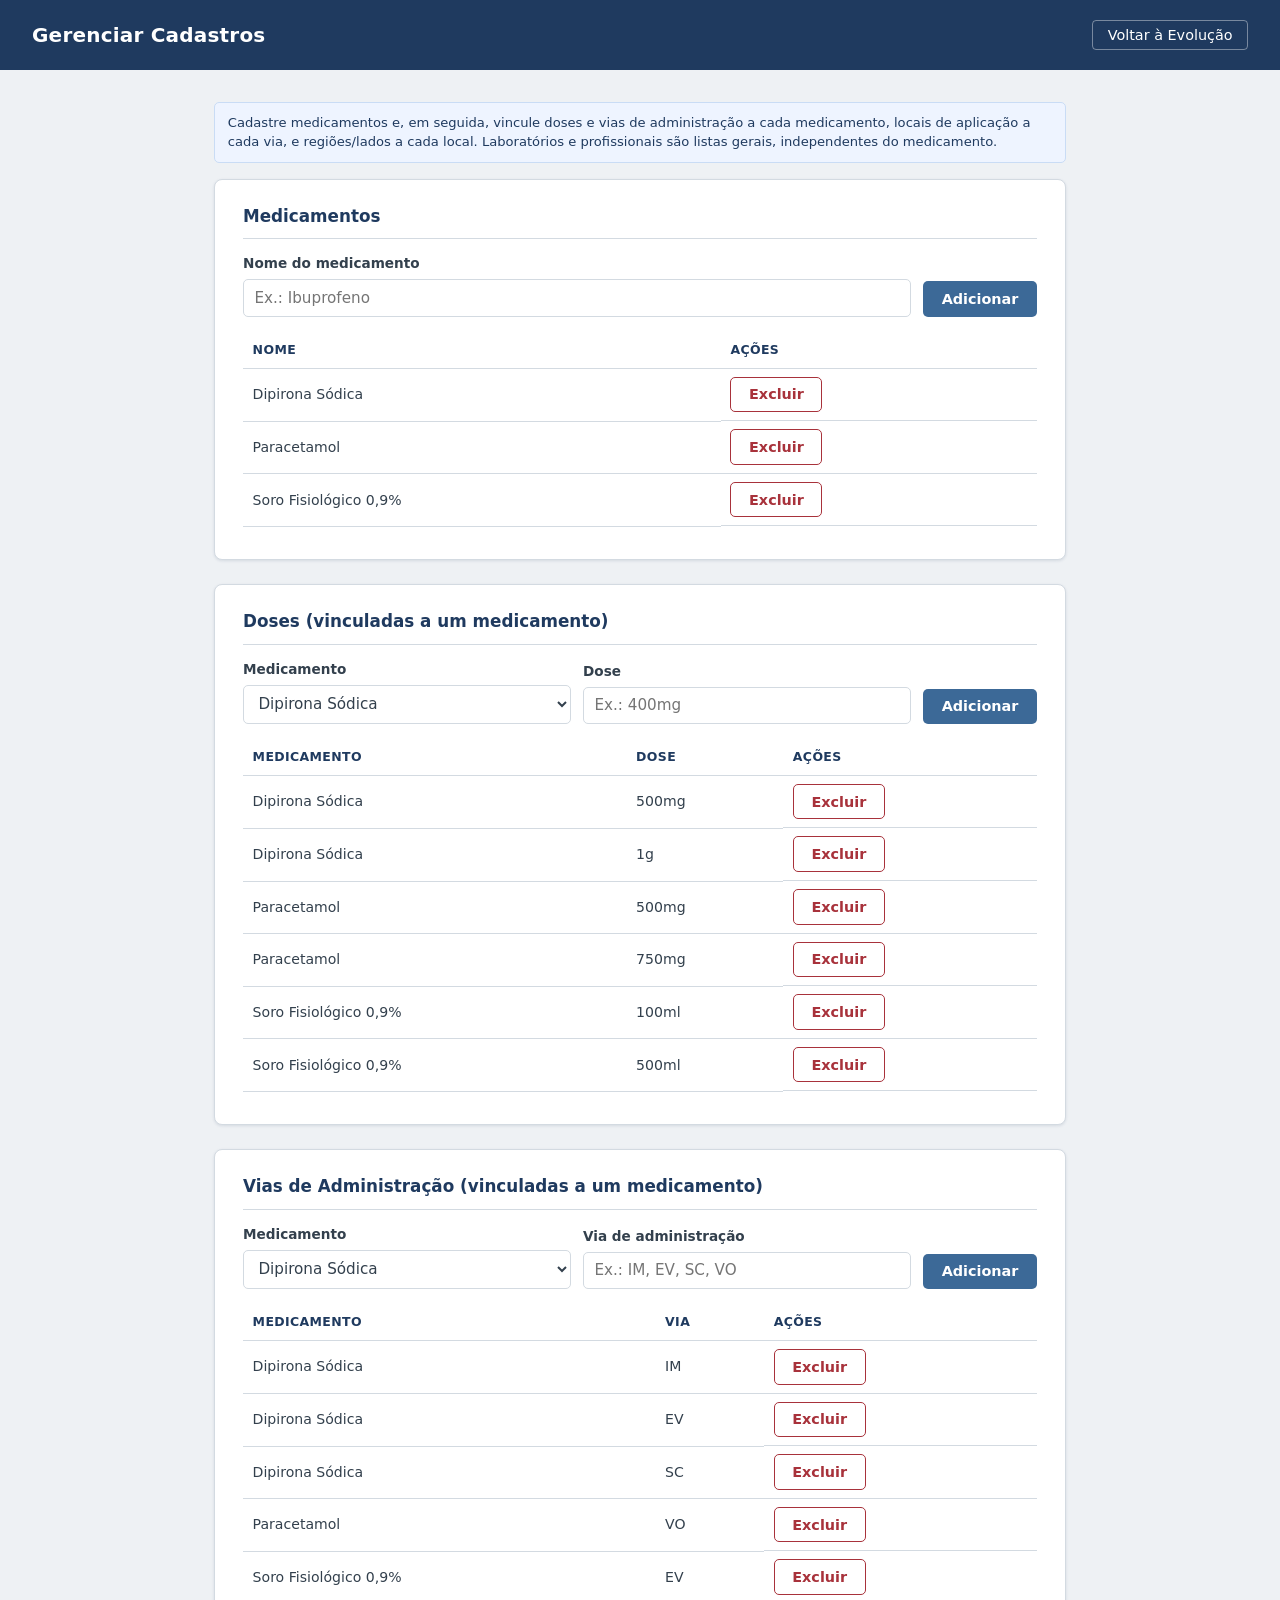
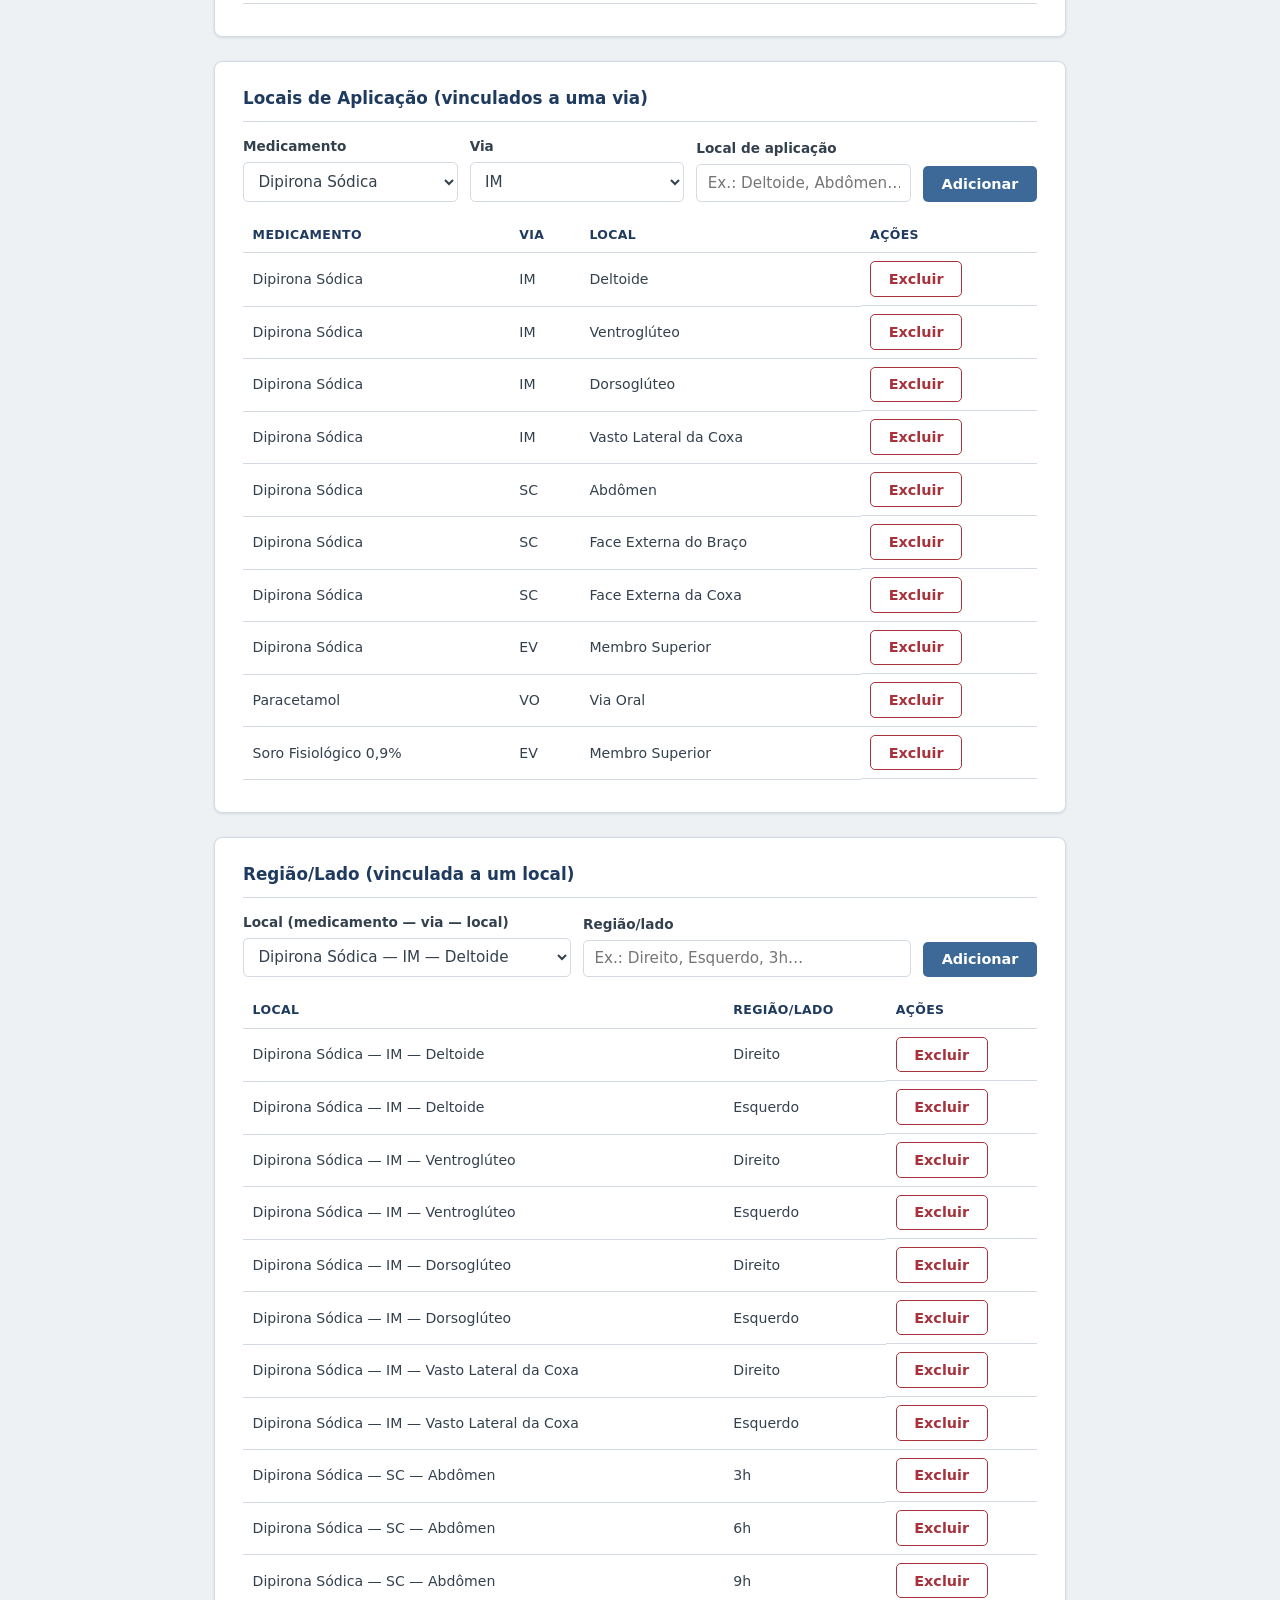
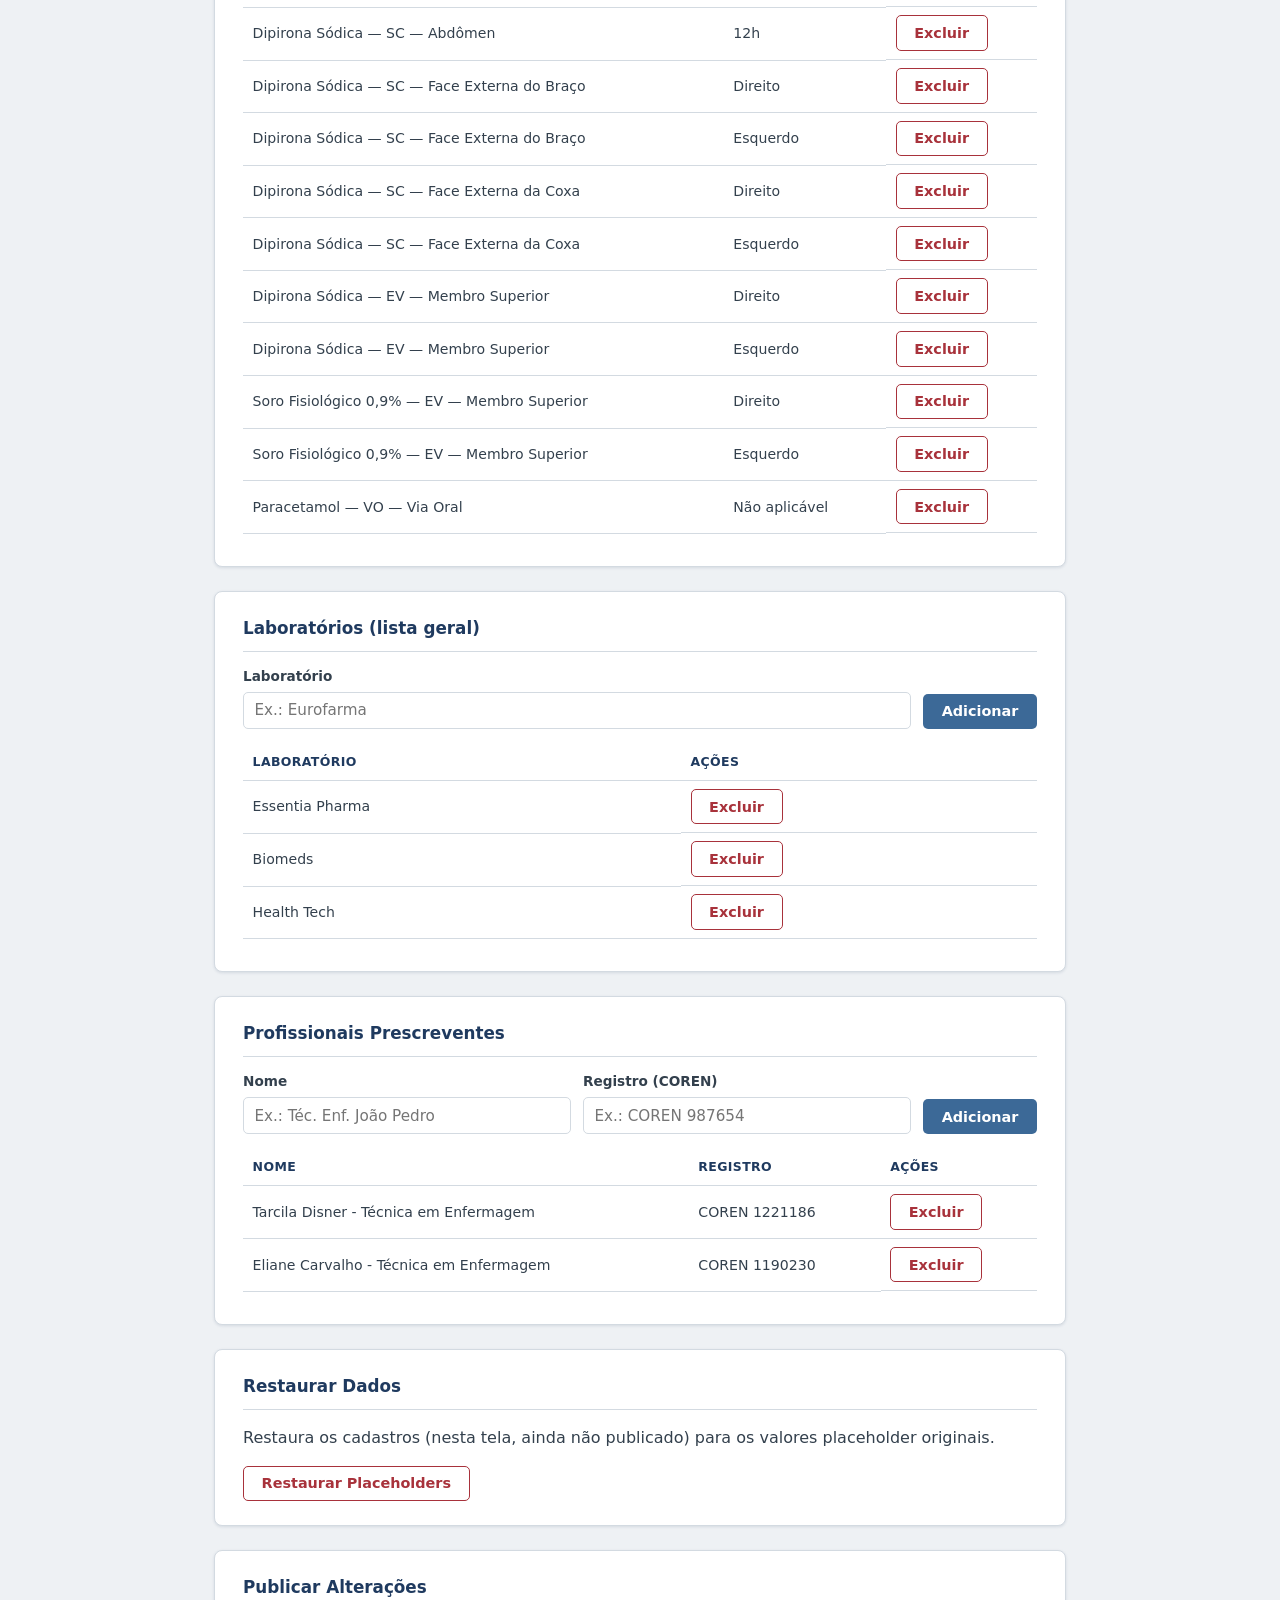
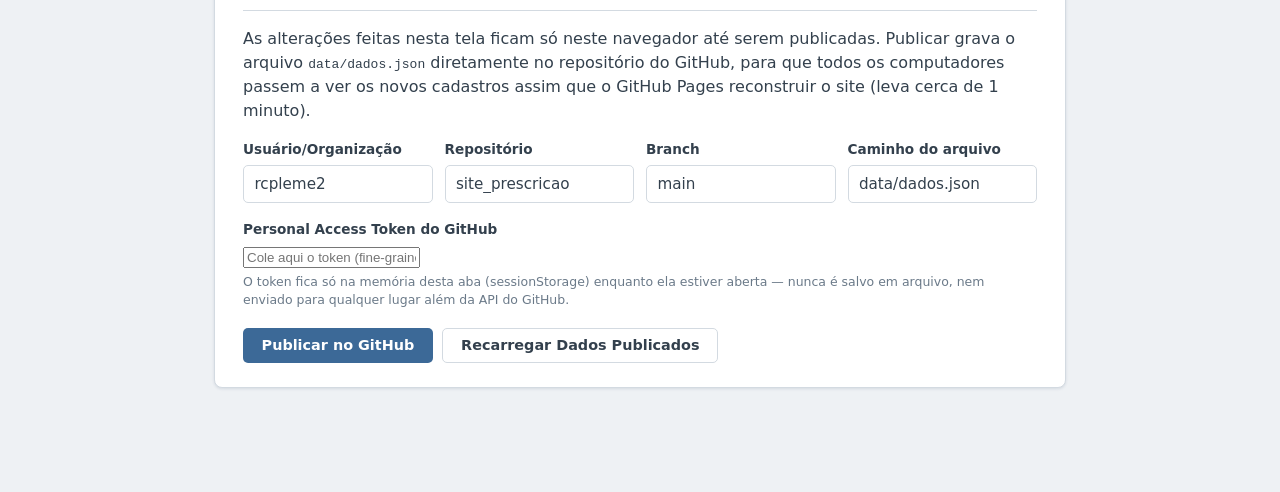
==== admin.html @ 36dbd482 "Compartilha cadastros entre computadores via data/dados.json + GitHub API Move a fonte de verdade do" ====
<!doctype html>
<html lang="pt-BR">
<head>
  <meta charset="UTF-8" />
  <meta name="viewport" content="width=device-width, initial-scale=1.0" />
  <title>Gerenciar Cadastros — Sistema de Evolução</title>
  <link rel="stylesheet" href="css/style.css" />
</head>
<body>
  <header class="topo">
    <h1>Gerenciar Cadastros</h1>
    <nav><a href="index.html">Voltar à Evolução</a></nav>
  </header>

  <main>
    <div class="aviso" id="avisoCarregamento">Carregando dados…</div>
    <div class="aviso" id="avisoInstrucao" style="display:none;">
      Cadastre medicamentos e, em seguida, vincule doses e vias de administração a cada medicamento, locais de
      aplicação a cada via, e regiões/lados a cada local. Laboratórios e profissionais são listas gerais,
      independentes do medicamento.
    </div>

    <section class="card">
      <h2>Medicamentos</h2>
      <div class="linha-form">
        <div class="campo">
          <label for="novoMedicamentoNome">Nome do medicamento</label>
          <input type="text" id="novoMedicamentoNome" placeholder="Ex.: Ibuprofeno" />
        </div>
        <button type="button" class="primario" id="btnAddMedicamento">Adicionar</button>
      </div>
      <table class="tabela-admin">
        <thead><tr><th>Nome</th><th>Ações</th></tr></thead>
        <tbody id="tabelaMedicamentos"></tbody>
      </table>
    </section>

    <section class="card">
      <h2>Doses (vinculadas a um medicamento)</h2>
      <div class="linha-form">
        <div class="campo">
          <label for="doseMedicamento">Medicamento</label>
          <select id="doseMedicamento"></select>
        </div>
        <div class="campo">
          <label for="novaDoseValor">Dose</label>
          <input type="text" id="novaDoseValor" placeholder="Ex.: 400mg" />
        </div>
        <button type="button" class="primario" id="btnAddDose">Adicionar</button>
      </div>
      <table class="tabela-admin">
        <thead><tr><th>Medicamento</th><th>Dose</th><th>Ações</th></tr></thead>
        <tbody id="tabelaDoses"></tbody>
      </table>
    </section>

    <section class="card">
      <h2>Vias de Administração (vinculadas a um medicamento)</h2>
      <div class="linha-form">
        <div class="campo">
          <label for="viaMedicamento">Medicamento</label>
          <select id="viaMedicamento"></select>
        </div>
        <div class="campo">
          <label for="novaViaNome">Via de administração</label>
          <input type="text" id="novaViaNome" placeholder="Ex.: IM, EV, SC, VO" />
        </div>
        <button type="button" class="primario" id="btnAddVia">Adicionar</button>
      </div>
      <table class="tabela-admin">
        <thead><tr><th>Medicamento</th><th>Via</th><th>Ações</th></tr></thead>
        <tbody id="tabelaVias"></tbody>
      </table>
    </section>

    <section class="card">
      <h2>Locais de Aplicação (vinculados a uma via)</h2>
      <div class="linha-form">
        <div class="campo">
          <label for="localMedicamento">Medicamento</label>
          <select id="localMedicamento"></select>
        </div>
        <div class="campo">
          <label for="localVia">Via</label>
          <select id="localVia"></select>
        </div>
        <div class="campo">
          <label for="novoLocalNome">Local de aplicação</label>
          <input type="text" id="novoLocalNome" placeholder="Ex.: Deltoide, Abdômen…" />
        </div>
        <button type="button" class="primario" id="btnAddLocal">Adicionar</button>
      </div>
      <table class="tabela-admin">
        <thead><tr><th>Medicamento</th><th>Via</th><th>Local</th><th>Ações</th></tr></thead>
        <tbody id="tabelaLocais"></tbody>
      </table>
    </section>

    <section class="card">
      <h2>Região/Lado (vinculada a um local)</h2>
      <div class="linha-form">
        <div class="campo">
          <label for="regiaoLocal">Local (medicamento — via — local)</label>
          <select id="regiaoLocal"></select>
        </div>
        <div class="campo">
          <label for="novaRegiaoNome">Região/lado</label>
          <input type="text" id="novaRegiaoNome" placeholder="Ex.: Direito, Esquerdo, 3h…" />
        </div>
        <button type="button" class="primario" id="btnAddRegiao">Adicionar</button>
      </div>
      <table class="tabela-admin">
        <thead><tr><th>Local</th><th>Região/Lado</th><th>Ações</th></tr></thead>
        <tbody id="tabelaRegioes"></tbody>
      </table>
    </section>

    <section class="card">
      <h2>Laboratórios (lista geral)</h2>
      <div class="linha-form">
        <div class="campo">
          <label for="novoLaboratorioNome">Laboratório</label>
          <input type="text" id="novoLaboratorioNome" placeholder="Ex.: Eurofarma" />
        </div>
        <button type="button" class="primario" id="btnAddLaboratorio">Adicionar</button>
      </div>
      <table class="tabela-admin">
        <thead><tr><th>Laboratório</th><th>Ações</th></tr></thead>
        <tbody id="tabelaLaboratorios"></tbody>
      </table>
    </section>

    <section class="card">
      <h2>Profissionais Prescreventes</h2>
      <div class="linha-form">
        <div class="campo">
          <label for="novoProfissionalNome">Nome</label>
          <input type="text" id="novoProfissionalNome" placeholder="Ex.: Téc. Enf. João Pedro" />
        </div>
        <div class="campo">
          <label for="novoProfissionalRegistro">Registro (COREN)</label>
          <input type="text" id="novoProfissionalRegistro" placeholder="Ex.: COREN 987654" />
        </div>
        <button type="button" class="primario" id="btnAddProfissional">Adicionar</button>
      </div>
      <table class="tabela-admin">
        <thead><tr><th>Nome</th><th>Registro</th><th>Ações</th></tr></thead>
        <tbody id="tabelaProfissionais"></tbody>
      </table>
    </section>

    <section class="card">
      <h2>Restaurar Dados</h2>
      <p class="ajuda">Restaura os cadastros (nesta tela, ainda não publicado) para os valores placeholder originais.</p>
      <div class="botoes">
        <button type="button" class="perigo" id="btnResetar">Restaurar Placeholders</button>
      </div>
    </section>

    <section class="card">
      <h2>Publicar Alterações</h2>
      <p class="ajuda">
        As alterações feitas nesta tela ficam só neste navegador até serem publicadas. Publicar grava o arquivo
        <code>data/dados.json</code> diretamente no repositório do GitHub, para que todos os computadores passem
        a ver os novos cadastros assim que o GitHub Pages reconstruir o site (leva cerca de 1 minuto).
      </p>
      <div class="linha-form">
        <div class="campo">
          <label for="pubOwner">Usuário/Organização</label>
          <input type="text" id="pubOwner" value="rcpleme2" />
        </div>
        <div class="campo">
          <label for="pubRepo">Repositório</label>
          <input type="text" id="pubRepo" value="site_prescricao" />
        </div>
        <div class="campo">
          <label for="pubBranch">Branch</label>
          <input type="text" id="pubBranch" value="main" />
        </div>
        <div class="campo">
          <label for="pubPath">Caminho do arquivo</label>
          <input type="text" id="pubPath" value="data/dados.json" />
        </div>
      </div>
      <div class="campo">
        <label for="pubToken">Personal Access Token do GitHub</label>
        <input type="password" id="pubToken" placeholder="Cole aqui o token (fine-grained, permissão Contents: Read and write)" />
        <p class="ajuda">
          O token fica só na memória desta aba (sessionStorage) enquanto ela estiver aberta — nunca é salvo em
          arquivo, nem enviado para qualquer lugar além da API do GitHub.
        </p>
      </div>
      <div class="botoes">
        <button type="button" class="primario" id="btnPublicar">Publicar no GitHub</button>
        <button type="button" class="secundario" id="btnRecarregarPublicado">Recarregar Dados Publicados</button>
      </div>
      <div class="aviso" id="statusPublicacao" style="display:none;"></div>
    </section>
  </main>

  <script src="js/data.js"></script>
  <script src="js/admin.js"></script>
</body>
</html>
---- css/style.css ----
:root {
  --azul-escuro: #1f3a5f;
  --azul-medio: #3c6997;
  --cinza-texto: #33404d;
  --cinza-claro: #eef1f4;
  --cinza-borda: #d3dae1;
  --branco: #ffffff;
  --sombra: 0 1px 3px rgba(31, 58, 95, 0.12);
  --sucesso: #2e7d5b;
  --perigo: #a8323b;
}

* {
  box-sizing: border-box;
}

body {
  margin: 0;
  font-family: system-ui, -apple-system, "Segoe UI", Roboto, sans-serif;
  background: var(--cinza-claro);
  color: var(--cinza-texto);
  line-height: 1.5;
}

header.topo {
  background: var(--azul-escuro);
  color: var(--branco);
  padding: 1.25rem 2rem;
  display: flex;
  align-items: center;
  justify-content: space-between;
}

header.topo h1 {
  margin: 0;
  font-size: 1.25rem;
  font-weight: 600;
  letter-spacing: 0.01em;
}

header.topo nav a {
  color: var(--branco);
  text-decoration: none;
  font-size: 0.9rem;
  border: 1px solid rgba(255, 255, 255, 0.4);
  padding: 0.4rem 0.9rem;
  border-radius: 4px;
}

header.topo nav a:hover {
  background: rgba(255, 255, 255, 0.1);
}

main {
  max-width: 900px;
  margin: 2rem auto;
  padding: 0 1.5rem 3rem;
}

.card {
  background: var(--branco);
  border: 1px solid var(--cinza-borda);
  border-radius: 8px;
  box-shadow: var(--sombra);
  padding: 1.5rem 1.75rem;
  margin-bottom: 1.5rem;
}

.card h2 {
  margin-top: 0;
  font-size: 1.05rem;
  color: var(--azul-escuro);
  border-bottom: 1px solid var(--cinza-borda);
  padding-bottom: 0.6rem;
}

.campo {
  margin-bottom: 1.1rem;
}

.campo label {
  display: block;
  font-size: 0.85rem;
  font-weight: 600;
  margin-bottom: 0.35rem;
  color: var(--cinza-texto);
}

.campo .ajuda {
  font-size: 0.78rem;
  color: #6b7a89;
  margin-top: 0.25rem;
}

select,
input[type="text"],
textarea {
  width: 100%;
  padding: 0.55rem 0.65rem;
  border: 1px solid var(--cinza-borda);
  border-radius: 5px;
  font-size: 0.95rem;
  font-family: inherit;
  background: var(--branco);
  color: var(--cinza-texto);
}

select:disabled {
  background: var(--cinza-claro);
  color: #9aa7b3;
  opacity: 0.75;
  cursor: not-allowed;
}

select:focus,
input:focus,
textarea:focus {
  outline: 2px solid var(--azul-medio);
  outline-offset: 1px;
}

.botoes {
  display: flex;
  gap: 0.6rem;
  flex-wrap: wrap;
  margin-top: 1rem;
}

button {
  font-family: inherit;
  font-size: 0.9rem;
  padding: 0.55rem 1.1rem;
  border-radius: 5px;
  border: 1px solid transparent;
  cursor: pointer;
  font-weight: 600;
}

button.primario {
  background: var(--azul-medio);
  color: var(--branco);
}

button.primario:hover {
  background: var(--azul-escuro);
}

button.secundario {
  background: var(--branco);
  border-color: var(--cinza-borda);
  color: var(--cinza-texto);
}

button.secundario:hover {
  background: var(--cinza-claro);
}

button.perigo {
  background: var(--branco);
  border-color: var(--perigo);
  color: var(--perigo);
}

button.perigo:hover {
  background: #fbecec;
}

button:disabled {
  opacity: 0.5;
  cursor: not-allowed;
}

ul.itens-prescricao {
  list-style: none;
  margin: 0 0 1rem;
  padding: 0;
}

ul.itens-prescricao li {
  display: flex;
  justify-content: space-between;
  align-items: center;
  padding: 0.6rem 0.75rem;
  border: 1px solid var(--cinza-borda);
  border-radius: 5px;
  margin-bottom: 0.5rem;
  font-size: 0.9rem;
  background: var(--cinza-claro);
}

ul.itens-prescricao li button {
  padding: 0.25rem 0.6rem;
  font-size: 0.78rem;
}

textarea#textoFinal {
  min-height: 220px;
  font-family: "Courier New", monospace;
  font-size: 0.9rem;
  white-space: pre-wrap;
}

table.tabela-admin {
  width: 100%;
  border-collapse: collapse;
  font-size: 0.88rem;
  margin-bottom: 0.5rem;
}

table.tabela-admin th,
table.tabela-admin td {
  text-align: left;
  padding: 0.5rem 0.6rem;
  border-bottom: 1px solid var(--cinza-borda);
}

table.tabela-admin th {
  color: var(--azul-escuro);
  font-size: 0.78rem;
  text-transform: uppercase;
  letter-spacing: 0.03em;
}

table.tabela-admin td.acoes {
  display: flex;
  gap: 0.4rem;
  white-space: nowrap;
}

.linha-form {
  display: flex;
  gap: 0.75rem;
  flex-wrap: wrap;
  align-items: flex-end;
  margin-bottom: 1rem;
}

.linha-form .campo {
  flex: 1;
  min-width: 160px;
  margin-bottom: 0;
}

.aviso {
  font-size: 0.82rem;
  padding: 0.6rem 0.8rem;
  border-radius: 5px;
  background: #eef4ff;
  border: 1px solid #c9dcf5;
  color: var(--azul-escuro);
  margin-bottom: 1rem;
}

.aviso.erro {
  background: #fbecec;
  border-color: #eec4c7;
  color: var(--perigo);
}

.aviso.sucesso {
  background: #eaf6f0;
  border-color: #bfe3d0;
  color: var(--sucesso);
}

.rodape-nota {
  font-size: 0.78rem;
  color: #6b7a89;
  text-align: center;
  margin-top: 2rem;
}
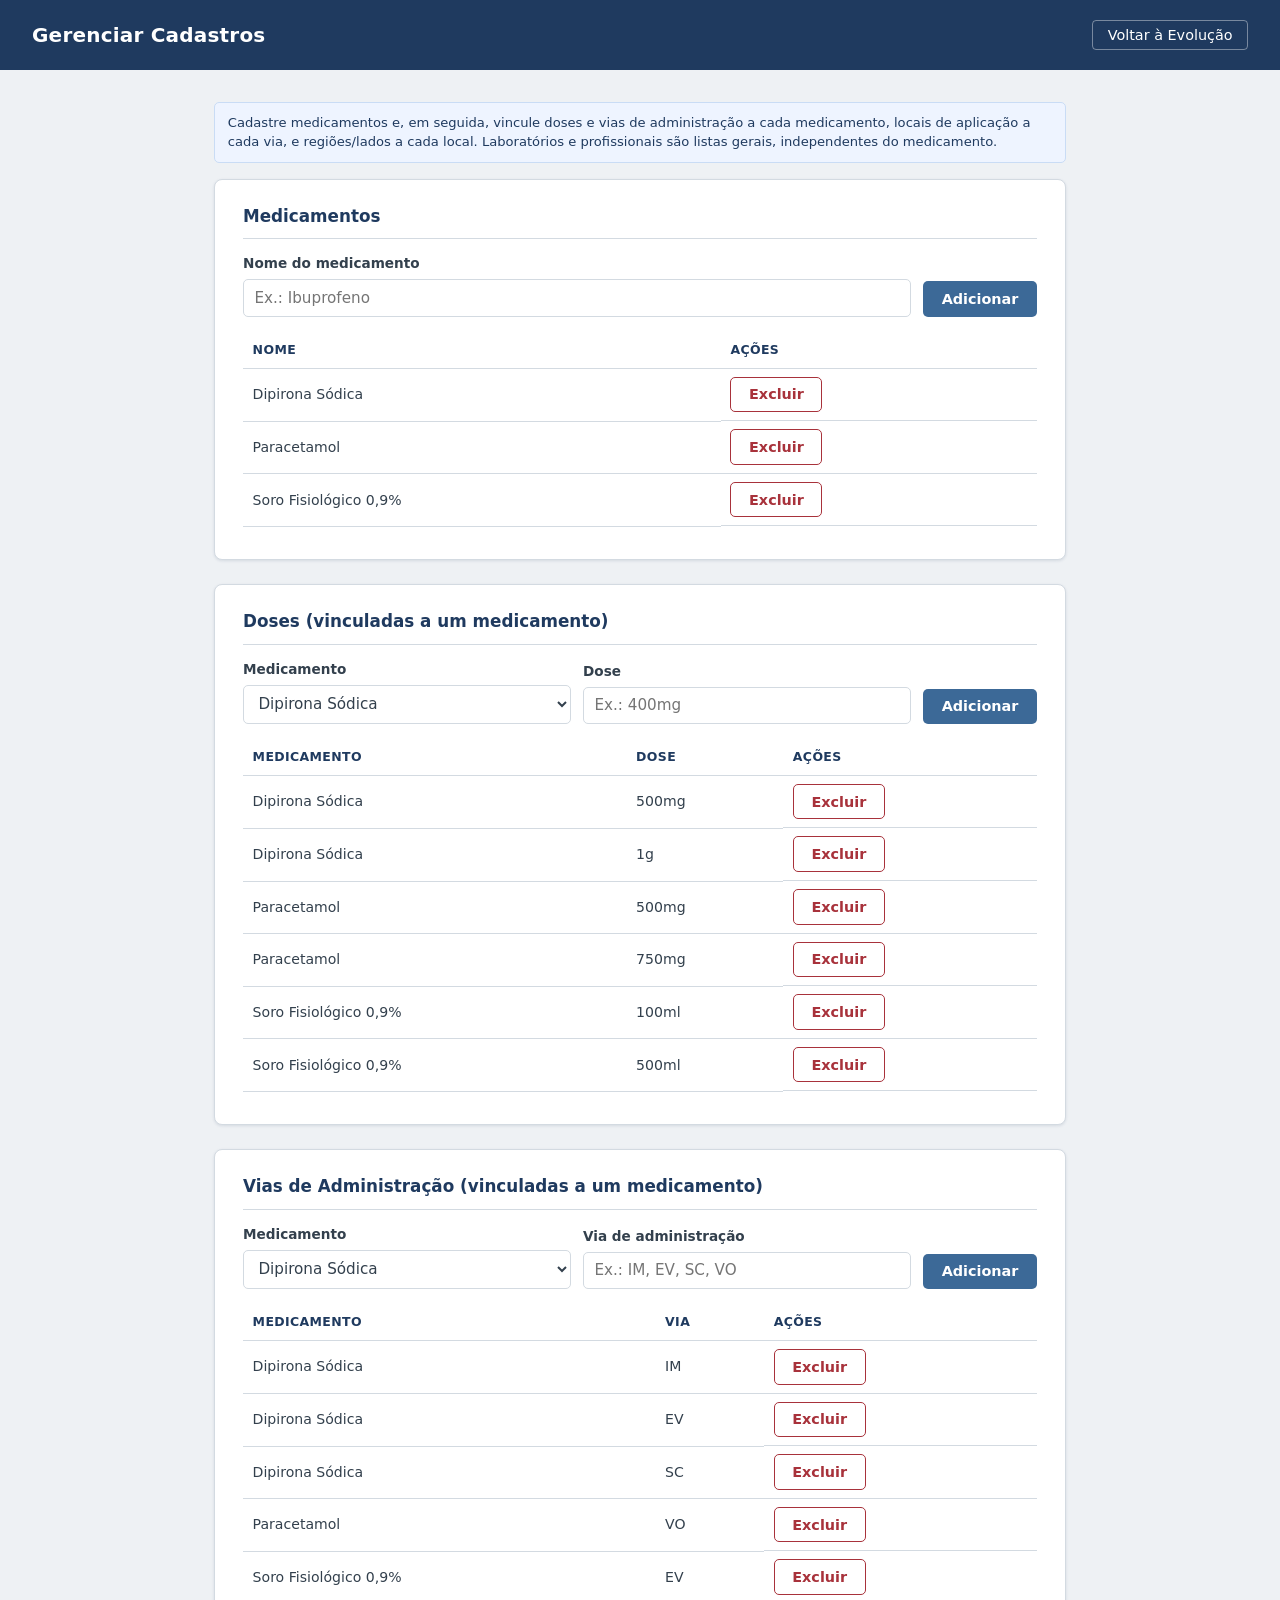
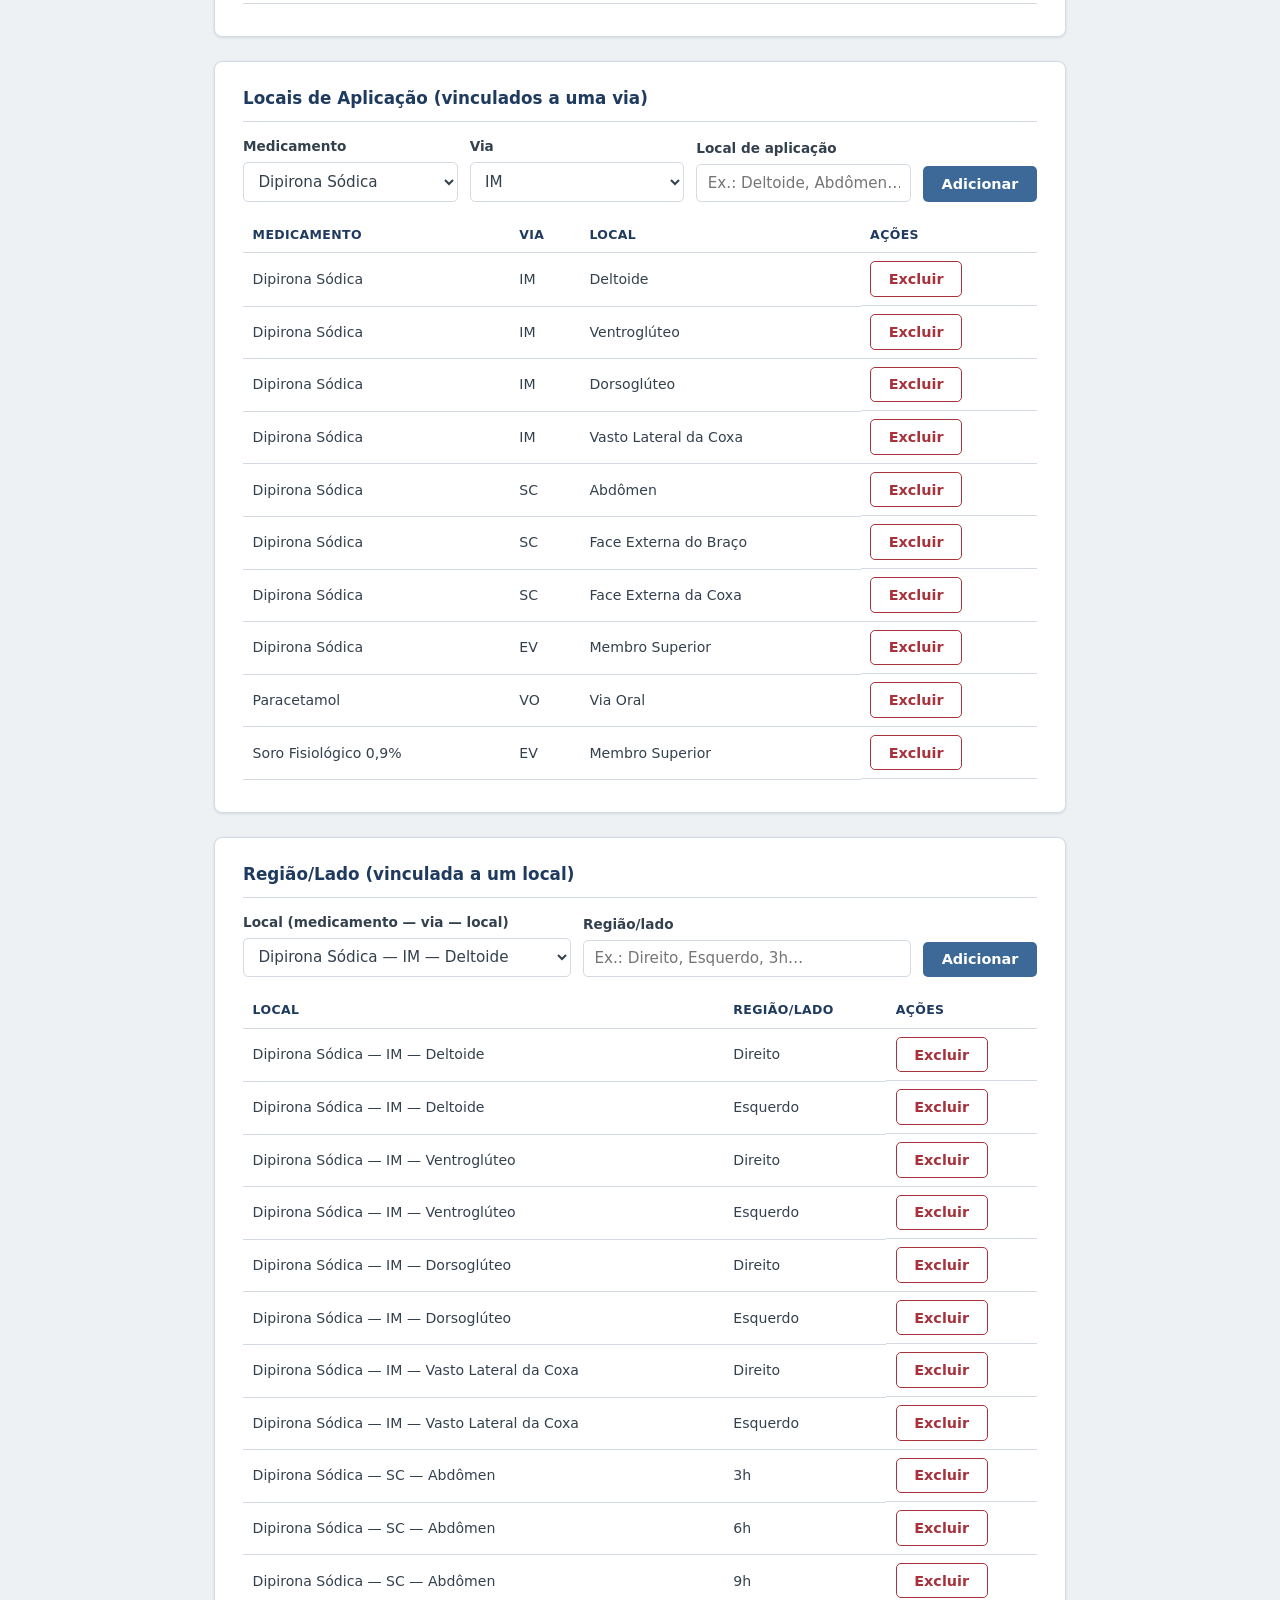
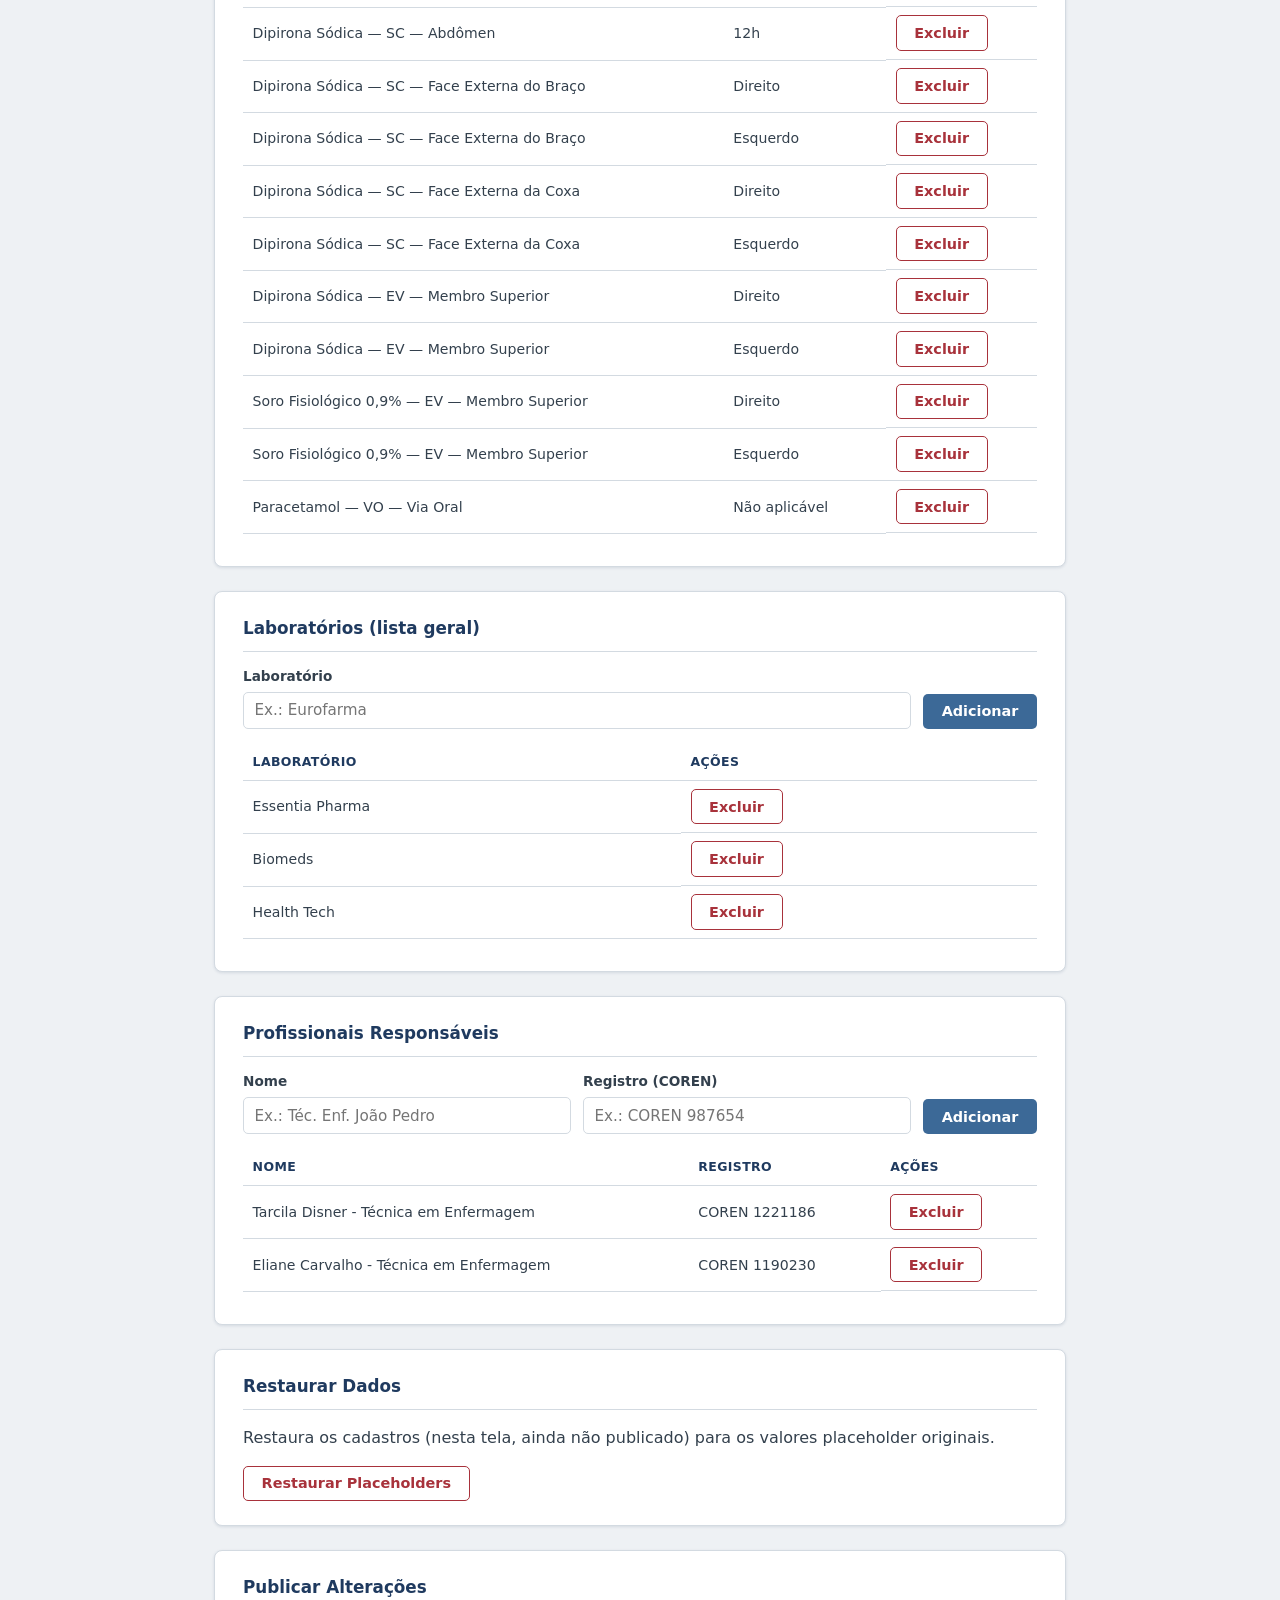
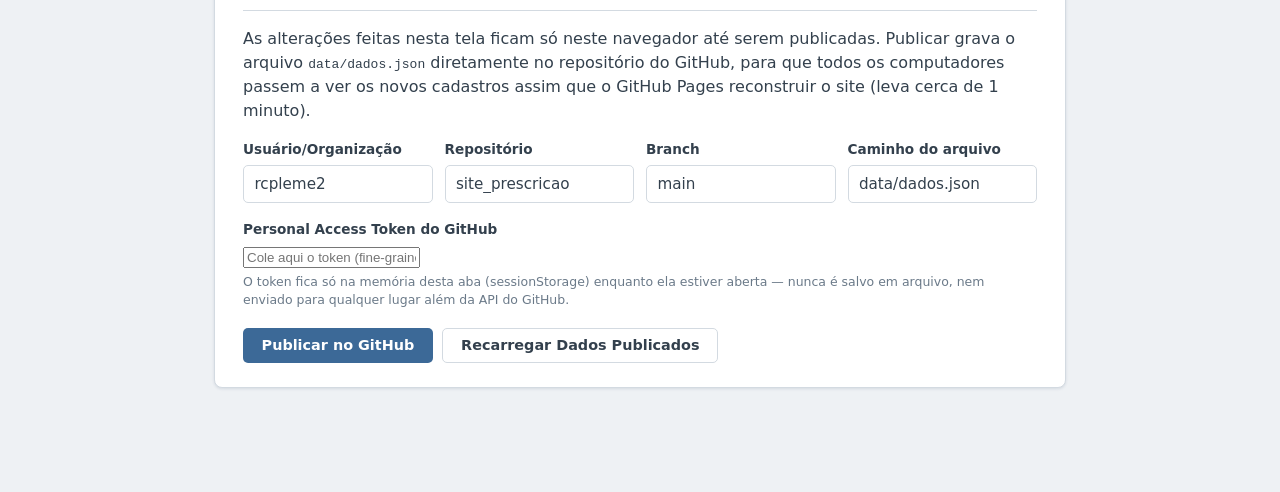
==== commit 93fc6662: "Renomeia identificadores internos de "prescrição" para "evolução" Renomeia js/prescricao.js para js/" ====
--- a/admin.html
+++ b/admin.html
@@ -131,7 +131,7 @@
     </section>
 
     <section class="card">
-      <h2>Profissionais Prescreventes</h2>
+      <h2>Profissionais Responsáveis</h2>
       <div class="linha-form">
         <div class="campo">
           <label for="novoProfissionalNome">Nome</label>
--- a/css/style.css
+++ b/css/style.css
@@ -170,13 +170,13 @@
   cursor: not-allowed;
 }
 
-ul.itens-prescricao {
+ul.itens-evolucao {
   list-style: none;
   margin: 0 0 1rem;
   padding: 0;
 }
 
-ul.itens-prescricao li {
+ul.itens-evolucao li {
   display: flex;
   justify-content: space-between;
   align-items: center;
@@ -188,7 +188,7 @@
   background: var(--cinza-claro);
 }
 
-ul.itens-prescricao li button {
+ul.itens-evolucao li button {
   padding: 0.25rem 0.6rem;
   font-size: 0.78rem;
 }
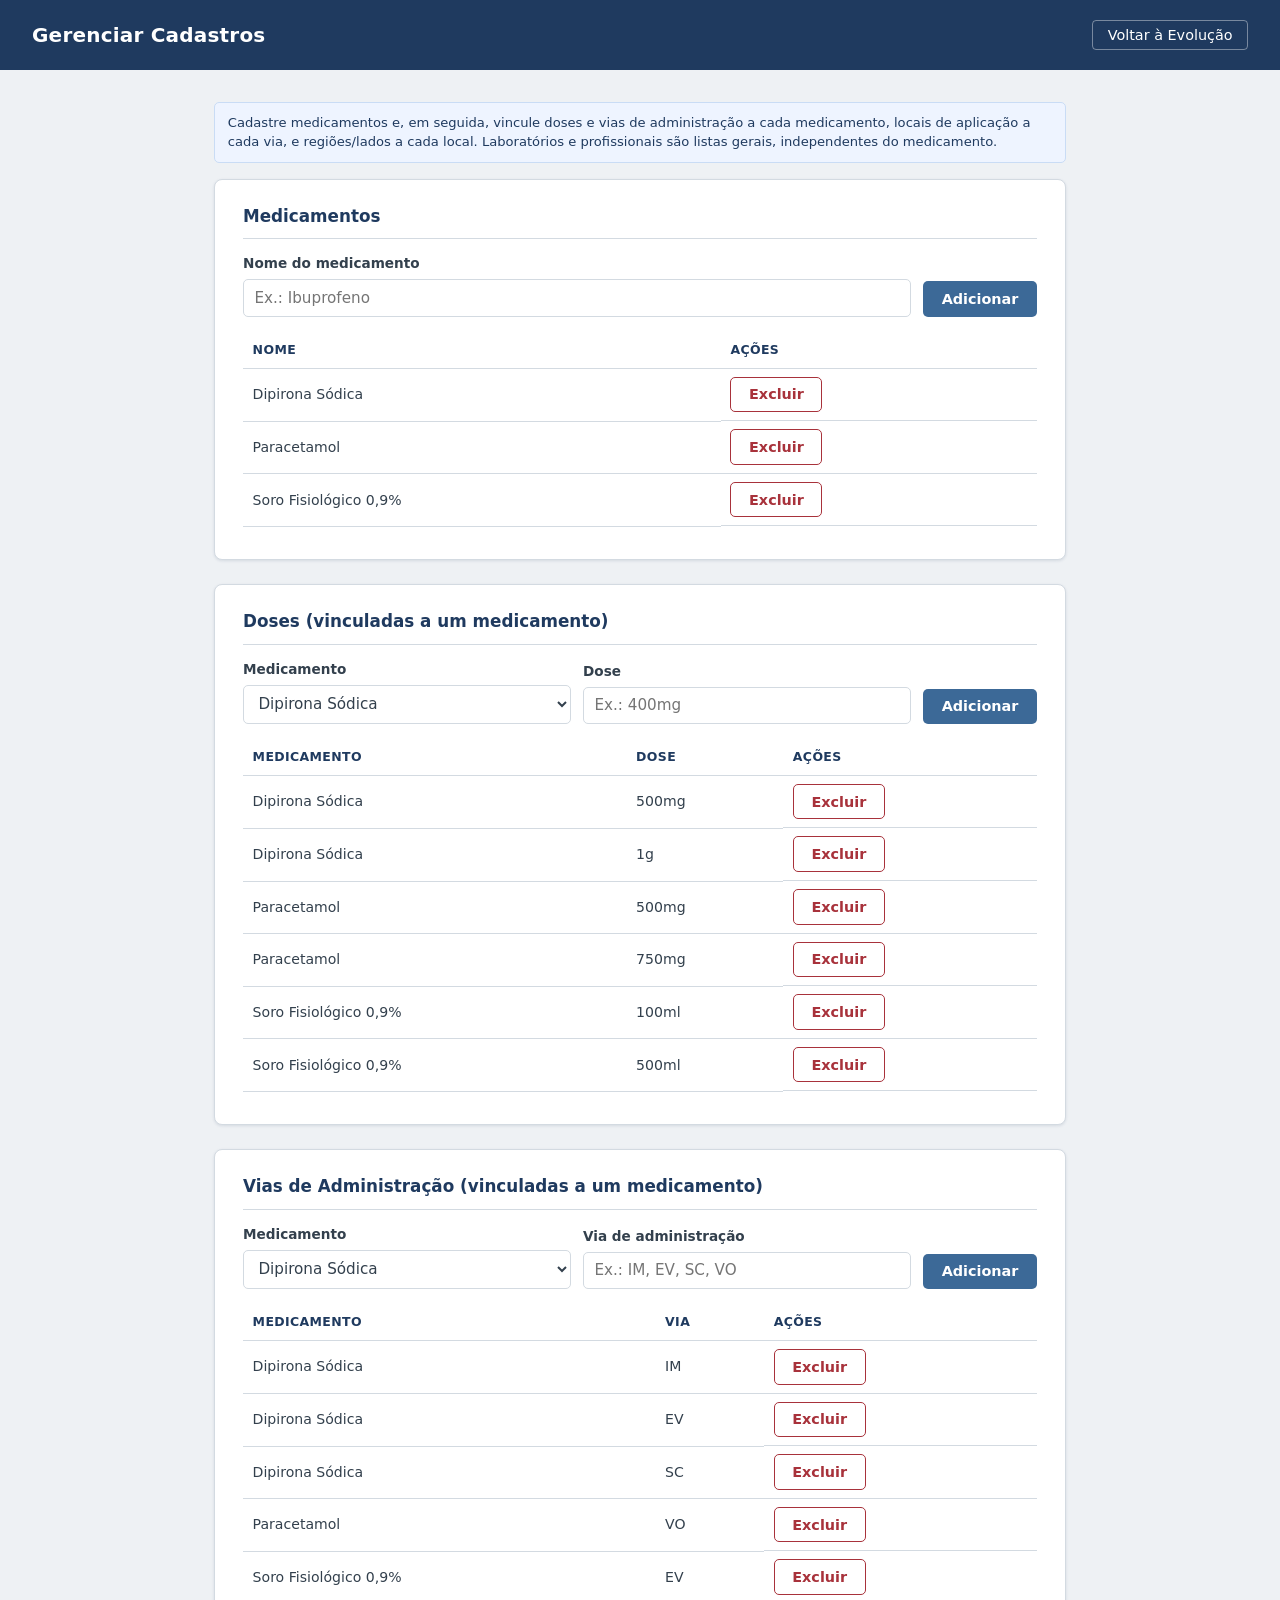
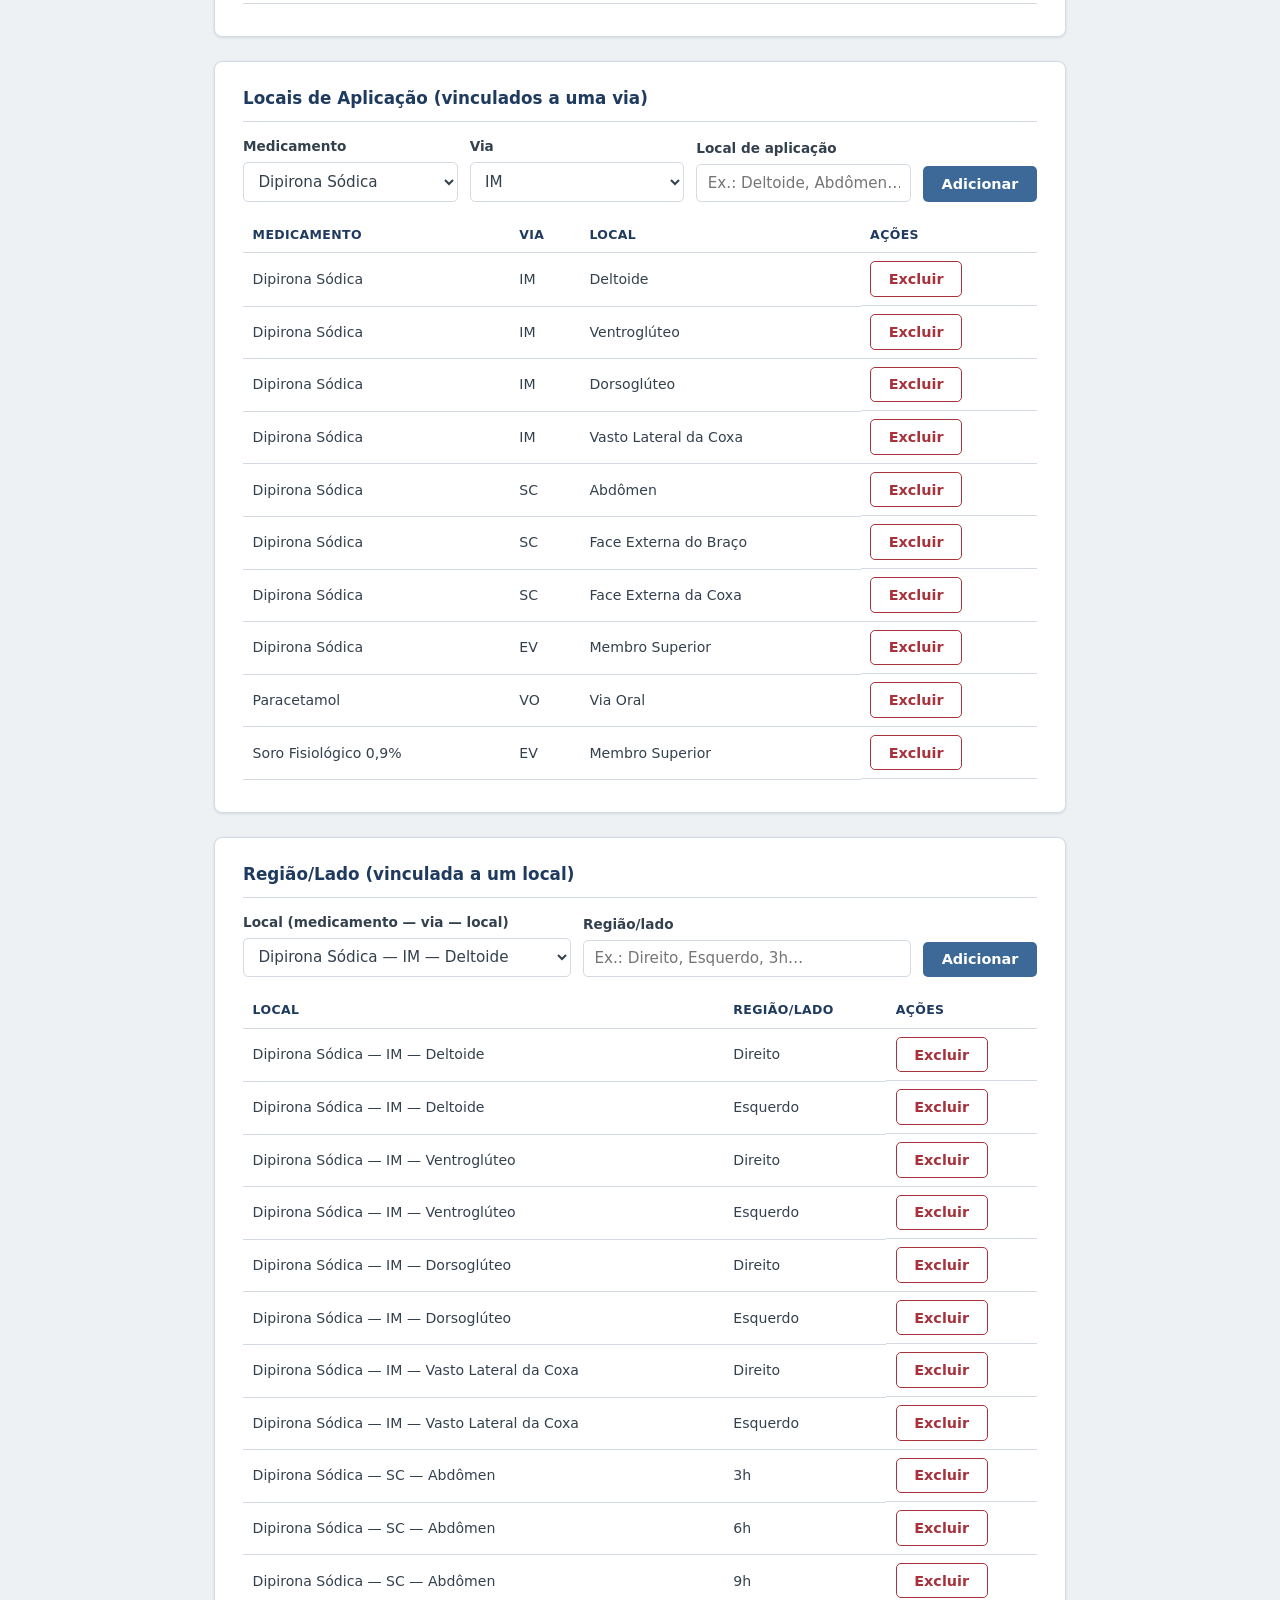
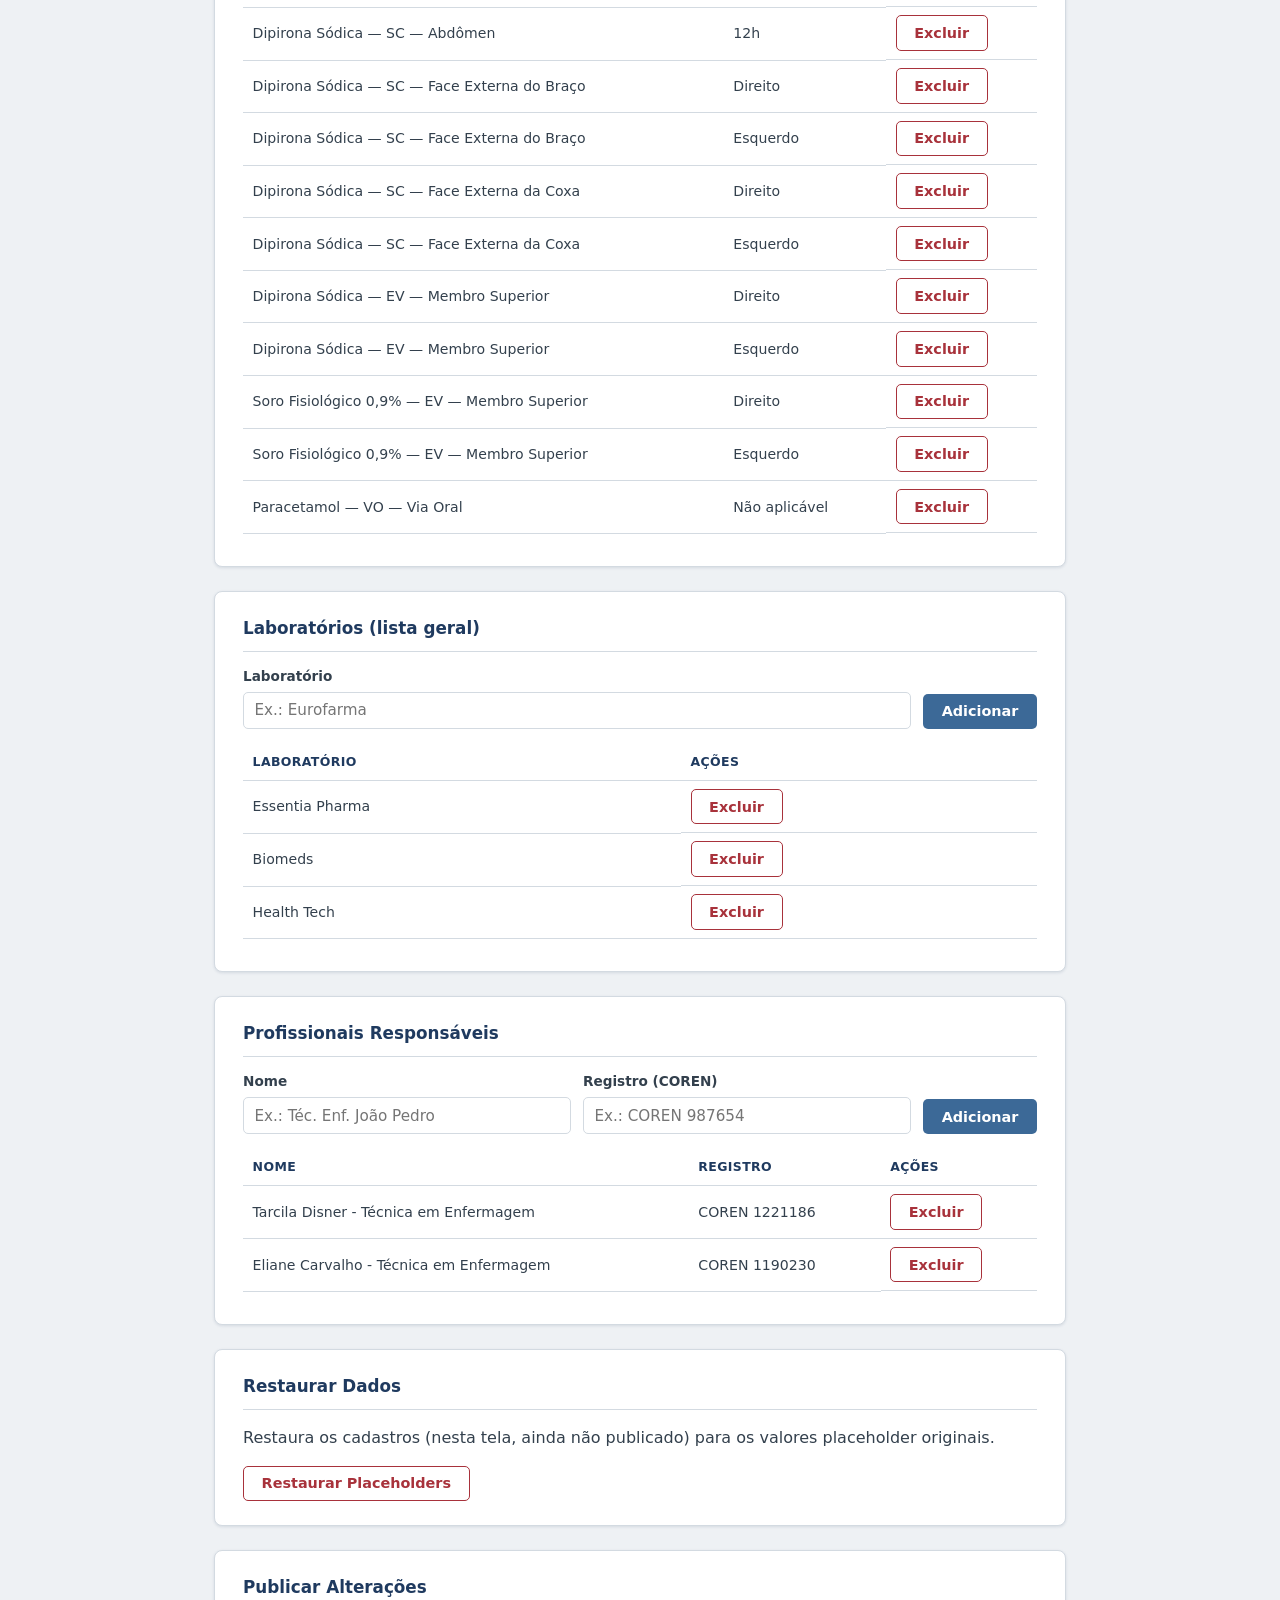
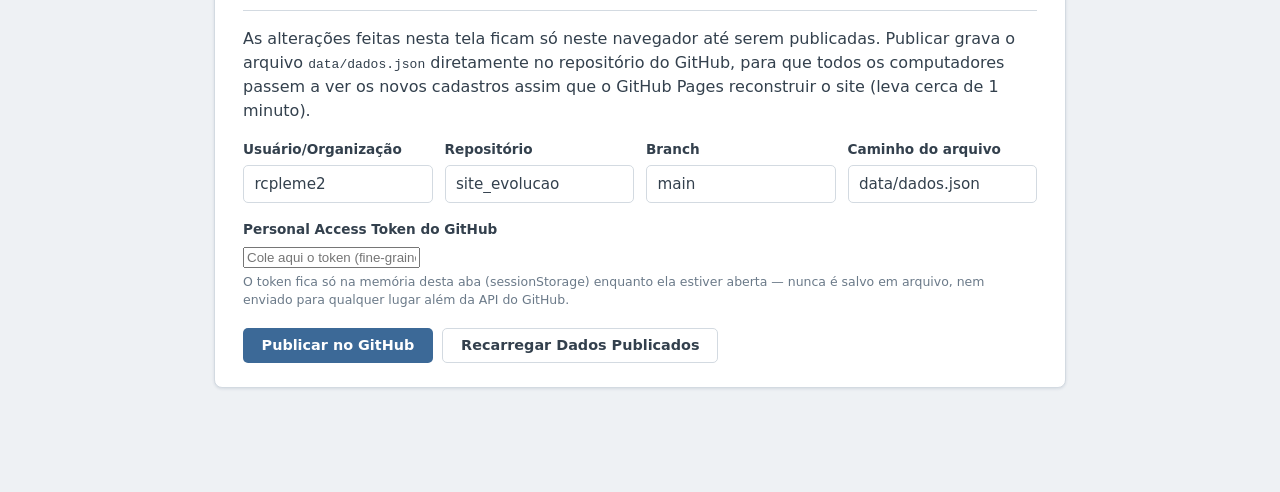
==== commit eddc31f7: "Atualiza repositório padrão no painel admin para site_evolucao O repositório GitHub foi renomeado de" ====
--- a/admin.html
+++ b/admin.html
@@ -171,7 +171,7 @@
         </div>
         <div class="campo">
           <label for="pubRepo">Repositório</label>
-          <input type="text" id="pubRepo" value="site_prescricao" />
+          <input type="text" id="pubRepo" value="site_evolucao" />
         </div>
         <div class="campo">
           <label for="pubBranch">Branch</label>
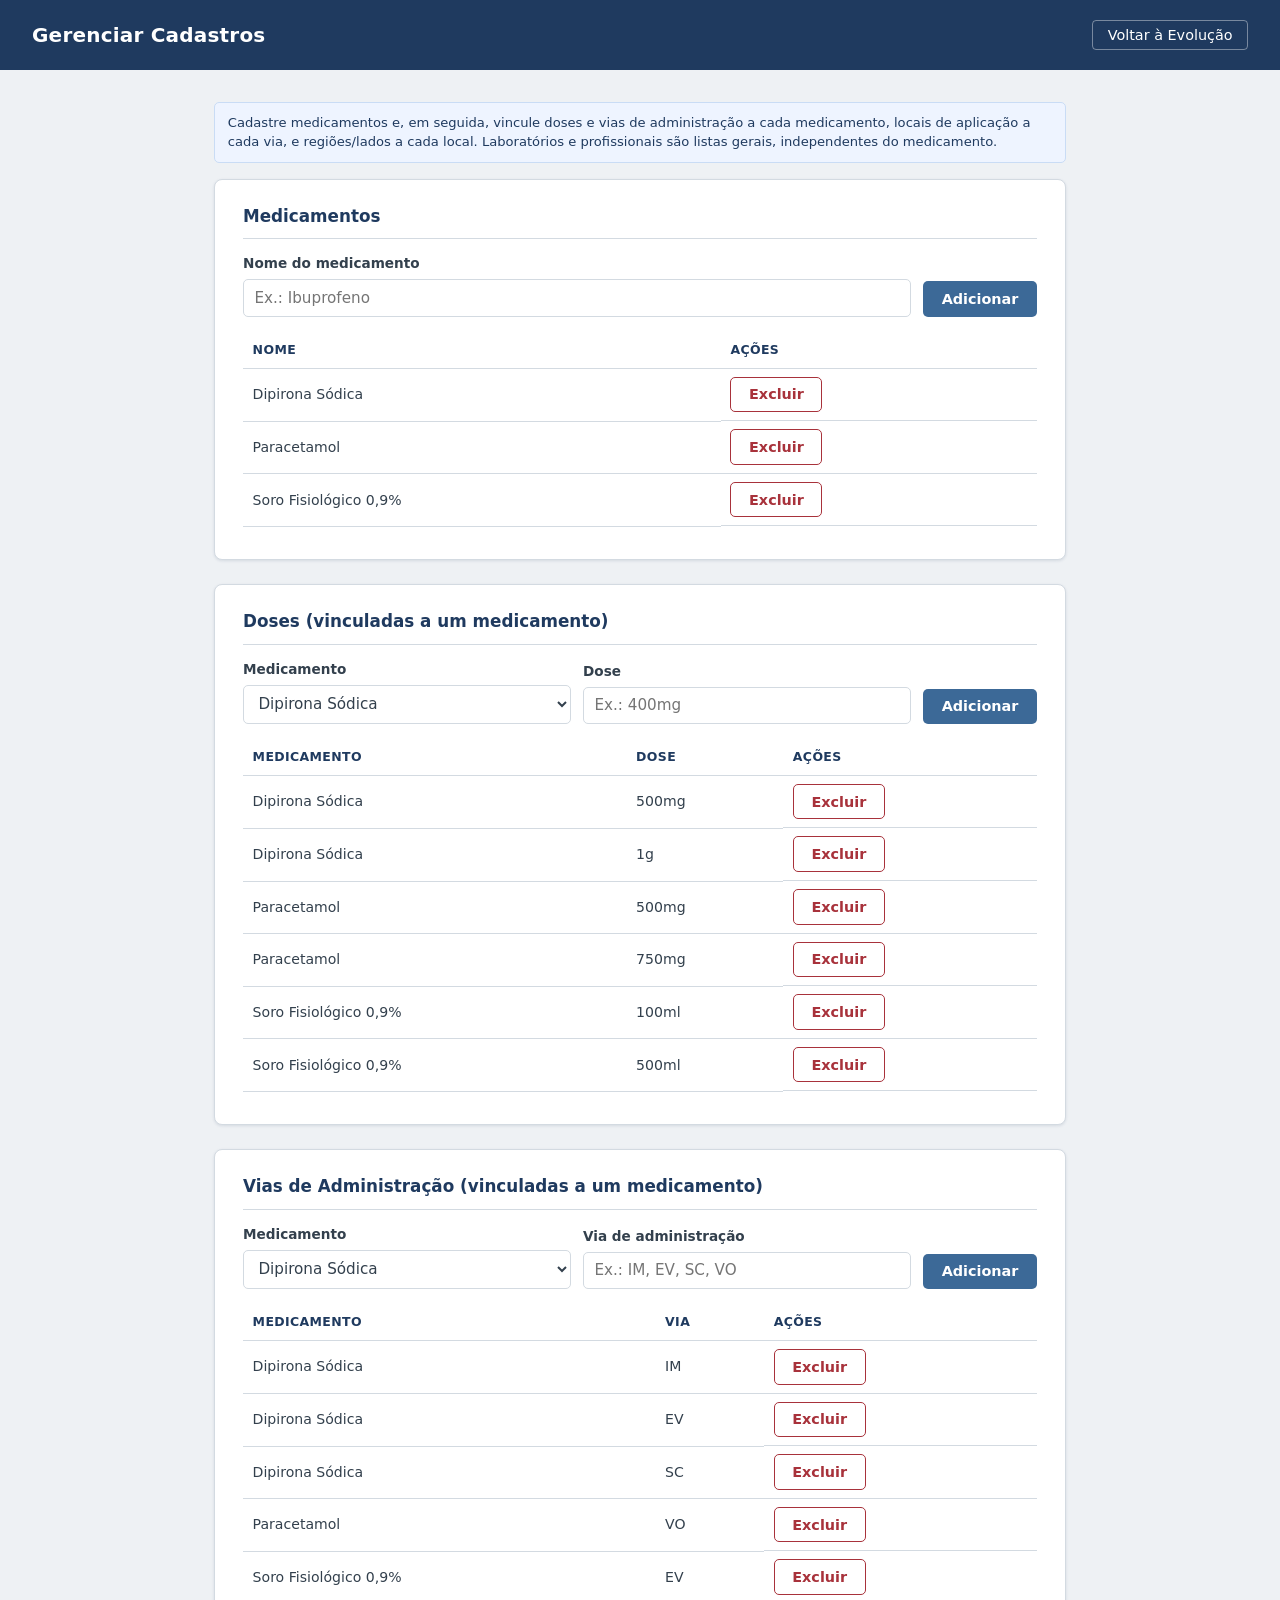
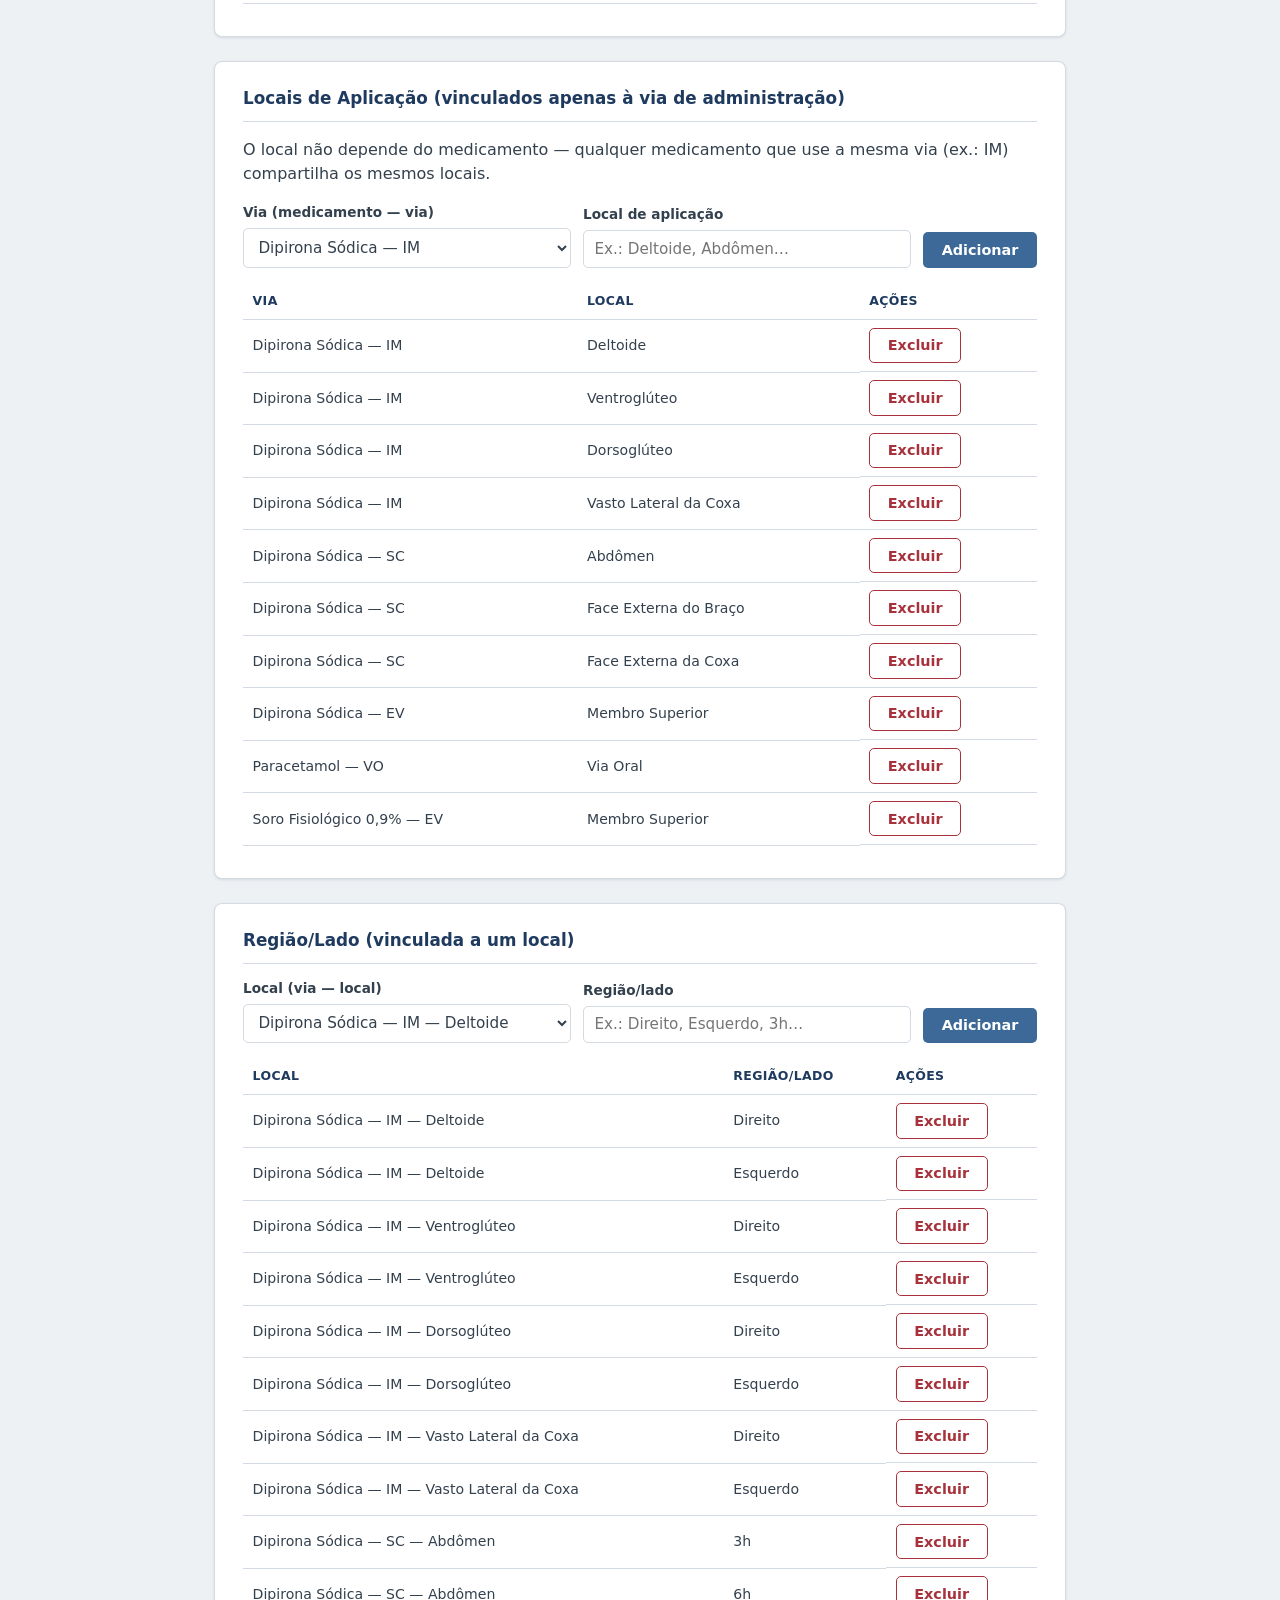
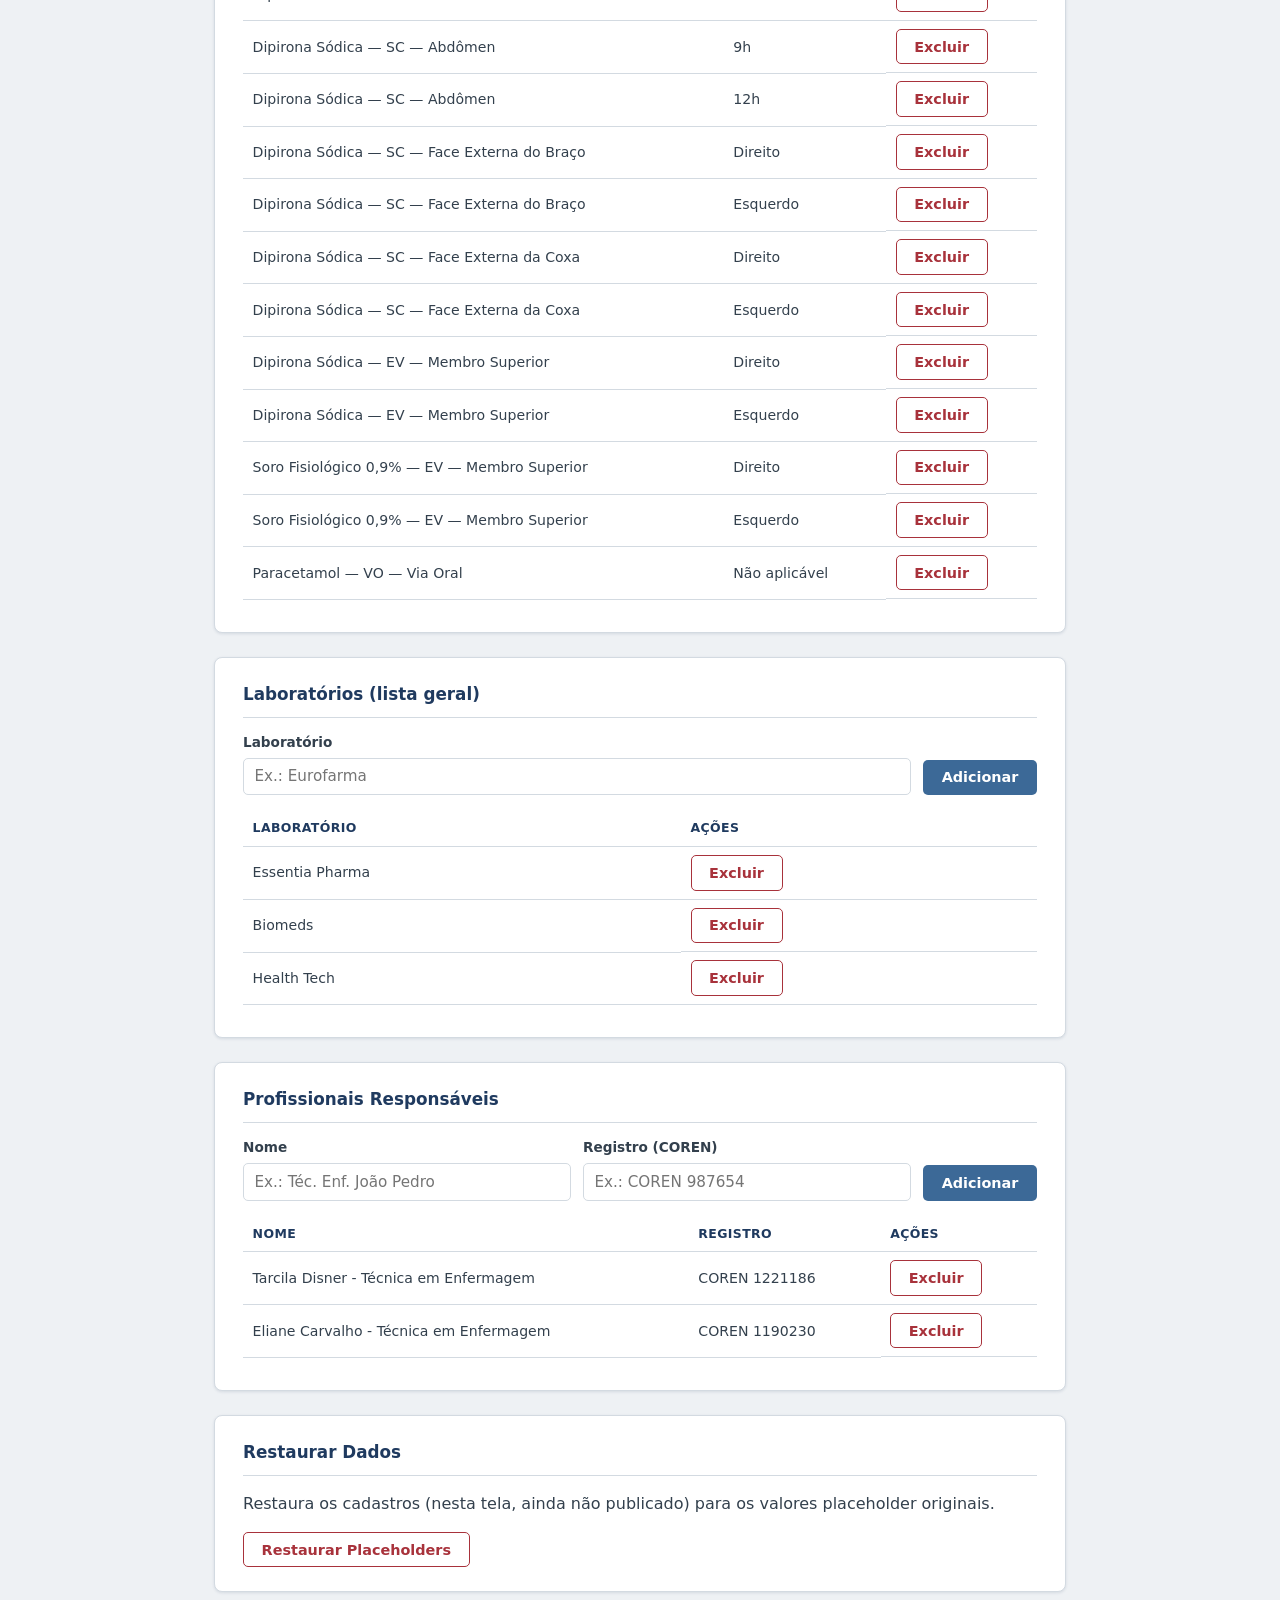
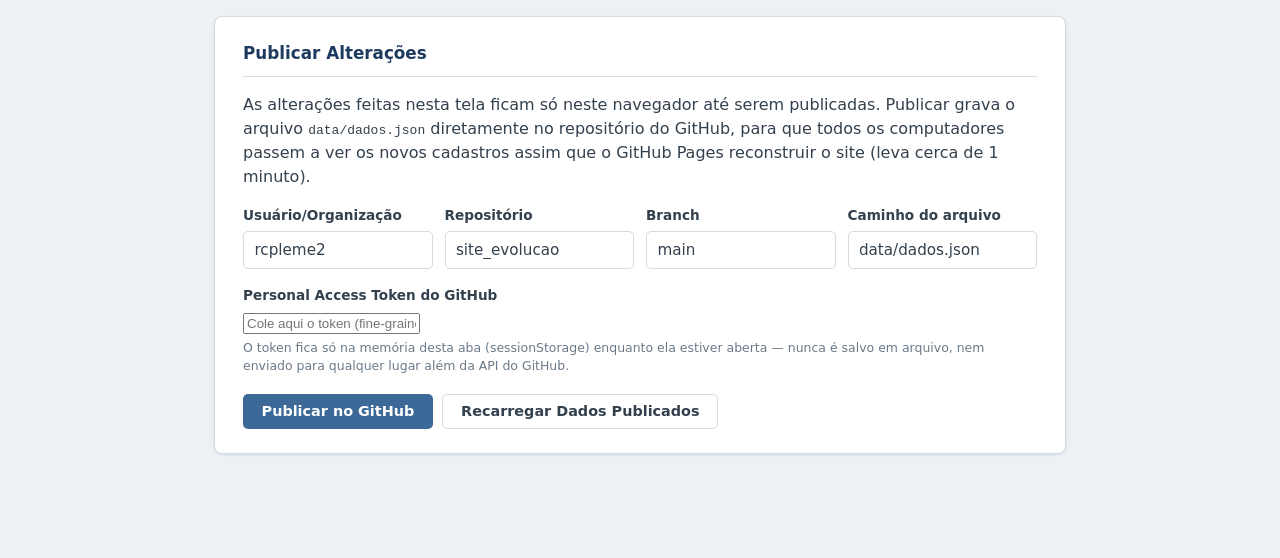
==== commit f8830f9f: "Vincula local e região de aplicação apenas à via, não ao medicamento Remove medicamentoId de locais " ====
--- a/admin.html
+++ b/admin.html
@@ -74,14 +74,11 @@
     </section>
 
     <section class="card">
-      <h2>Locais de Aplicação (vinculados a uma via)</h2>
-      <div class="linha-form">
-        <div class="campo">
-          <label for="localMedicamento">Medicamento</label>
-          <select id="localMedicamento"></select>
-        </div>
-        <div class="campo">
-          <label for="localVia">Via</label>
+      <h2>Locais de Aplicação (vinculados apenas à via de administração)</h2>
+      <p class="ajuda">O local não depende do medicamento — qualquer medicamento que use a mesma via (ex.: IM) compartilha os mesmos locais.</p>
+      <div class="linha-form">
+        <div class="campo">
+          <label for="localVia">Via (medicamento — via)</label>
           <select id="localVia"></select>
         </div>
         <div class="campo">
@@ -91,7 +88,7 @@
         <button type="button" class="primario" id="btnAddLocal">Adicionar</button>
       </div>
       <table class="tabela-admin">
-        <thead><tr><th>Medicamento</th><th>Via</th><th>Local</th><th>Ações</th></tr></thead>
+        <thead><tr><th>Via</th><th>Local</th><th>Ações</th></tr></thead>
         <tbody id="tabelaLocais"></tbody>
       </table>
     </section>
@@ -100,7 +97,7 @@
       <h2>Região/Lado (vinculada a um local)</h2>
       <div class="linha-form">
         <div class="campo">
-          <label for="regiaoLocal">Local (medicamento — via — local)</label>
+          <label for="regiaoLocal">Local (via — local)</label>
           <select id="regiaoLocal"></select>
         </div>
         <div class="campo">
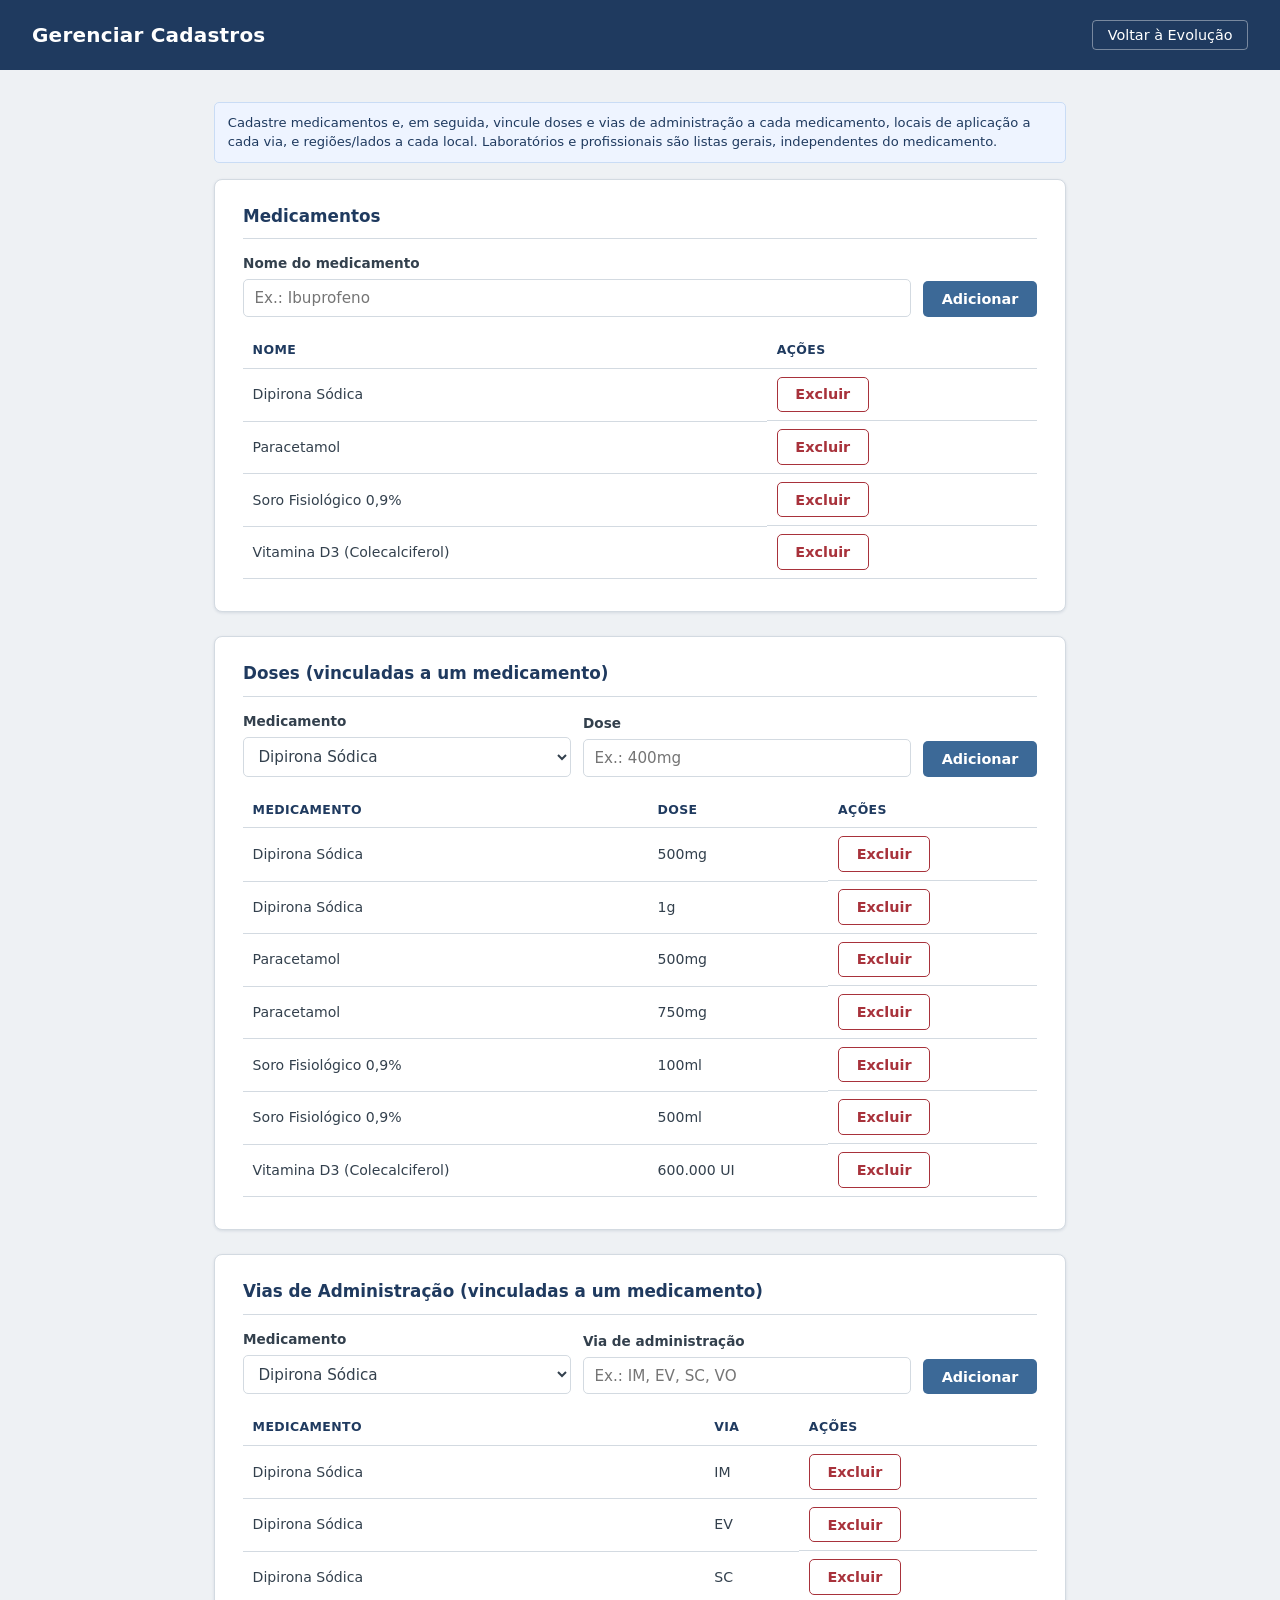
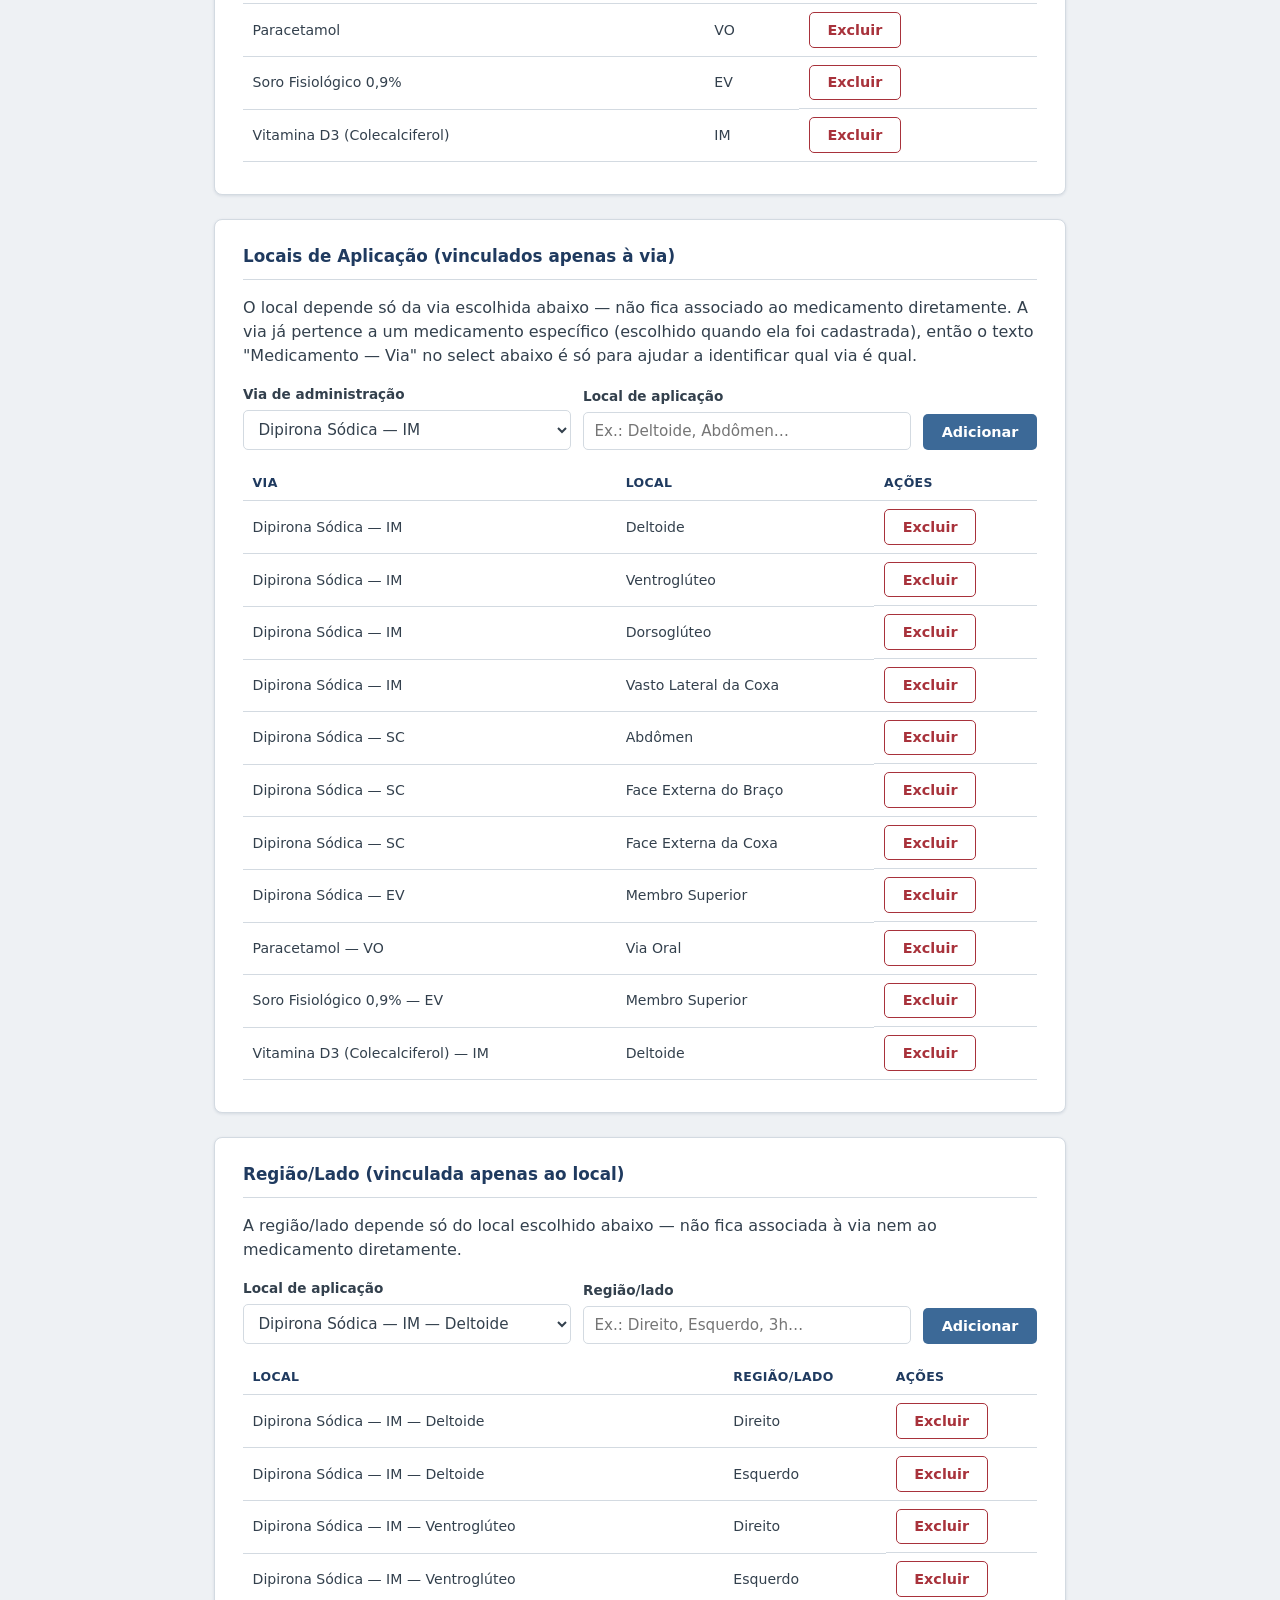
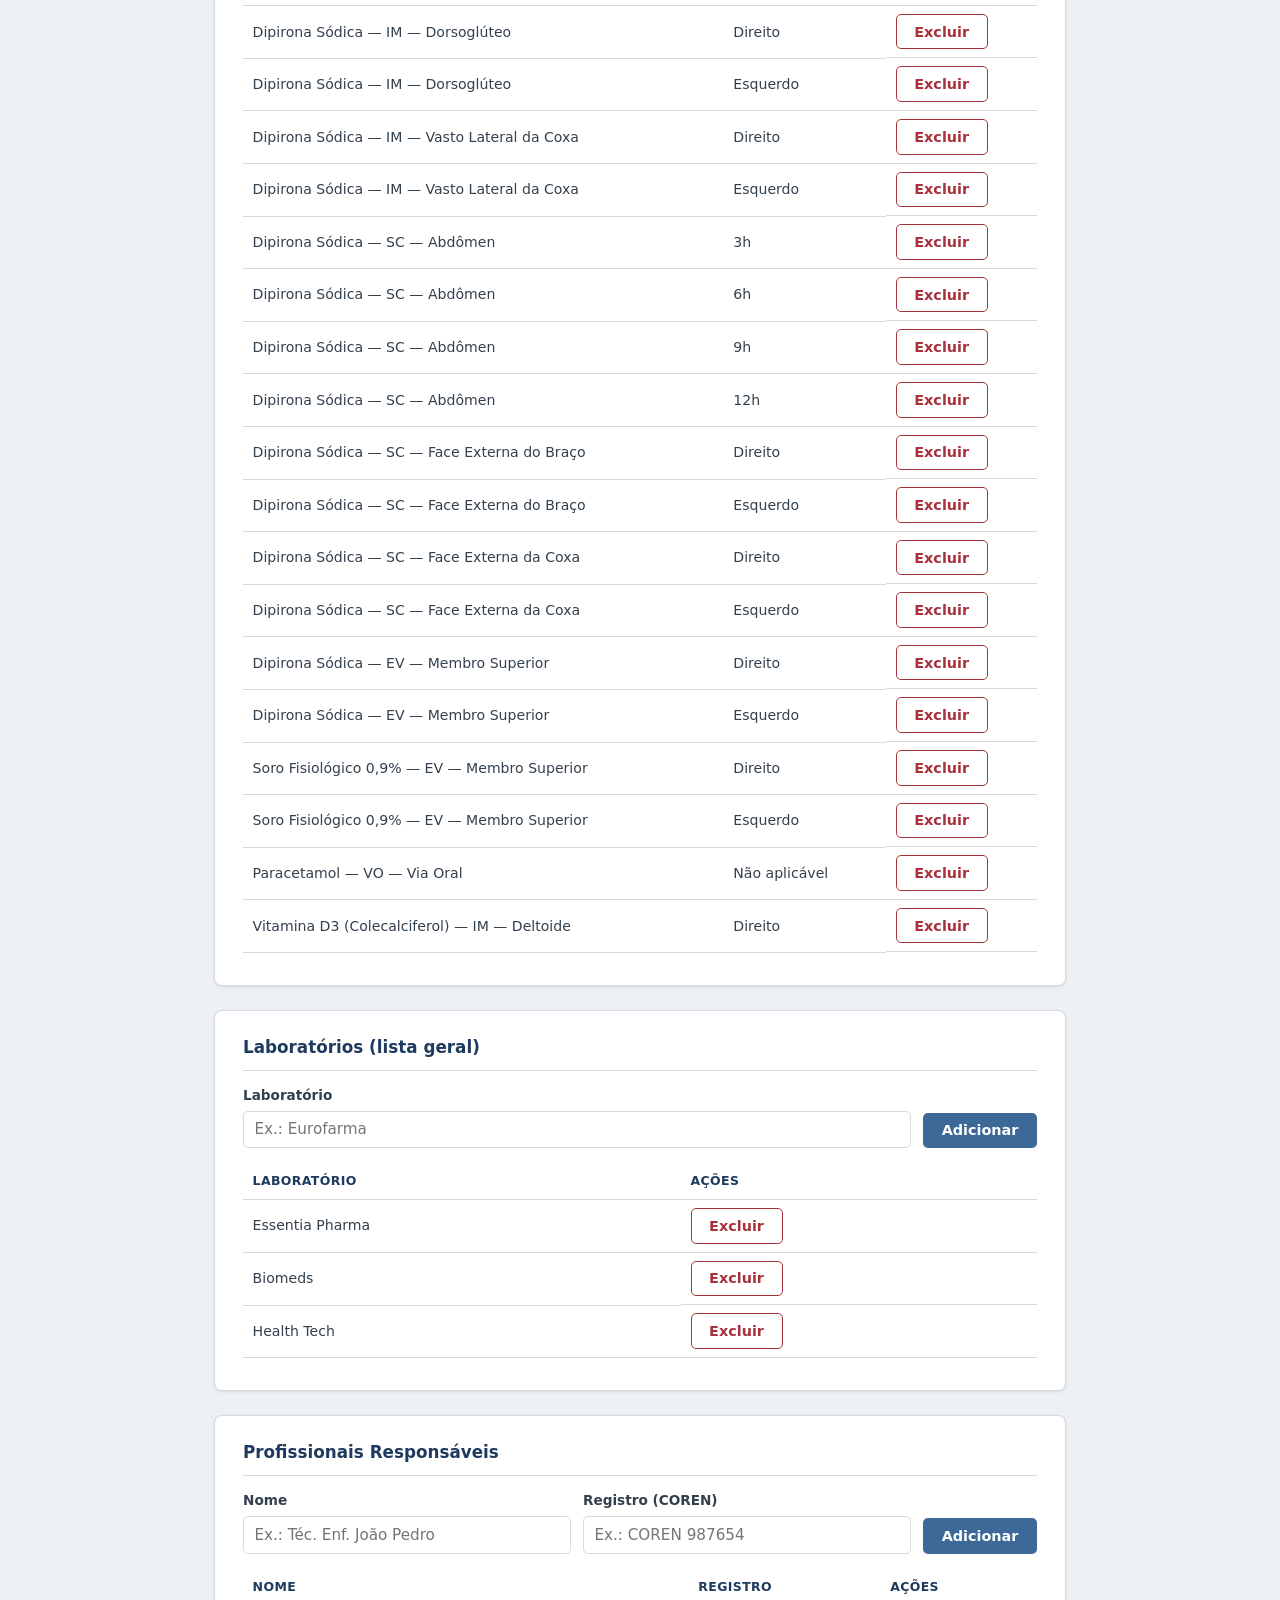
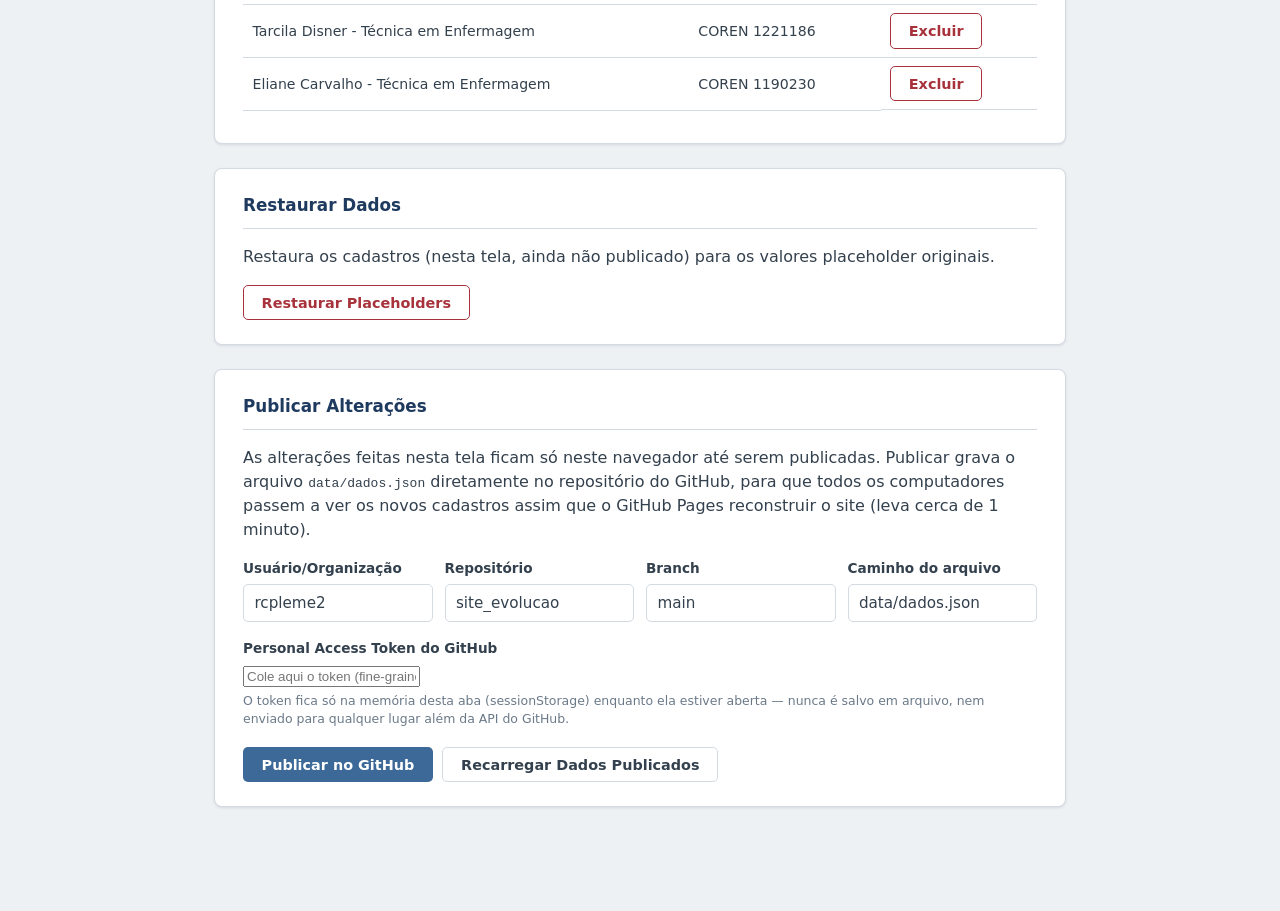
==== commit bbd38d95: "Esclarece rótulos do admin e adiciona cache-busting nos assets Os vínculos de dados já estavam exata" ====
--- a/admin.html
+++ b/admin.html
@@ -4,7 +4,7 @@
   <meta charset="UTF-8" />
   <meta name="viewport" content="width=device-width, initial-scale=1.0" />
   <title>Gerenciar Cadastros — Sistema de Evolução</title>
-  <link rel="stylesheet" href="css/style.css" />
+  <link rel="stylesheet" href="css/style.css?v=2" />
 </head>
 <body>
   <header class="topo">
@@ -74,11 +74,11 @@
     </section>
 
     <section class="card">
-      <h2>Locais de Aplicação (vinculados apenas à via de administração)</h2>
-      <p class="ajuda">O local não depende do medicamento — qualquer medicamento que use a mesma via (ex.: IM) compartilha os mesmos locais.</p>
-      <div class="linha-form">
-        <div class="campo">
-          <label for="localVia">Via (medicamento — via)</label>
+      <h2>Locais de Aplicação (vinculados apenas à via)</h2>
+      <p class="ajuda">O local depende só da via escolhida abaixo — não fica associado ao medicamento diretamente. A via já pertence a um medicamento específico (escolhido quando ela foi cadastrada), então o texto "Medicamento — Via" no select abaixo é só para ajudar a identificar qual via é qual.</p>
+      <div class="linha-form">
+        <div class="campo">
+          <label for="localVia">Via de administração</label>
           <select id="localVia"></select>
         </div>
         <div class="campo">
@@ -94,10 +94,11 @@
     </section>
 
     <section class="card">
-      <h2>Região/Lado (vinculada a um local)</h2>
-      <div class="linha-form">
-        <div class="campo">
-          <label for="regiaoLocal">Local (via — local)</label>
+      <h2>Região/Lado (vinculada apenas ao local)</h2>
+      <p class="ajuda">A região/lado depende só do local escolhido abaixo — não fica associada à via nem ao medicamento diretamente.</p>
+      <div class="linha-form">
+        <div class="campo">
+          <label for="regiaoLocal">Local de aplicação</label>
           <select id="regiaoLocal"></select>
         </div>
         <div class="campo">
@@ -195,7 +196,7 @@
     </section>
   </main>
 
-  <script src="js/data.js"></script>
-  <script src="js/admin.js"></script>
+  <script src="js/data.js?v=2"></script>
+  <script src="js/admin.js?v=2"></script>
 </body>
 </html>
--- a/css/style.css
+++ b/css/style.css
@@ -155,6 +155,16 @@
   background: var(--cinza-claro);
 }
 
+button.secundario.ativo {
+  background: var(--azul-medio);
+  border-color: var(--azul-medio);
+  color: var(--branco);
+}
+
+button.secundario.ativo:hover {
+  background: var(--azul-escuro);
+}
+
 button.perigo {
   background: var(--branco);
   border-color: var(--perigo);
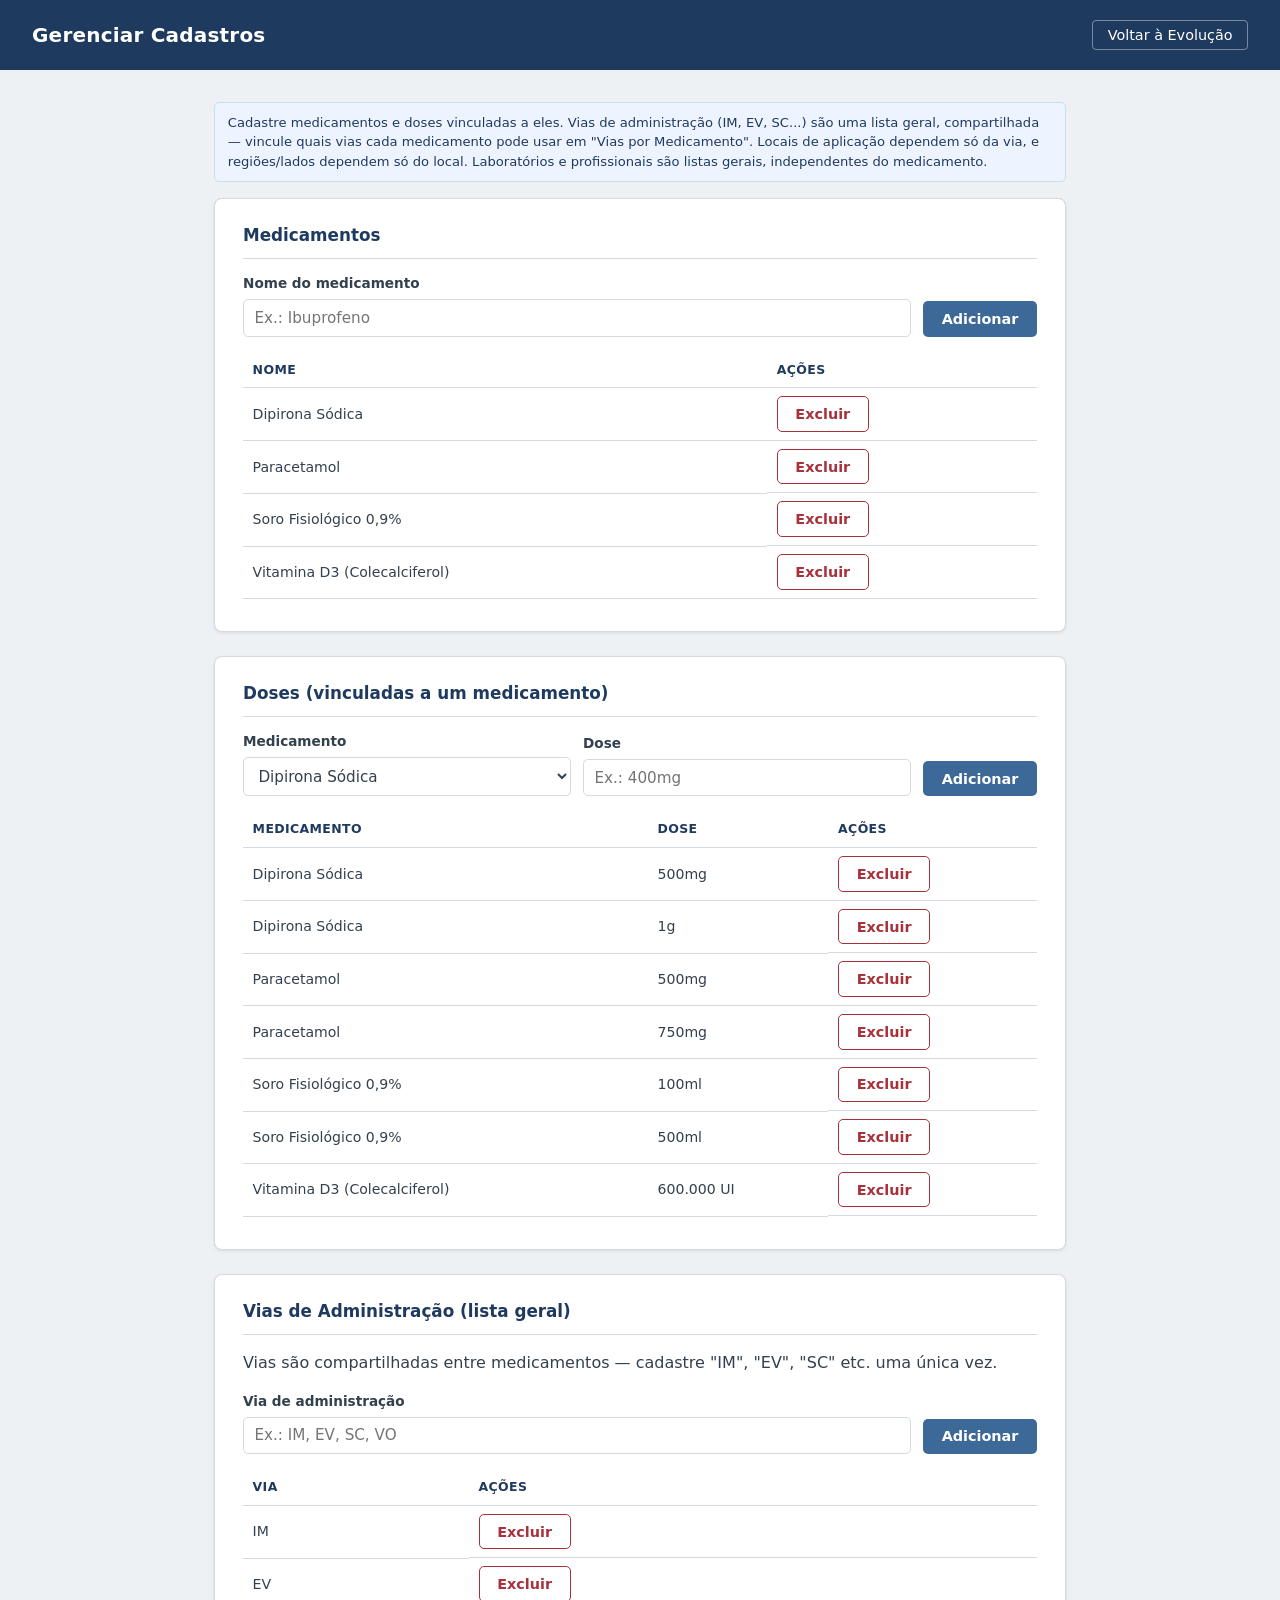
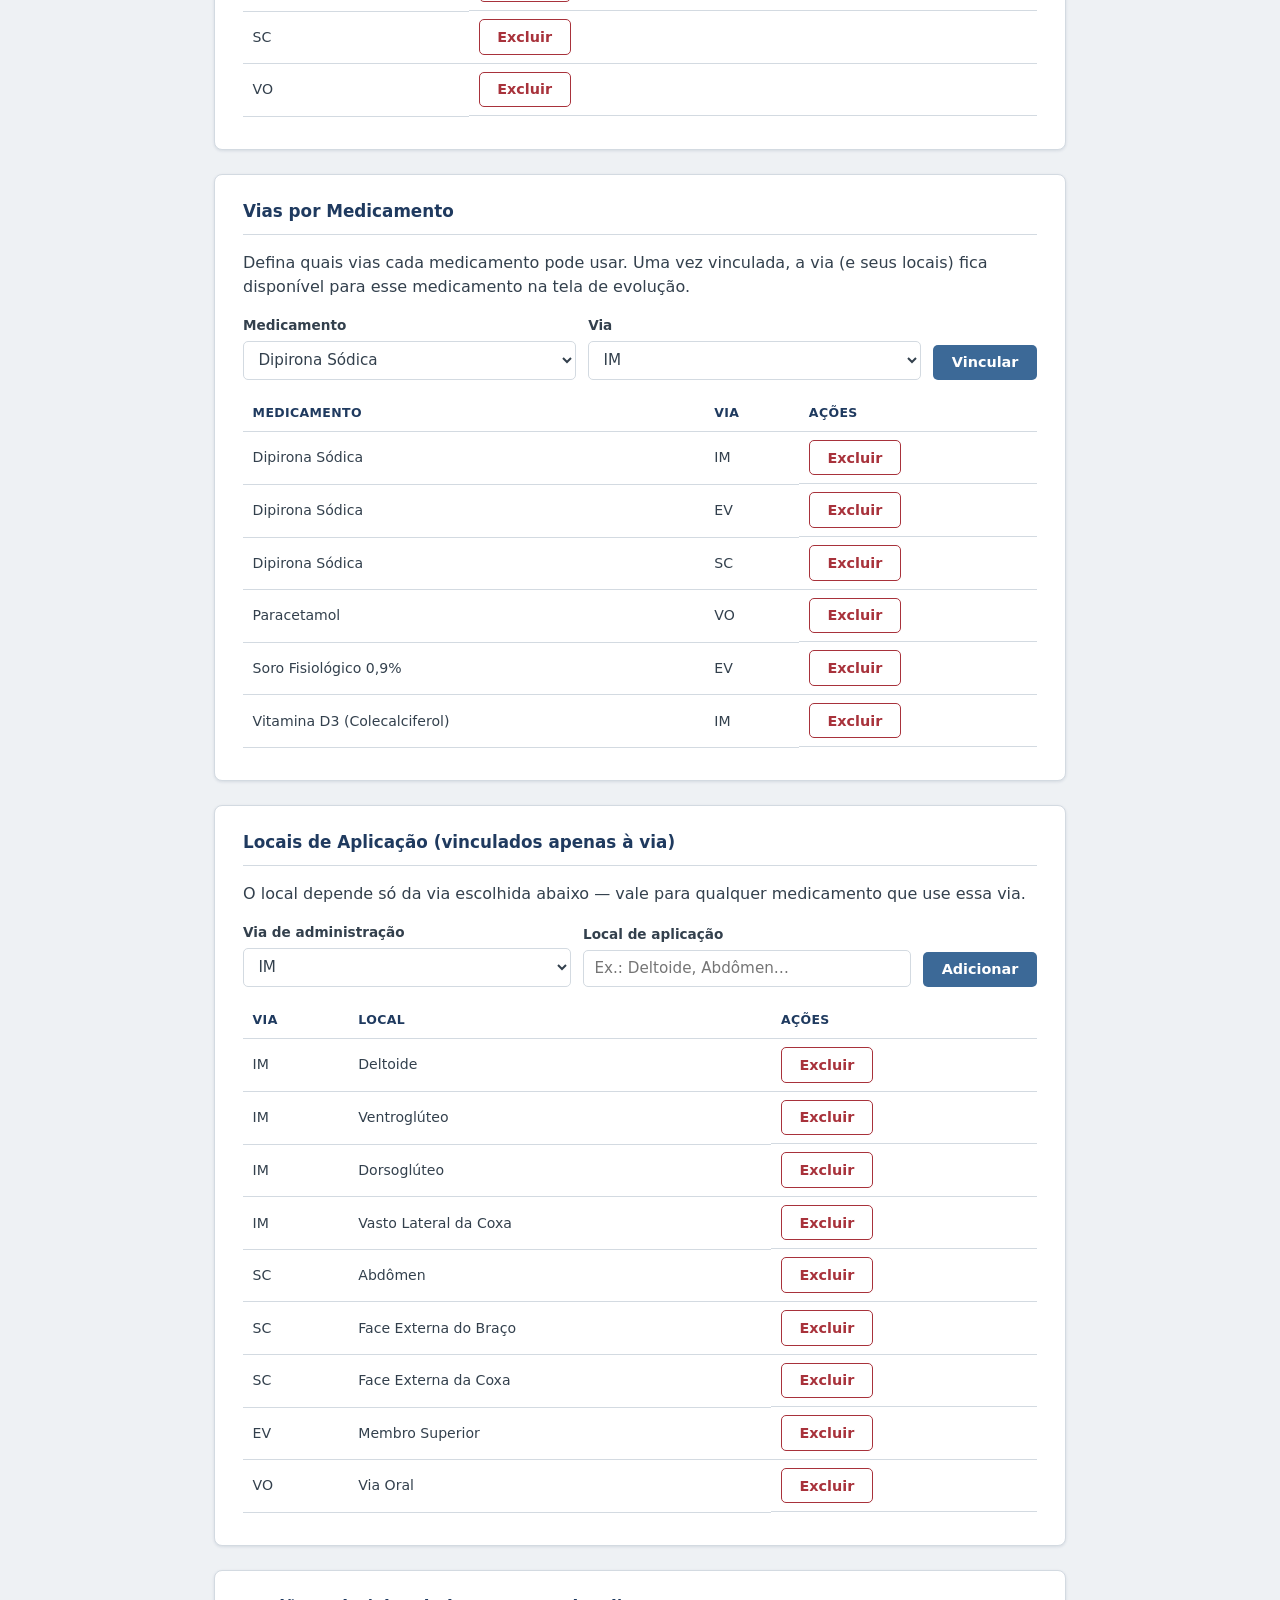
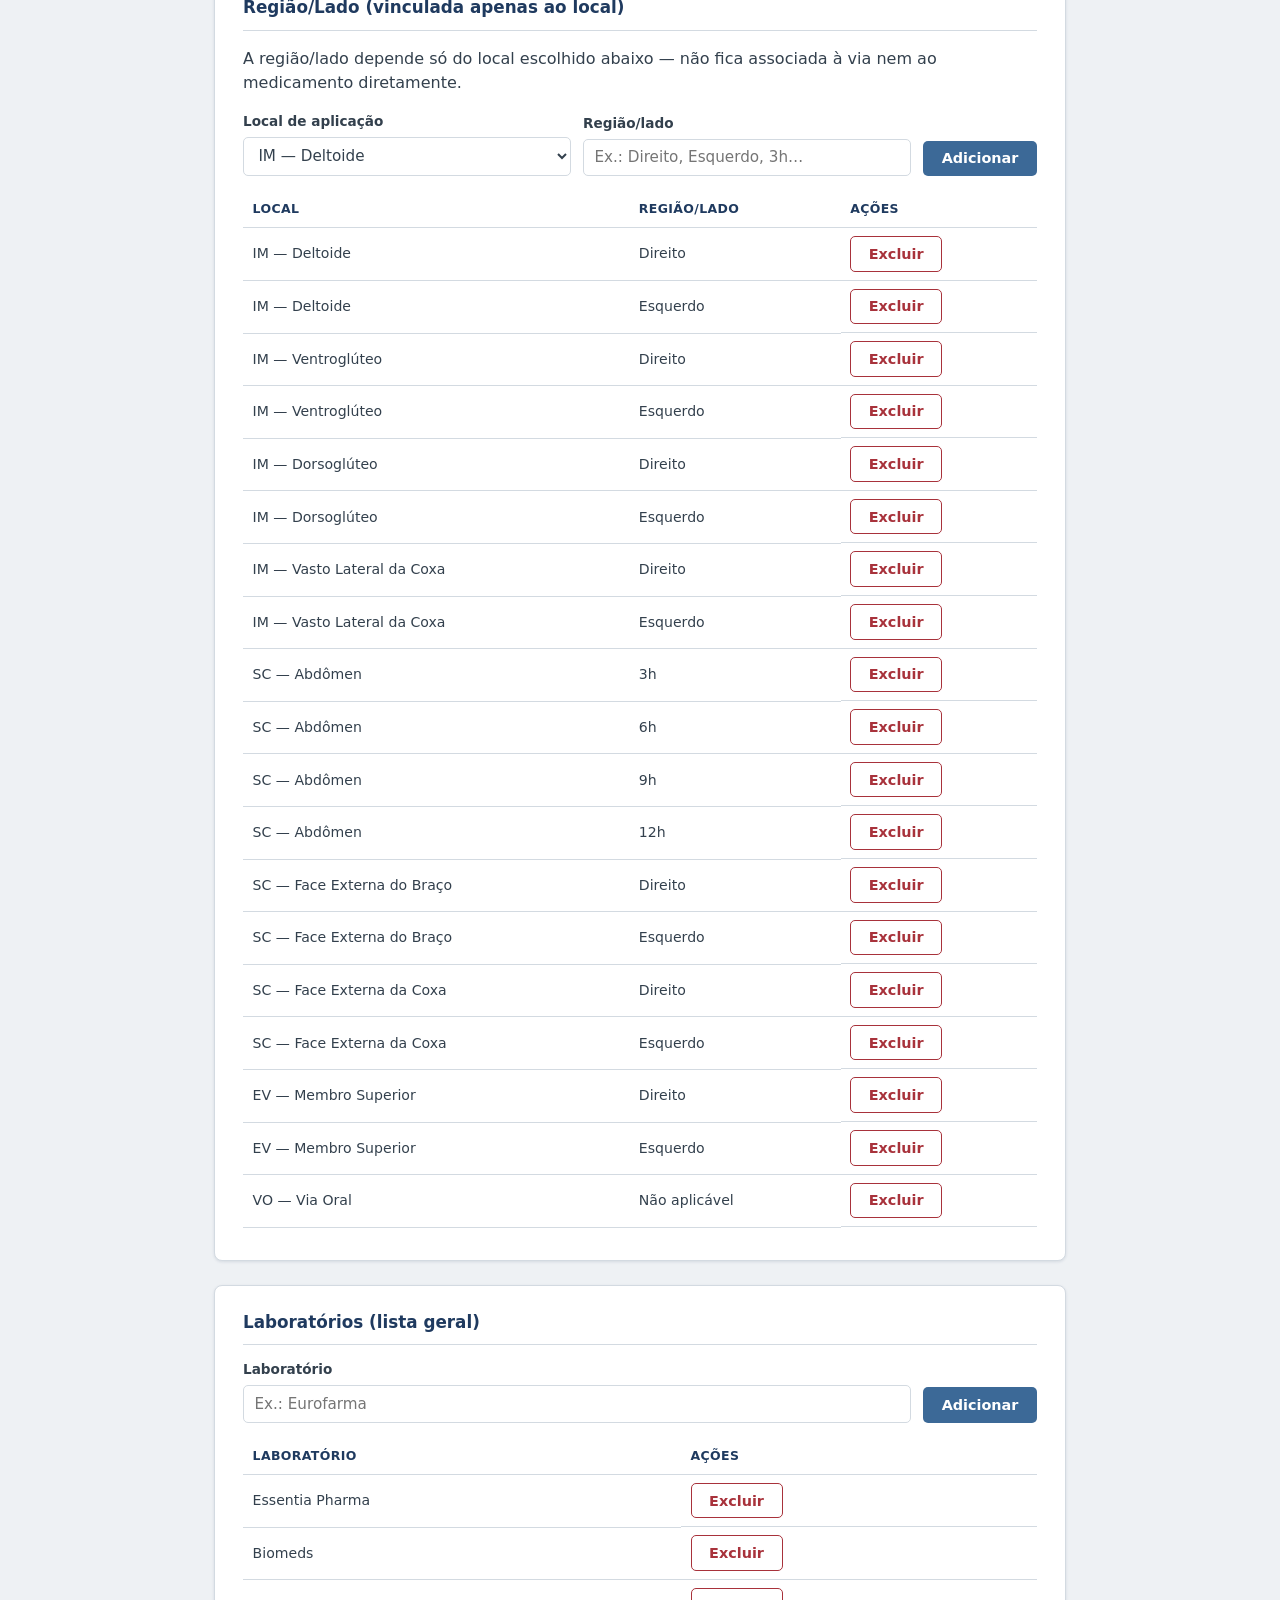
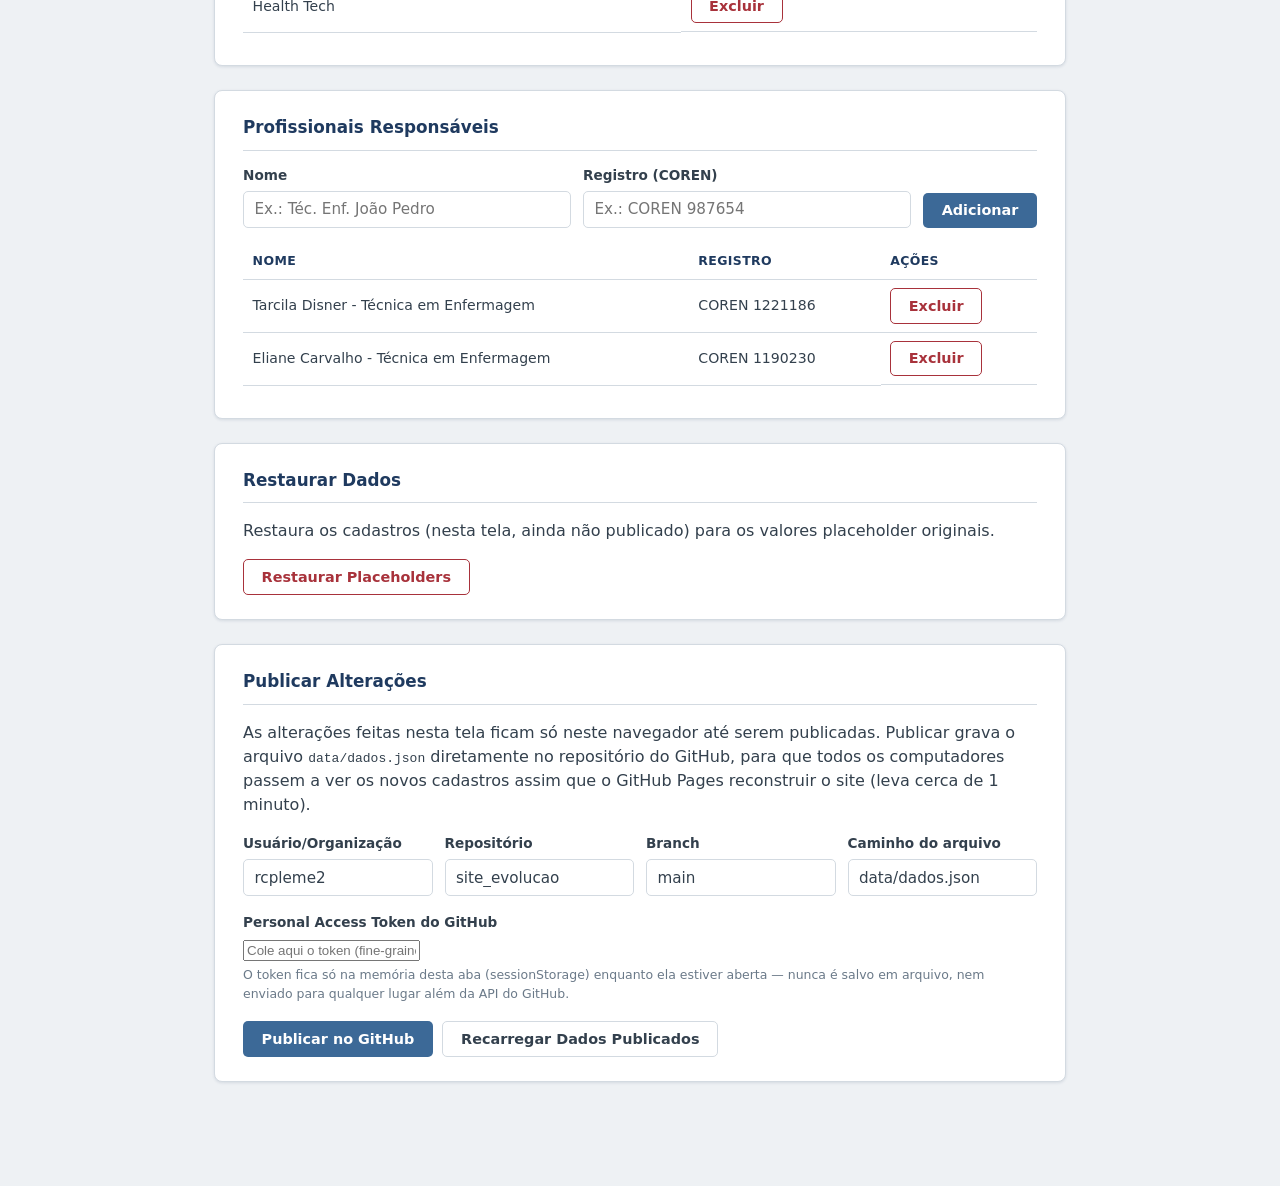
==== commit 04199347: "Torna Via uma lista compartilhada entre medicamentos, não mais duplicada Corrige o modelo: antes, ca" ====
--- a/admin.html
+++ b/admin.html
@@ -4,7 +4,7 @@
   <meta charset="UTF-8" />
   <meta name="viewport" content="width=device-width, initial-scale=1.0" />
   <title>Gerenciar Cadastros — Sistema de Evolução</title>
-  <link rel="stylesheet" href="css/style.css?v=2" />
+  <link rel="stylesheet" href="css/style.css?v=3" />
 </head>
 <body>
   <header class="topo">
@@ -15,9 +15,10 @@
   <main>
     <div class="aviso" id="avisoCarregamento">Carregando dados…</div>
     <div class="aviso" id="avisoInstrucao" style="display:none;">
-      Cadastre medicamentos e, em seguida, vincule doses e vias de administração a cada medicamento, locais de
-      aplicação a cada via, e regiões/lados a cada local. Laboratórios e profissionais são listas gerais,
-      independentes do medicamento.
+      Cadastre medicamentos e doses vinculadas a eles. Vias de administração (IM, EV, SC...) são uma lista geral,
+      compartilhada — vincule quais vias cada medicamento pode usar em "Vias por Medicamento". Locais de
+      aplicação dependem só da via, e regiões/lados dependem só do local. Laboratórios e profissionais são
+      listas gerais, independentes do medicamento.
     </div>
 
     <section class="card">
@@ -55,12 +56,9 @@
     </section>
 
     <section class="card">
-      <h2>Vias de Administração (vinculadas a um medicamento)</h2>
-      <div class="linha-form">
-        <div class="campo">
-          <label for="viaMedicamento">Medicamento</label>
-          <select id="viaMedicamento"></select>
-        </div>
+      <h2>Vias de Administração (lista geral)</h2>
+      <p class="ajuda">Vias são compartilhadas entre medicamentos — cadastre "IM", "EV", "SC" etc. uma única vez.</p>
+      <div class="linha-form">
         <div class="campo">
           <label for="novaViaNome">Via de administração</label>
           <input type="text" id="novaViaNome" placeholder="Ex.: IM, EV, SC, VO" />
@@ -68,14 +66,34 @@
         <button type="button" class="primario" id="btnAddVia">Adicionar</button>
       </div>
       <table class="tabela-admin">
+        <thead><tr><th>Via</th><th>Ações</th></tr></thead>
+        <tbody id="tabelaVias"></tbody>
+      </table>
+    </section>
+
+    <section class="card">
+      <h2>Vias por Medicamento</h2>
+      <p class="ajuda">Defina quais vias cada medicamento pode usar. Uma vez vinculada, a via (e seus locais) fica disponível para esse medicamento na tela de evolução.</p>
+      <div class="linha-form">
+        <div class="campo">
+          <label for="mvMedicamento">Medicamento</label>
+          <select id="mvMedicamento"></select>
+        </div>
+        <div class="campo">
+          <label for="mvVia">Via</label>
+          <select id="mvVia"></select>
+        </div>
+        <button type="button" class="primario" id="btnAddMedicamentoVia">Vincular</button>
+      </div>
+      <table class="tabela-admin">
         <thead><tr><th>Medicamento</th><th>Via</th><th>Ações</th></tr></thead>
-        <tbody id="tabelaVias"></tbody>
+        <tbody id="tabelaMedicamentoVias"></tbody>
       </table>
     </section>
 
     <section class="card">
       <h2>Locais de Aplicação (vinculados apenas à via)</h2>
-      <p class="ajuda">O local depende só da via escolhida abaixo — não fica associado ao medicamento diretamente. A via já pertence a um medicamento específico (escolhido quando ela foi cadastrada), então o texto "Medicamento — Via" no select abaixo é só para ajudar a identificar qual via é qual.</p>
+      <p class="ajuda">O local depende só da via escolhida abaixo — vale para qualquer medicamento que use essa via.</p>
       <div class="linha-form">
         <div class="campo">
           <label for="localVia">Via de administração</label>
@@ -196,7 +214,7 @@
     </section>
   </main>
 
-  <script src="js/data.js?v=2"></script>
-  <script src="js/admin.js?v=2"></script>
+  <script src="js/data.js?v=3"></script>
+  <script src="js/admin.js?v=3"></script>
 </body>
 </html>
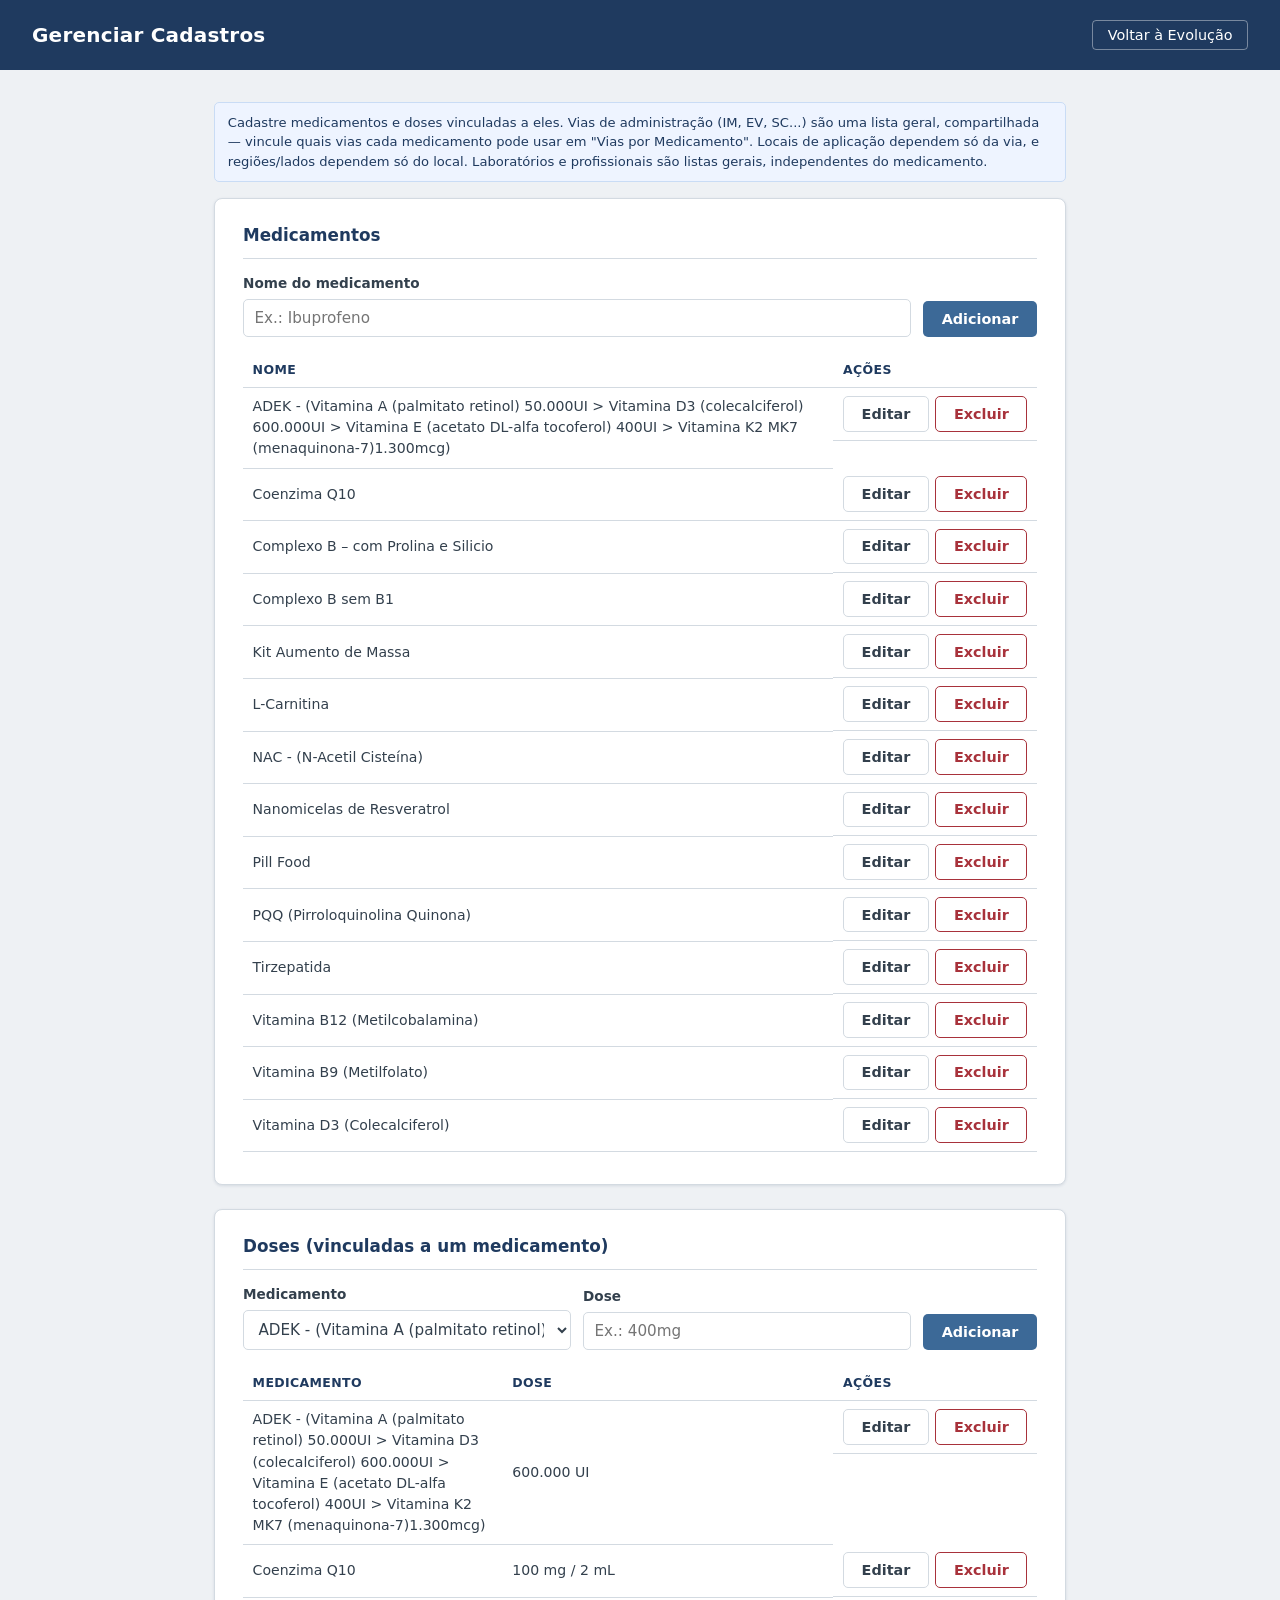
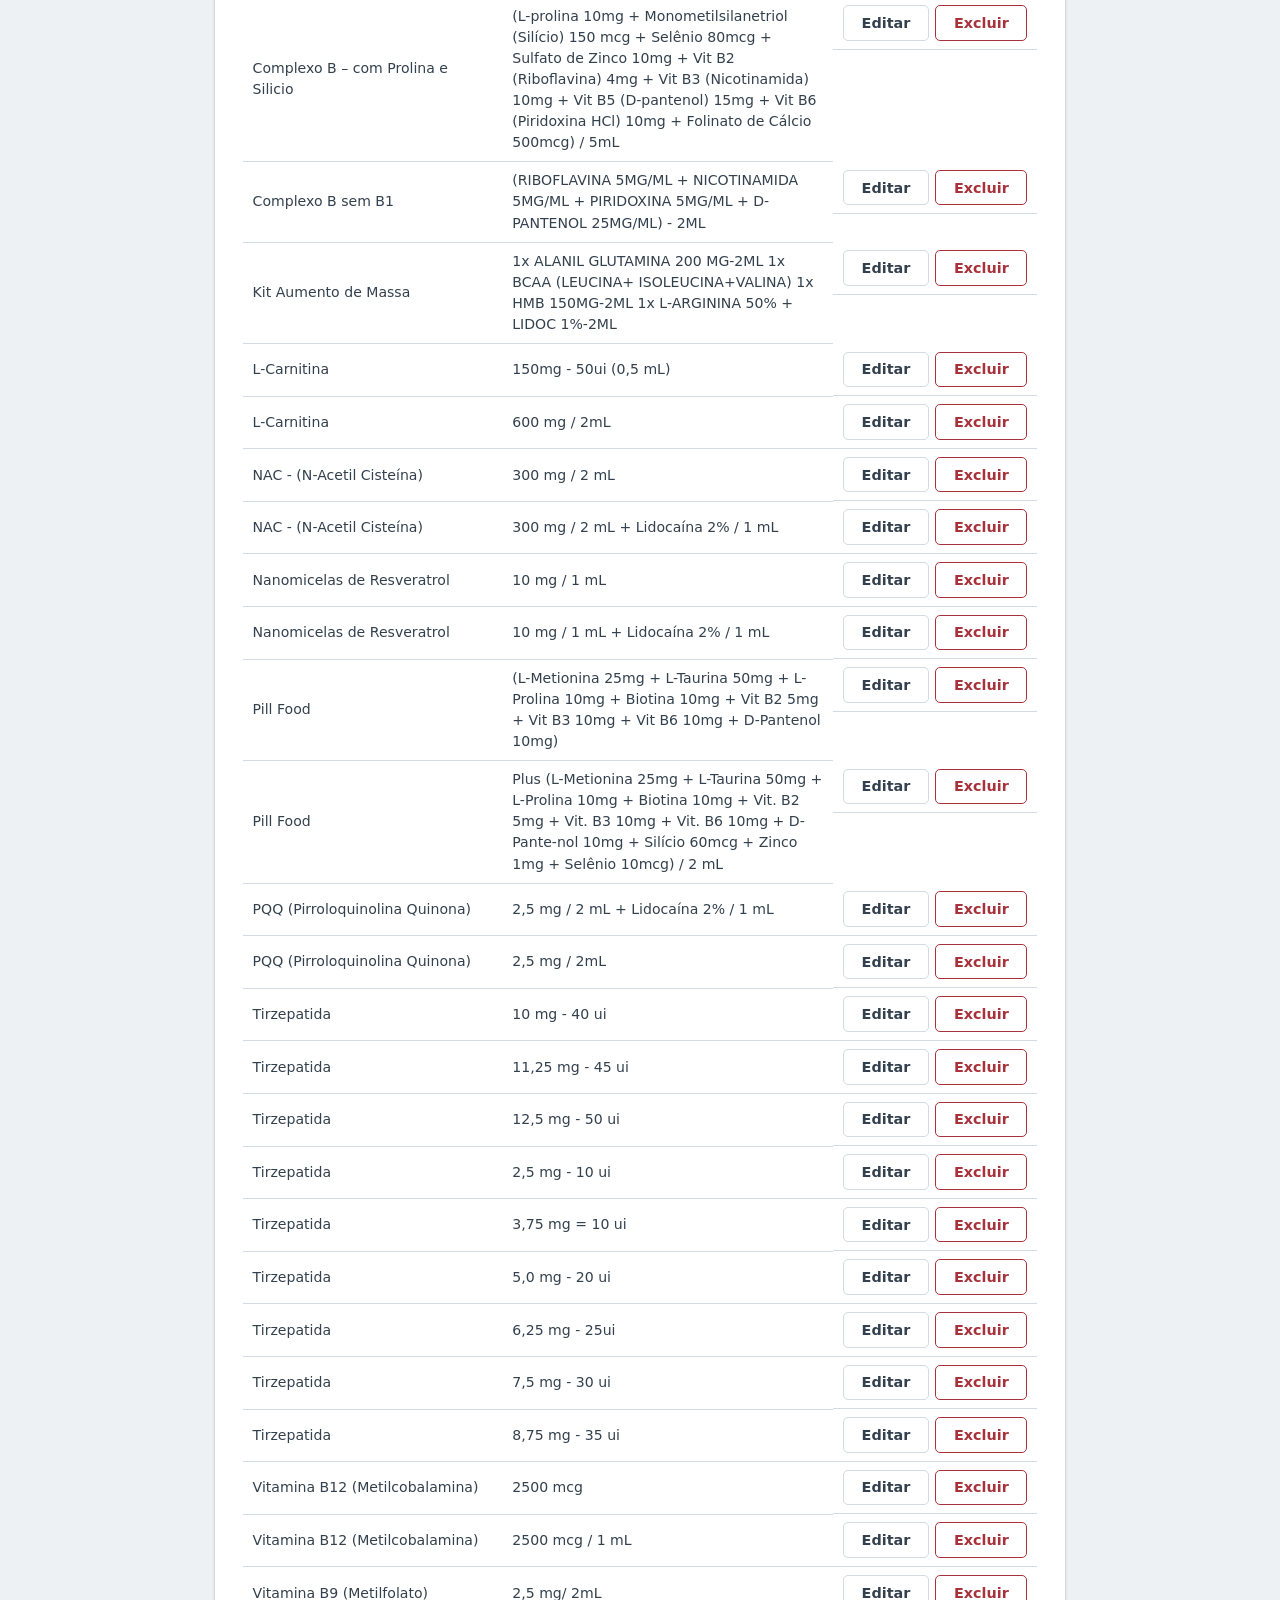
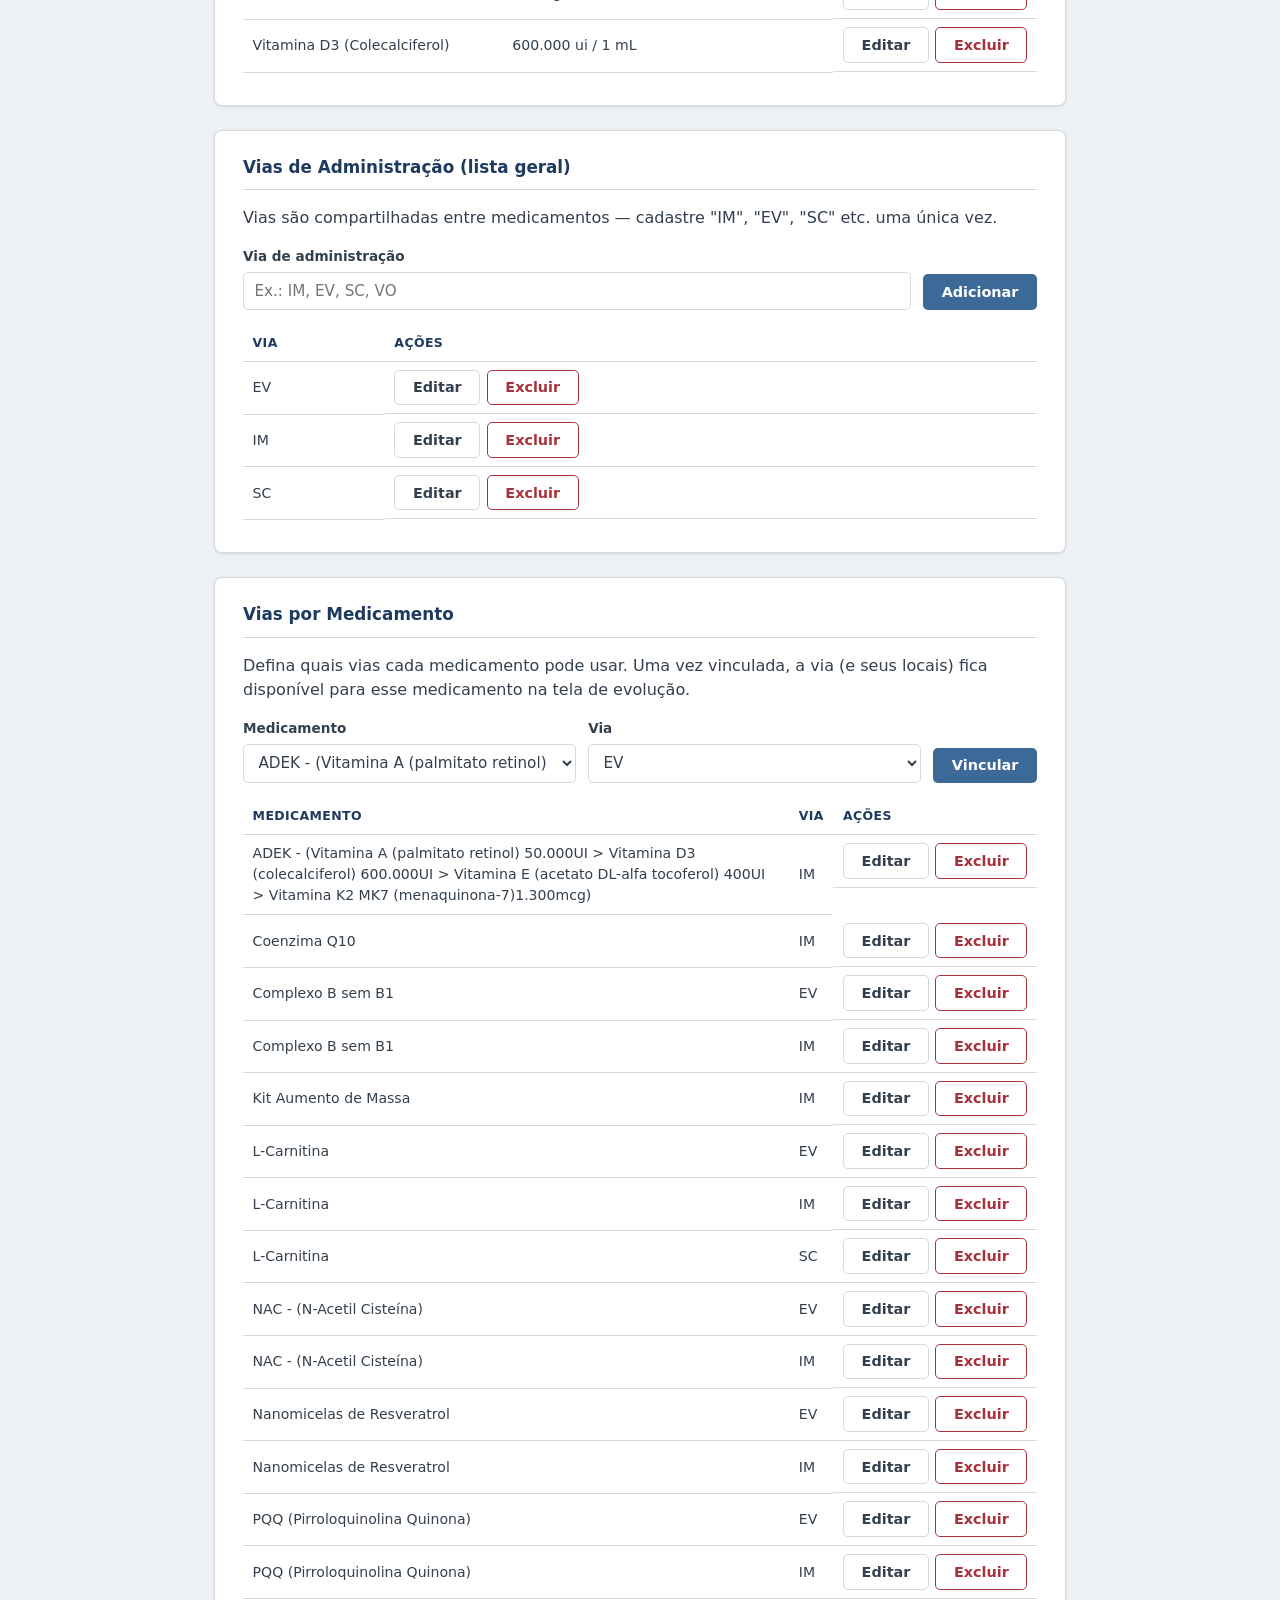
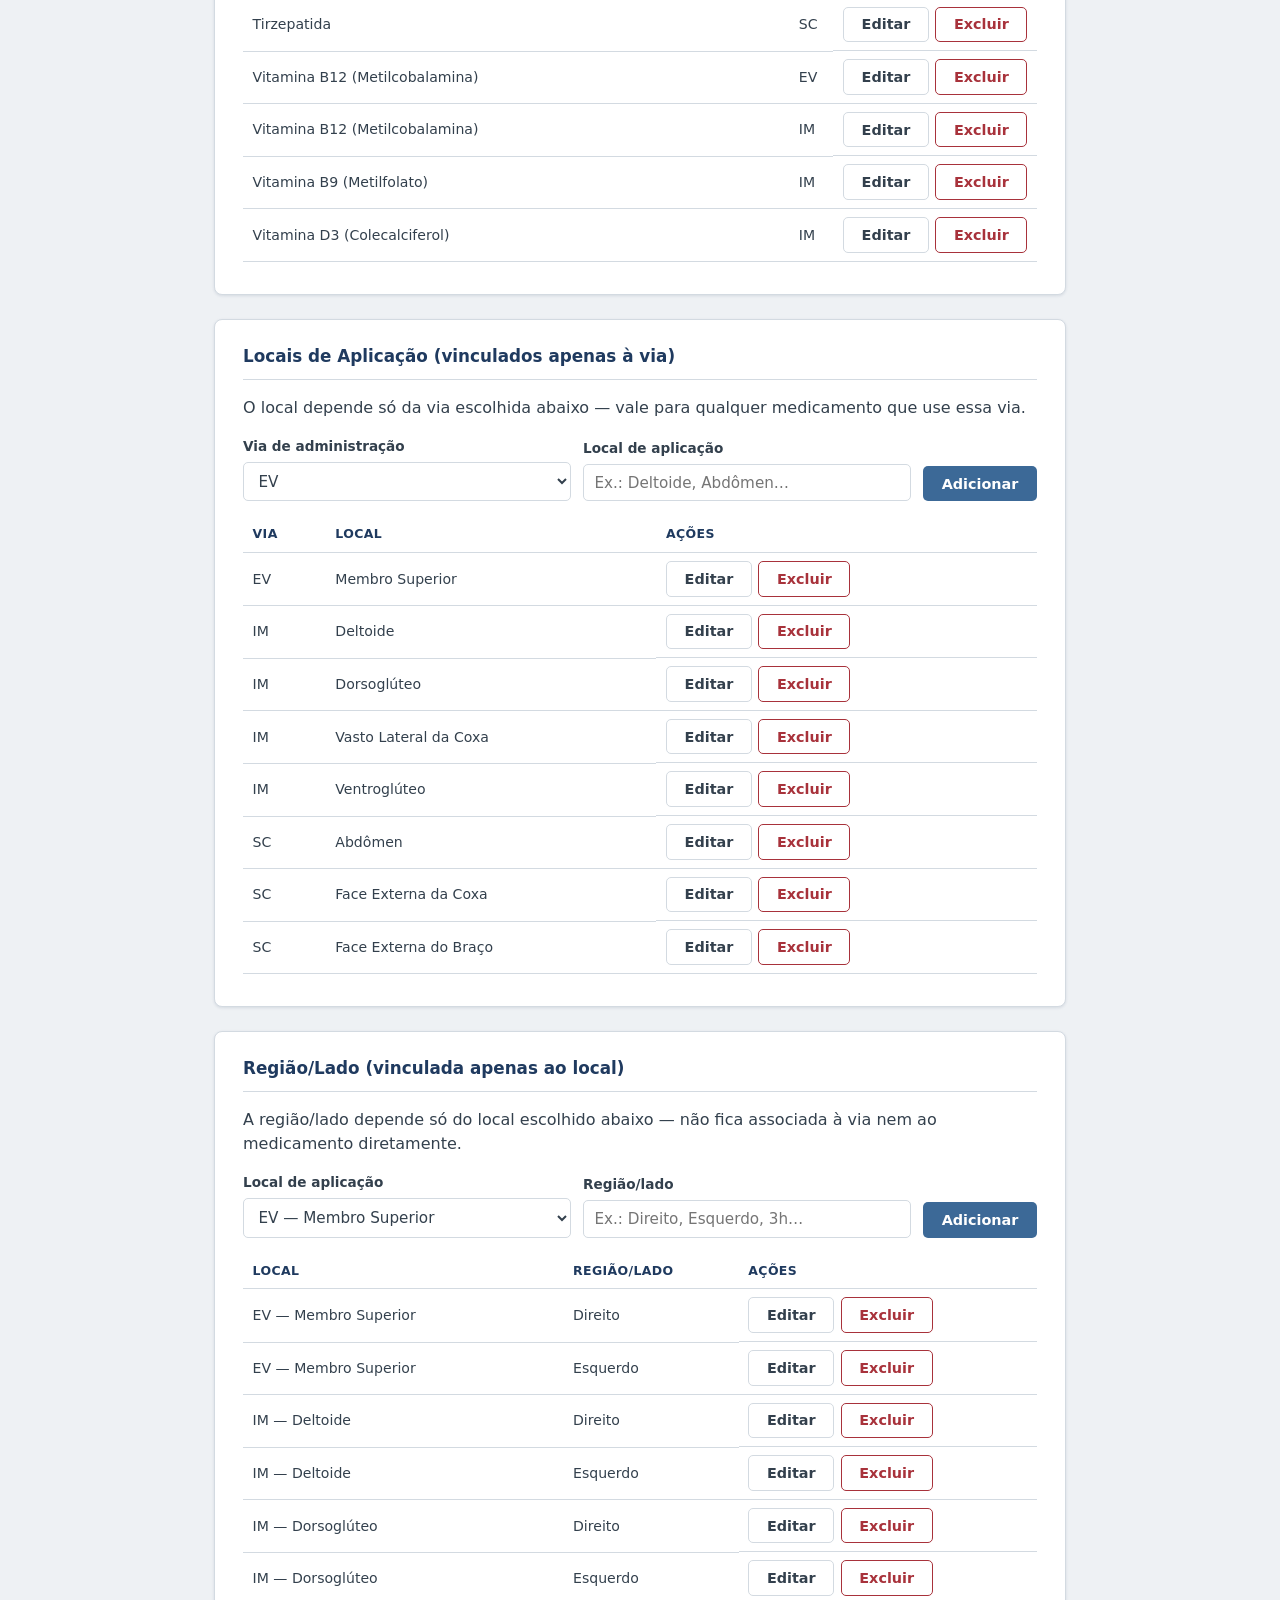
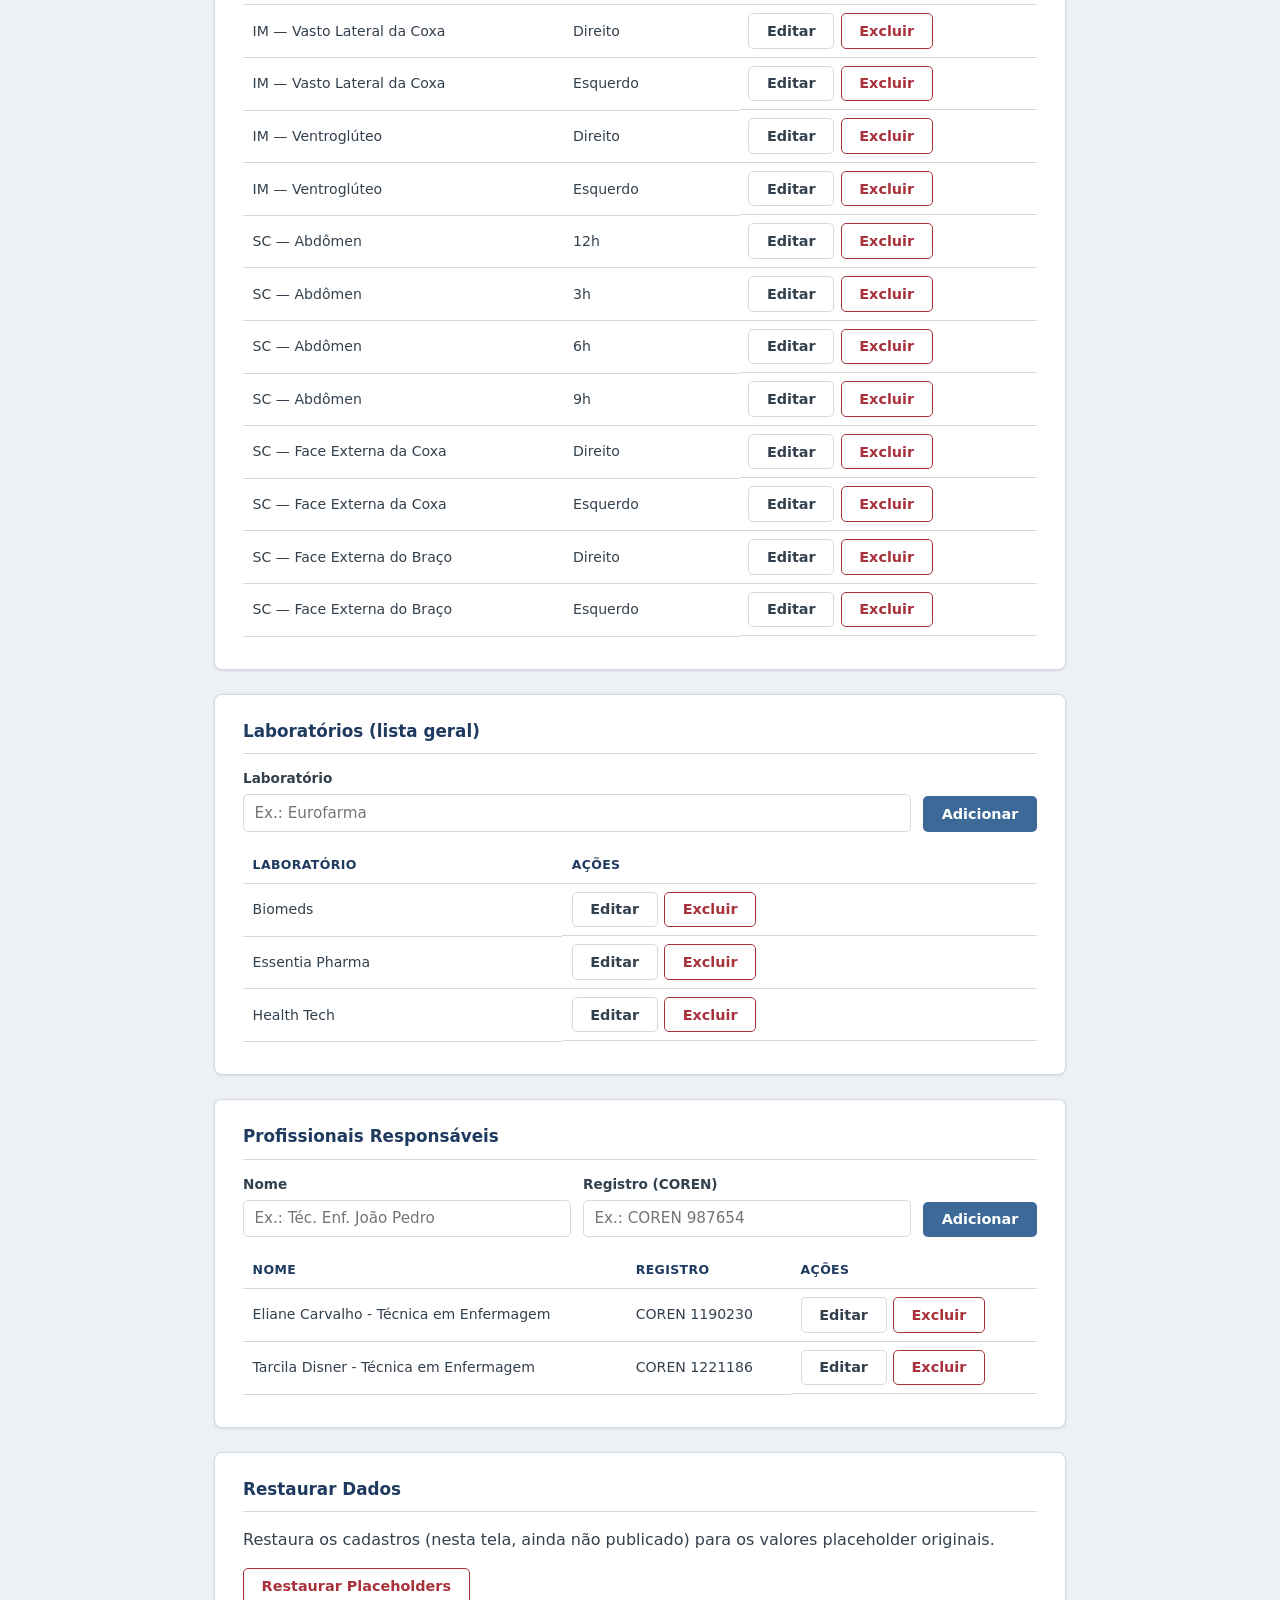
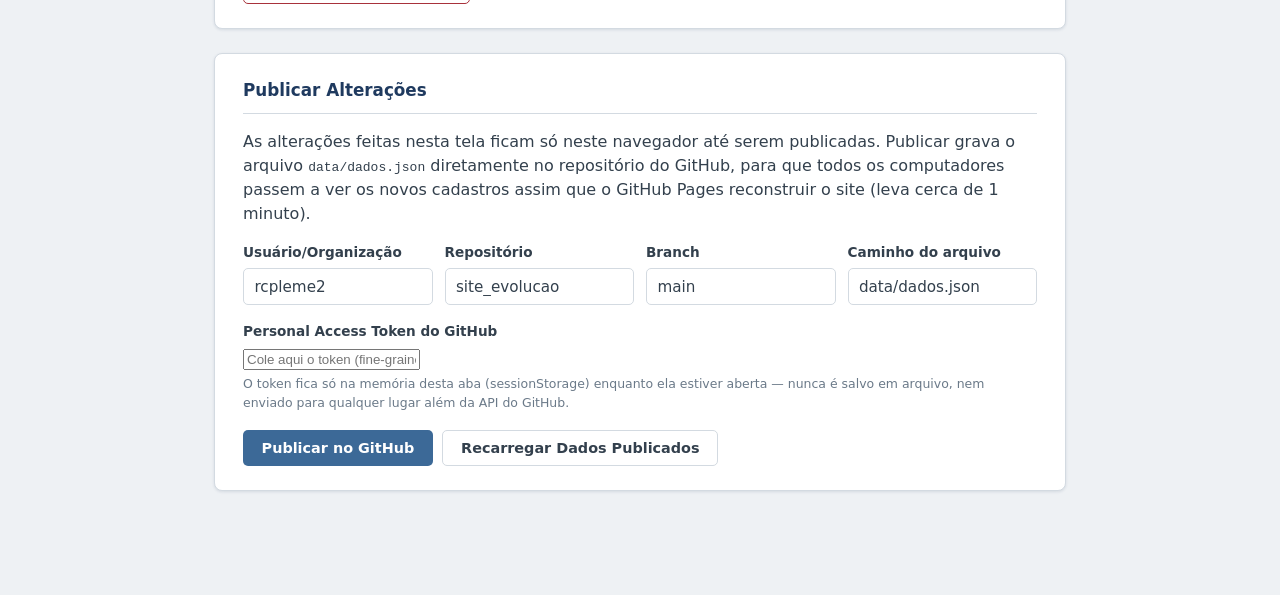
==== commit 3e5c390a: "Permite editar cadastros, refletindo na publicação via API Restaura EvolucaoDB.update() (removido an" ====
--- a/admin.html
+++ b/admin.html
@@ -4,7 +4,7 @@
   <meta charset="UTF-8" />
   <meta name="viewport" content="width=device-width, initial-scale=1.0" />
   <title>Gerenciar Cadastros — Sistema de Evolução</title>
-  <link rel="stylesheet" href="css/style.css?v=3" />
+  <link rel="stylesheet" href="css/style.css?v=4" />
 </head>
 <body>
   <header class="topo">
@@ -29,6 +29,7 @@
           <input type="text" id="novoMedicamentoNome" placeholder="Ex.: Ibuprofeno" />
         </div>
         <button type="button" class="primario" id="btnAddMedicamento">Adicionar</button>
+        <button type="button" class="secundario" id="btnCancelarMedicamento" style="display:none;">Cancelar</button>
       </div>
       <table class="tabela-admin">
         <thead><tr><th>Nome</th><th>Ações</th></tr></thead>
@@ -48,6 +49,7 @@
           <input type="text" id="novaDoseValor" placeholder="Ex.: 400mg" />
         </div>
         <button type="button" class="primario" id="btnAddDose">Adicionar</button>
+        <button type="button" class="secundario" id="btnCancelarDose" style="display:none;">Cancelar</button>
       </div>
       <table class="tabela-admin">
         <thead><tr><th>Medicamento</th><th>Dose</th><th>Ações</th></tr></thead>
@@ -64,6 +66,7 @@
           <input type="text" id="novaViaNome" placeholder="Ex.: IM, EV, SC, VO" />
         </div>
         <button type="button" class="primario" id="btnAddVia">Adicionar</button>
+        <button type="button" class="secundario" id="btnCancelarVia" style="display:none;">Cancelar</button>
       </div>
       <table class="tabela-admin">
         <thead><tr><th>Via</th><th>Ações</th></tr></thead>
@@ -84,6 +87,7 @@
           <select id="mvVia"></select>
         </div>
         <button type="button" class="primario" id="btnAddMedicamentoVia">Vincular</button>
+        <button type="button" class="secundario" id="btnCancelarMedicamentoVia" style="display:none;">Cancelar</button>
       </div>
       <table class="tabela-admin">
         <thead><tr><th>Medicamento</th><th>Via</th><th>Ações</th></tr></thead>
@@ -104,6 +108,7 @@
           <input type="text" id="novoLocalNome" placeholder="Ex.: Deltoide, Abdômen…" />
         </div>
         <button type="button" class="primario" id="btnAddLocal">Adicionar</button>
+        <button type="button" class="secundario" id="btnCancelarLocal" style="display:none;">Cancelar</button>
       </div>
       <table class="tabela-admin">
         <thead><tr><th>Via</th><th>Local</th><th>Ações</th></tr></thead>
@@ -124,6 +129,7 @@
           <input type="text" id="novaRegiaoNome" placeholder="Ex.: Direito, Esquerdo, 3h…" />
         </div>
         <button type="button" class="primario" id="btnAddRegiao">Adicionar</button>
+        <button type="button" class="secundario" id="btnCancelarRegiao" style="display:none;">Cancelar</button>
       </div>
       <table class="tabela-admin">
         <thead><tr><th>Local</th><th>Região/Lado</th><th>Ações</th></tr></thead>
@@ -139,6 +145,7 @@
           <input type="text" id="novoLaboratorioNome" placeholder="Ex.: Eurofarma" />
         </div>
         <button type="button" class="primario" id="btnAddLaboratorio">Adicionar</button>
+        <button type="button" class="secundario" id="btnCancelarLaboratorio" style="display:none;">Cancelar</button>
       </div>
       <table class="tabela-admin">
         <thead><tr><th>Laboratório</th><th>Ações</th></tr></thead>
@@ -158,6 +165,7 @@
           <input type="text" id="novoProfissionalRegistro" placeholder="Ex.: COREN 987654" />
         </div>
         <button type="button" class="primario" id="btnAddProfissional">Adicionar</button>
+        <button type="button" class="secundario" id="btnCancelarProfissional" style="display:none;">Cancelar</button>
       </div>
       <table class="tabela-admin">
         <thead><tr><th>Nome</th><th>Registro</th><th>Ações</th></tr></thead>
@@ -214,7 +222,7 @@
     </section>
   </main>
 
-  <script src="js/data.js?v=3"></script>
-  <script src="js/admin.js?v=3"></script>
+  <script src="js/data.js?v=4"></script>
+  <script src="js/admin.js?v=4"></script>
 </body>
 </html>
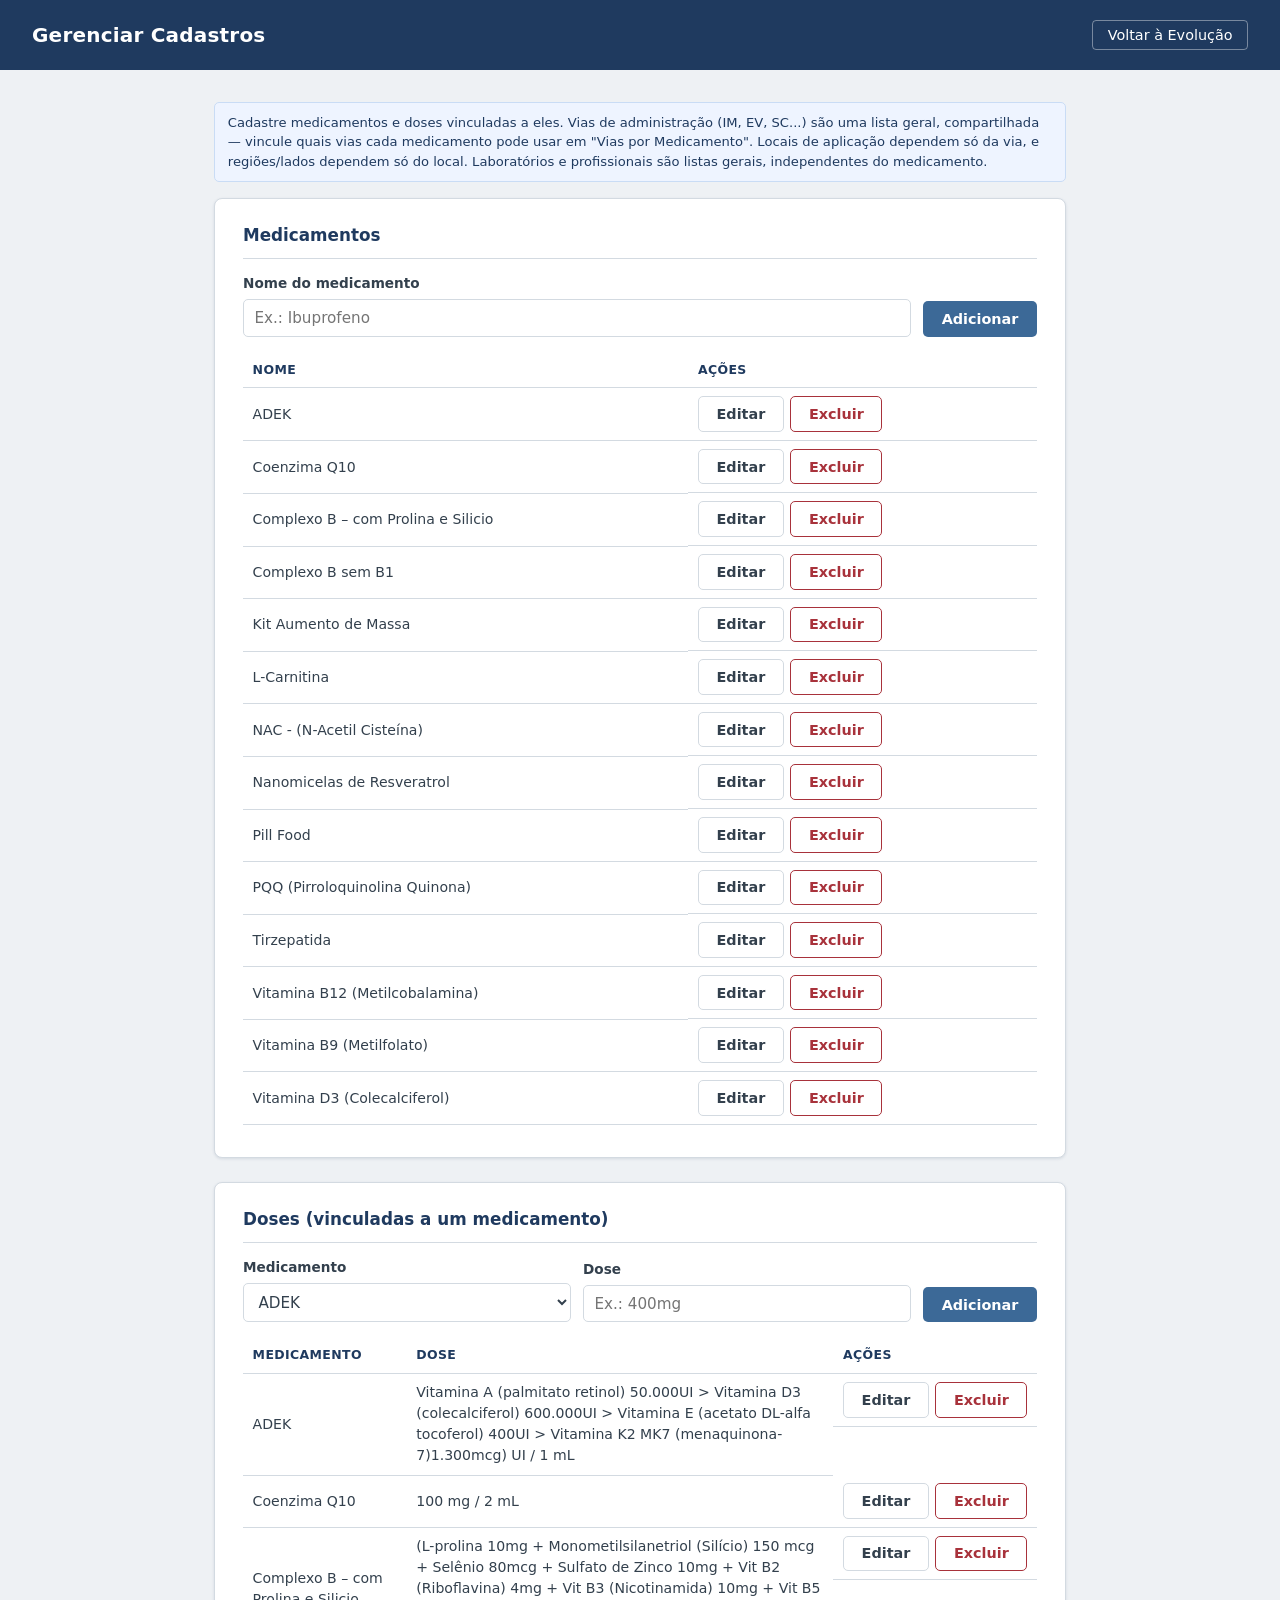
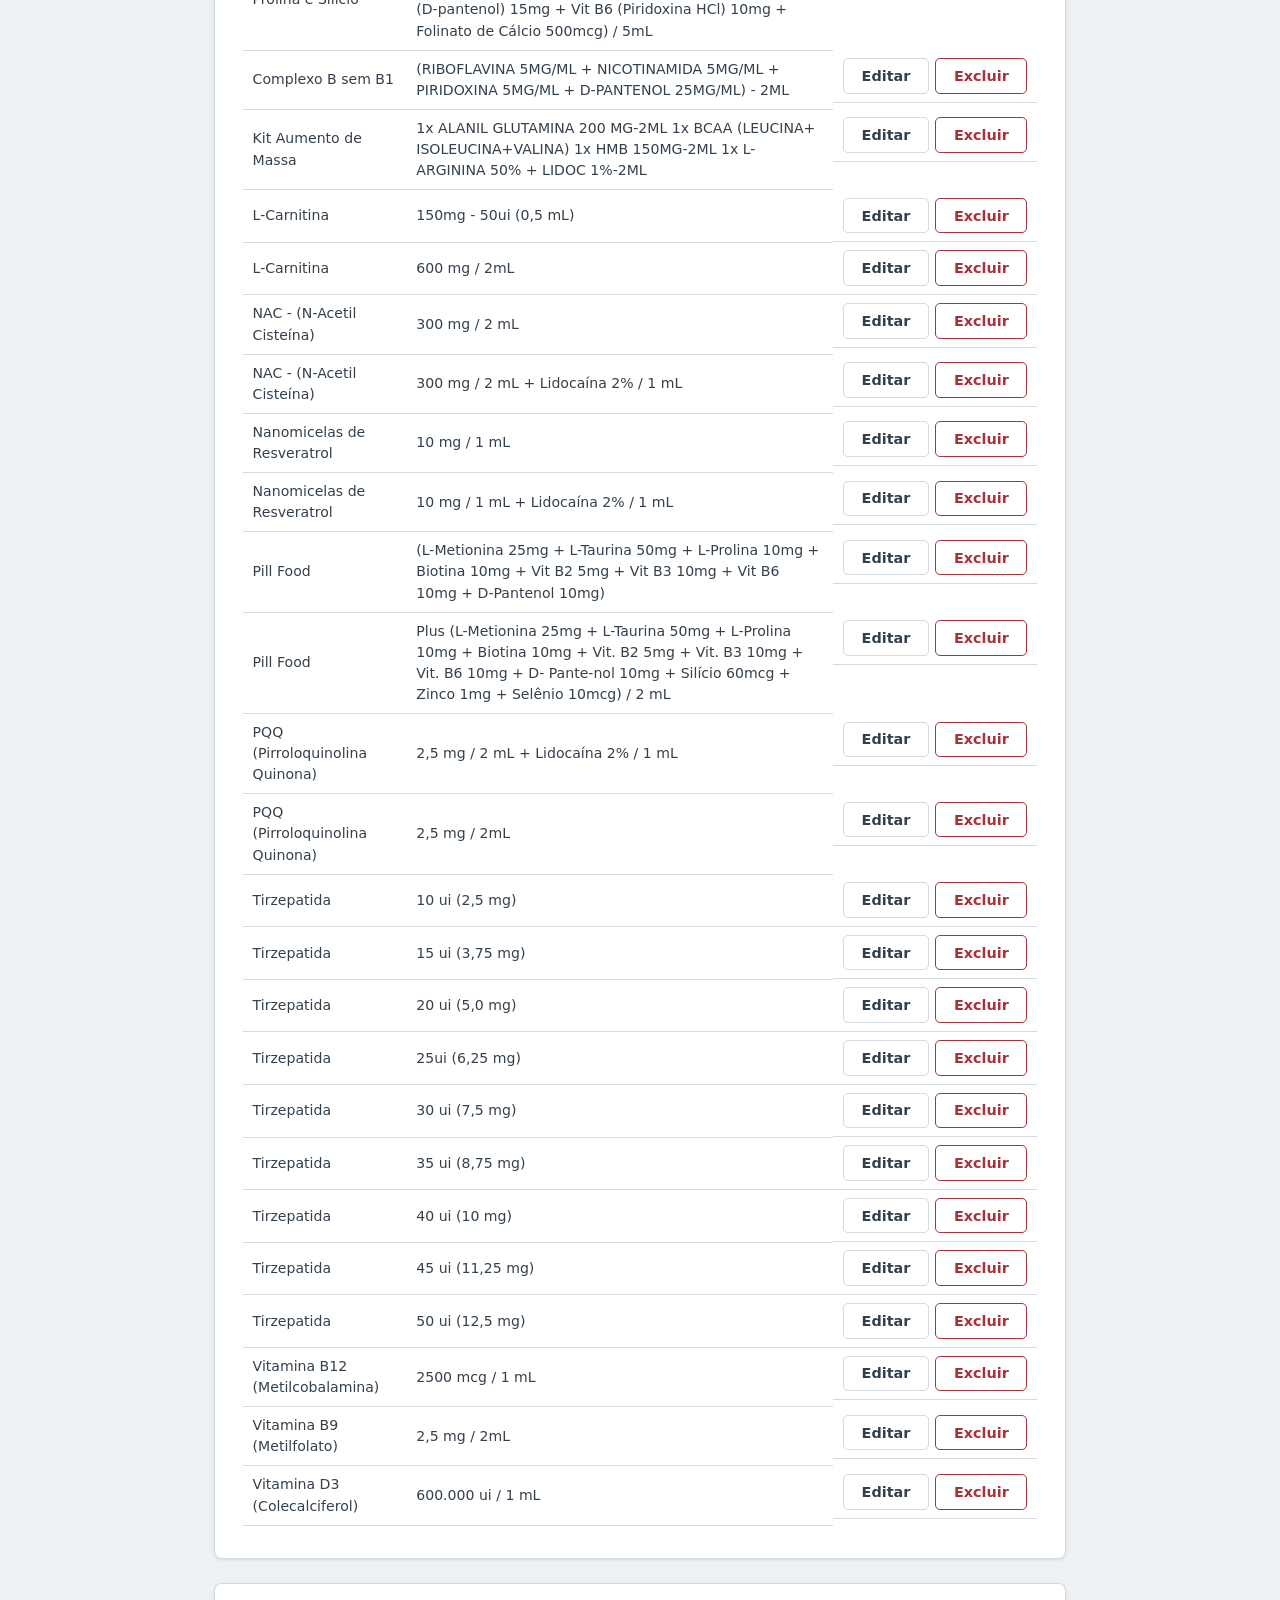
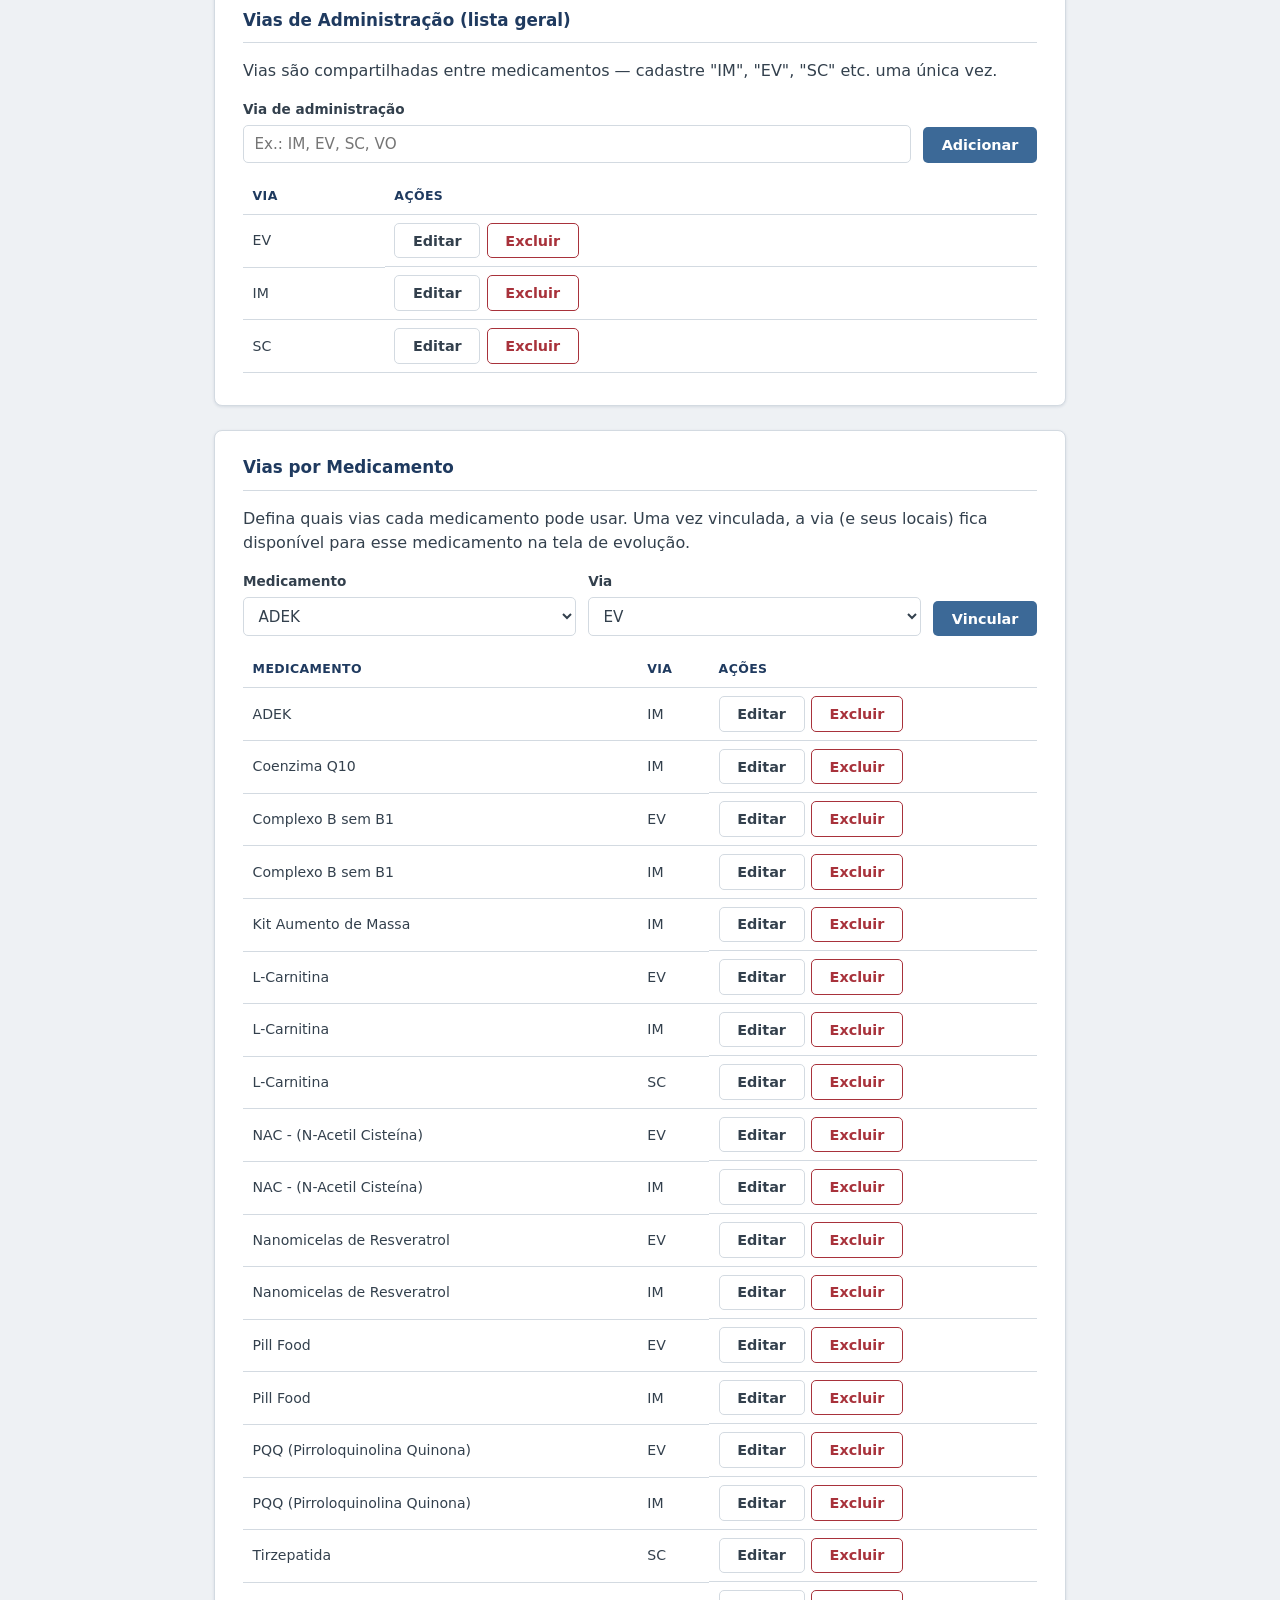
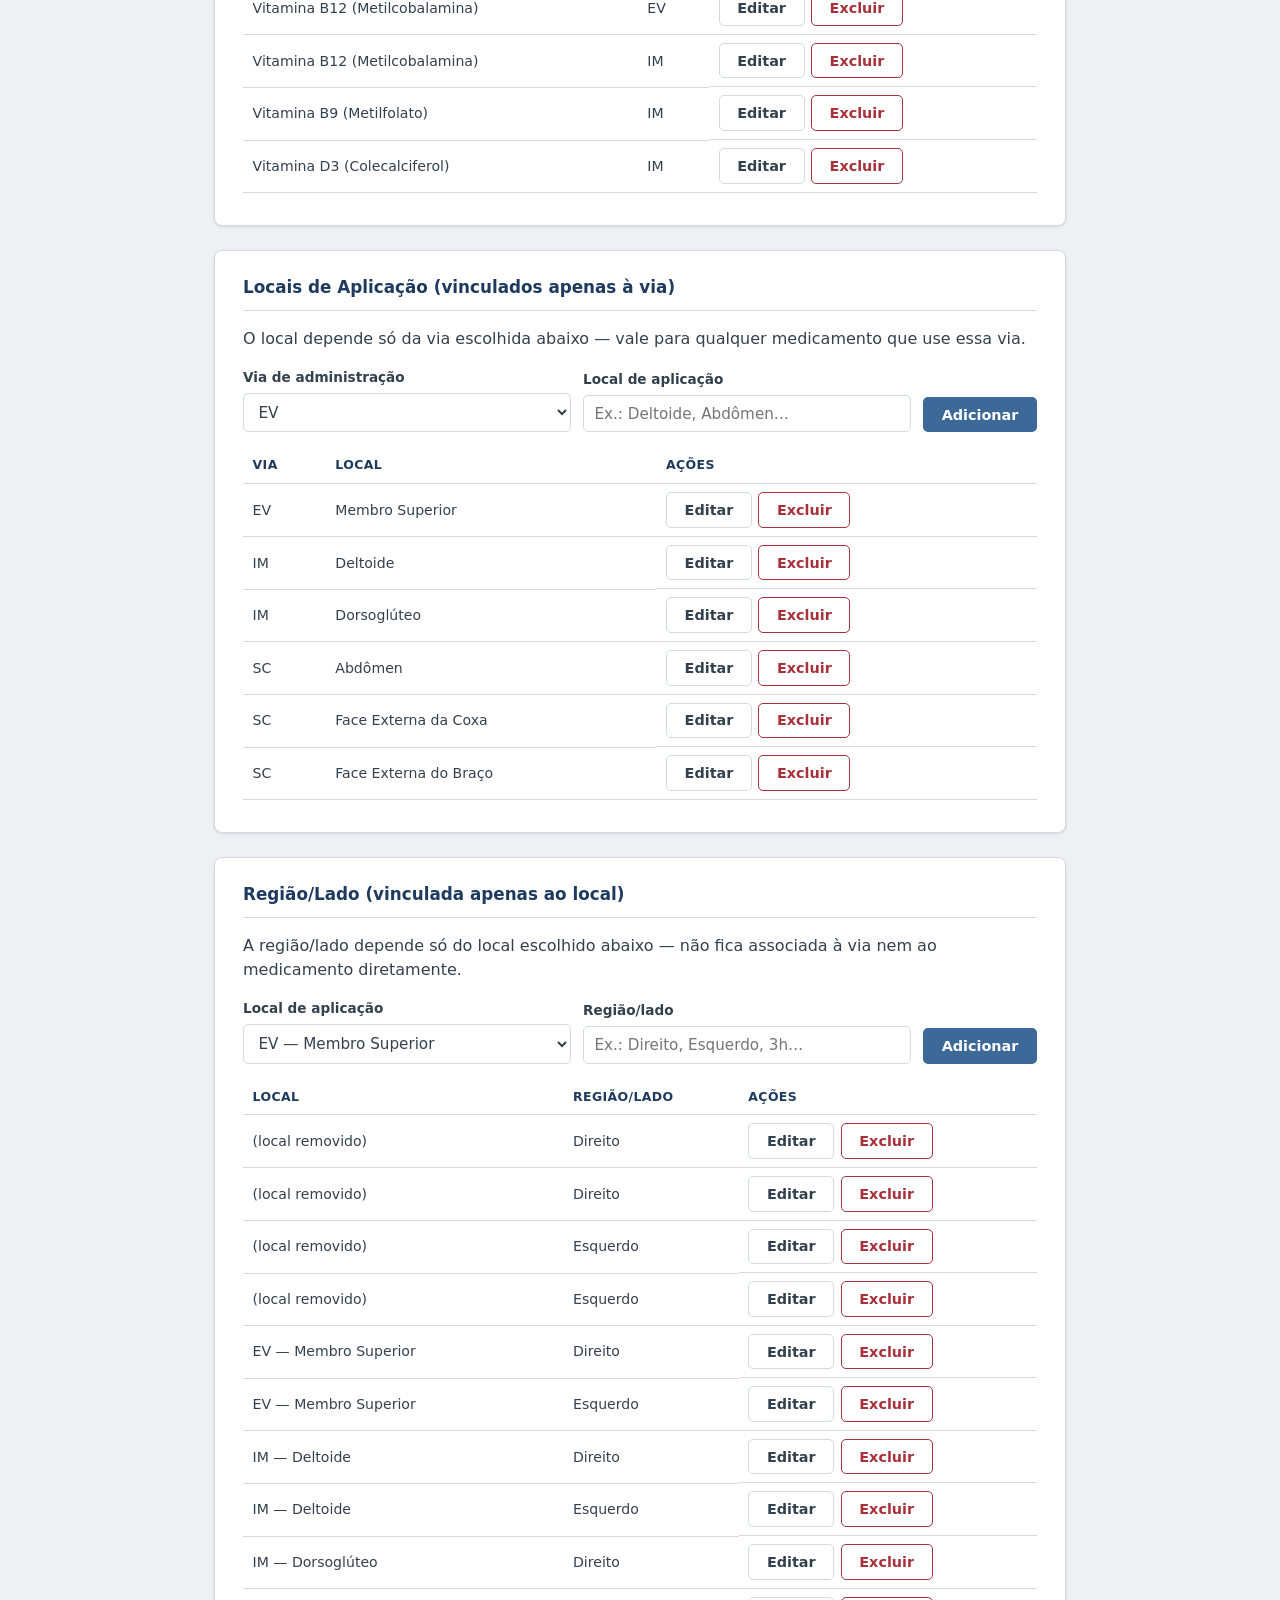
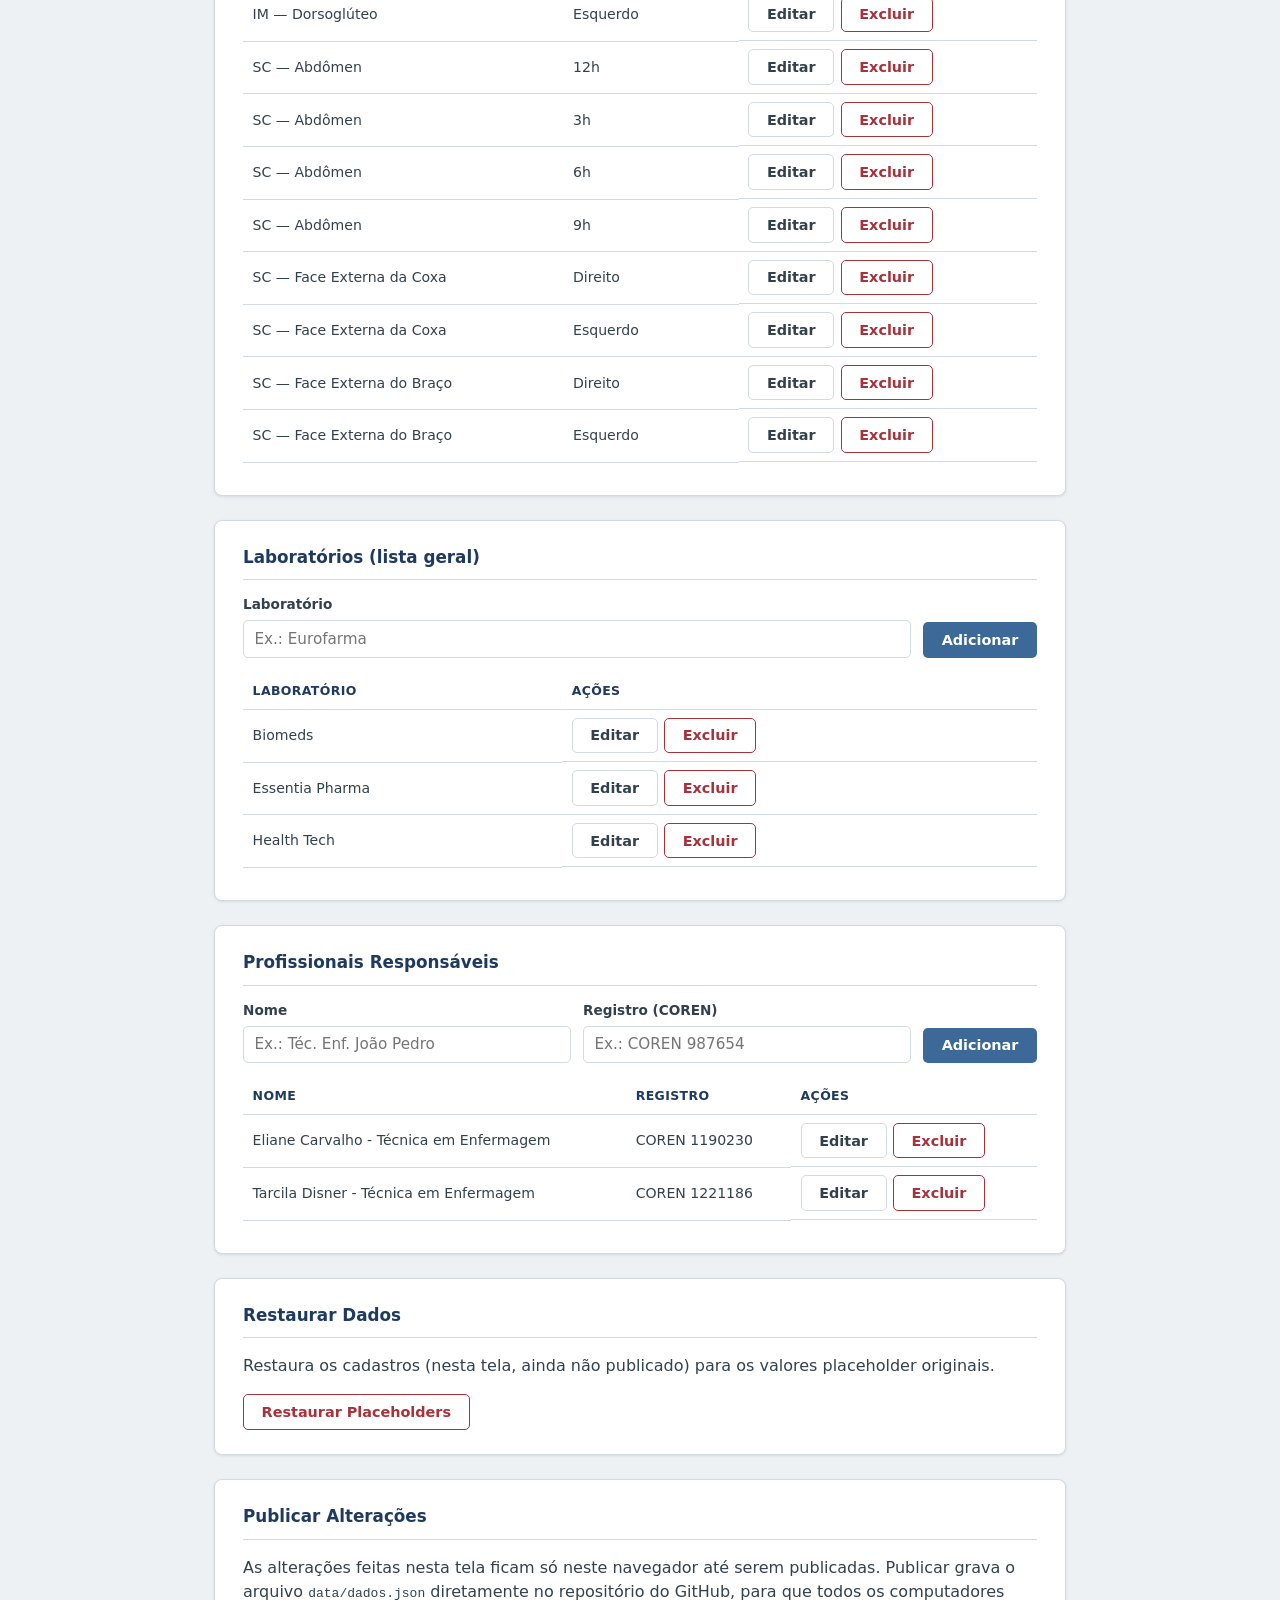
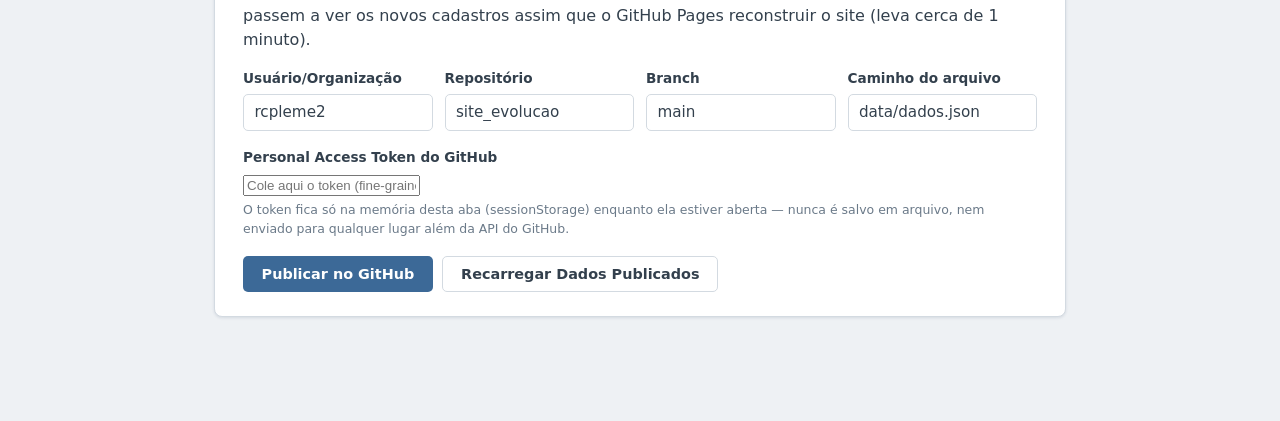
==== commit 165c5a36: "Copia texto final com quebras de linha compatíveis com prontuários em HTML O botão "Copiar Texto" ag" ====
--- a/admin.html
+++ b/admin.html
@@ -4,7 +4,7 @@
   <meta charset="UTF-8" />
   <meta name="viewport" content="width=device-width, initial-scale=1.0" />
   <title>Gerenciar Cadastros — Sistema de Evolução</title>
-  <link rel="stylesheet" href="css/style.css?v=4" />
+  <link rel="stylesheet" href="css/style.css?v=5" />
 </head>
 <body>
   <header class="topo">
@@ -222,7 +222,7 @@
     </section>
   </main>
 
-  <script src="js/data.js?v=4"></script>
-  <script src="js/admin.js?v=4"></script>
+  <script src="js/data.js?v=5"></script>
+  <script src="js/admin.js?v=5"></script>
 </body>
 </html>
